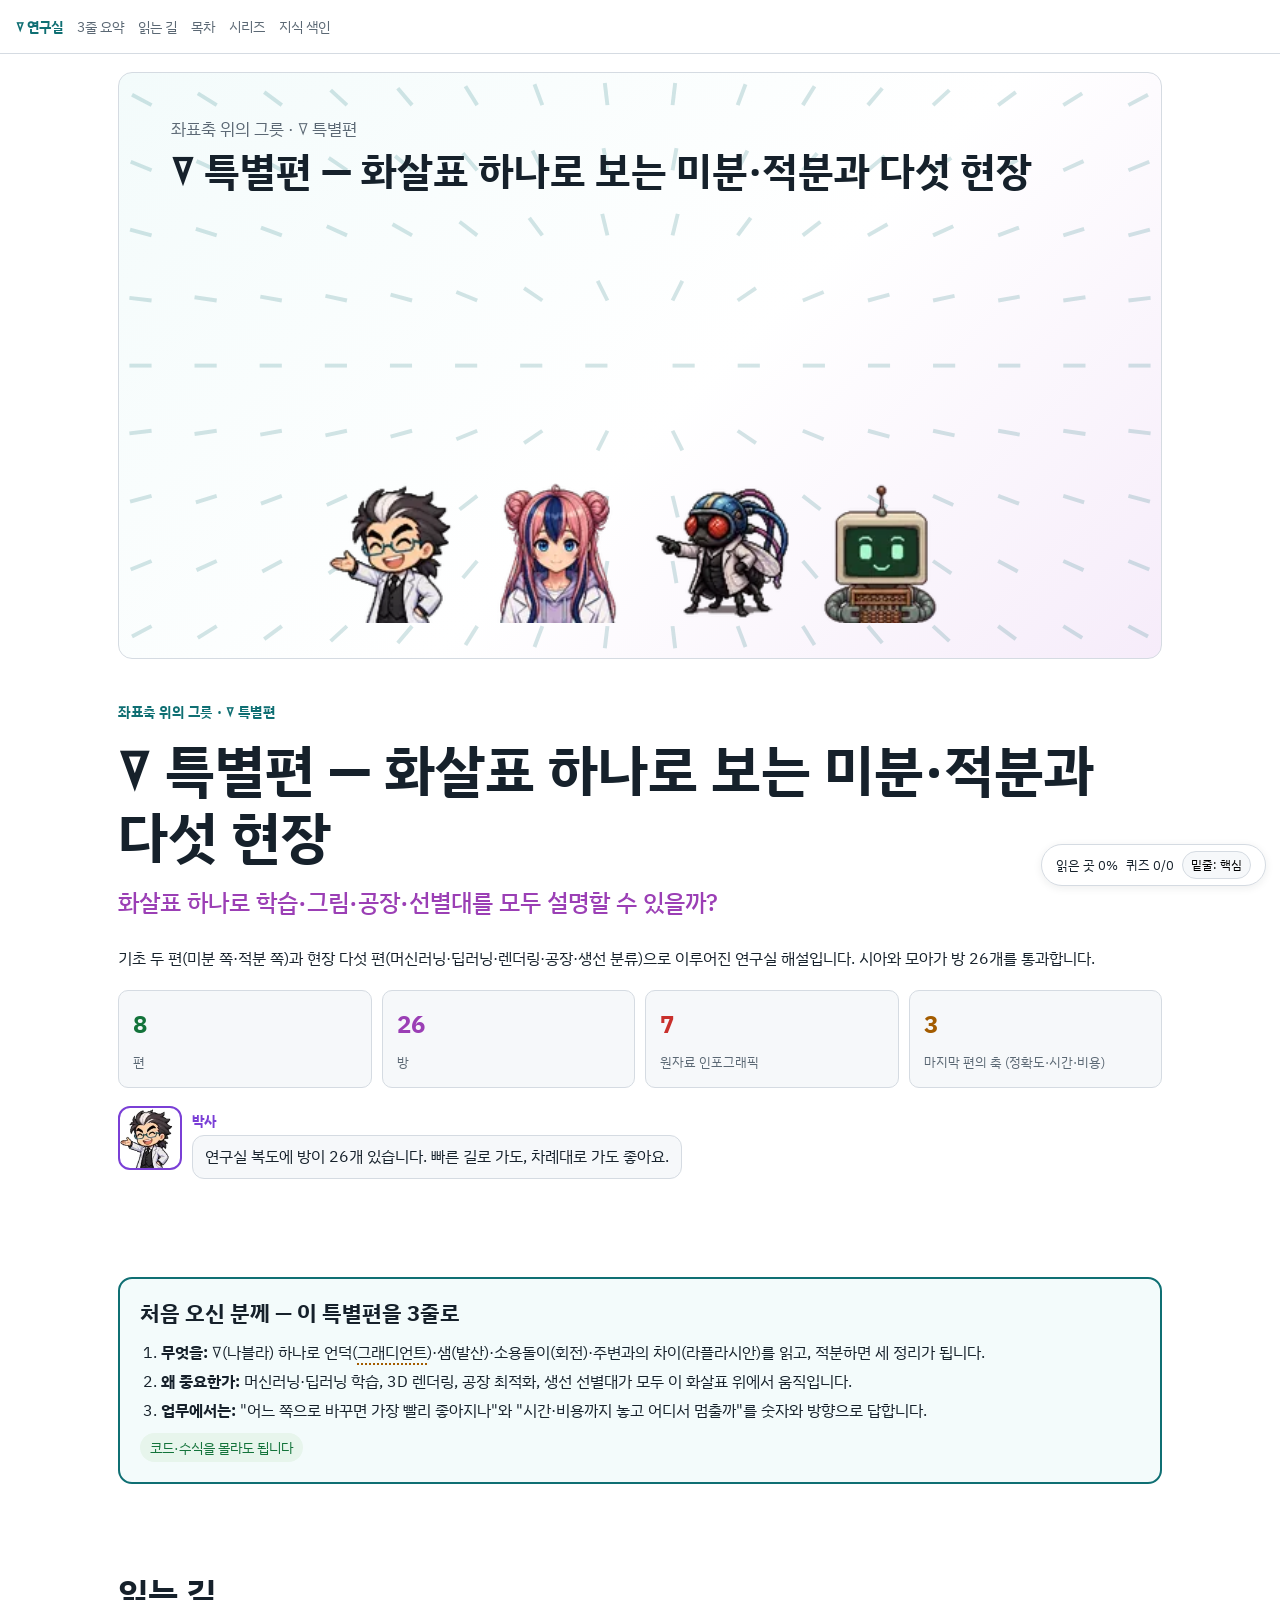
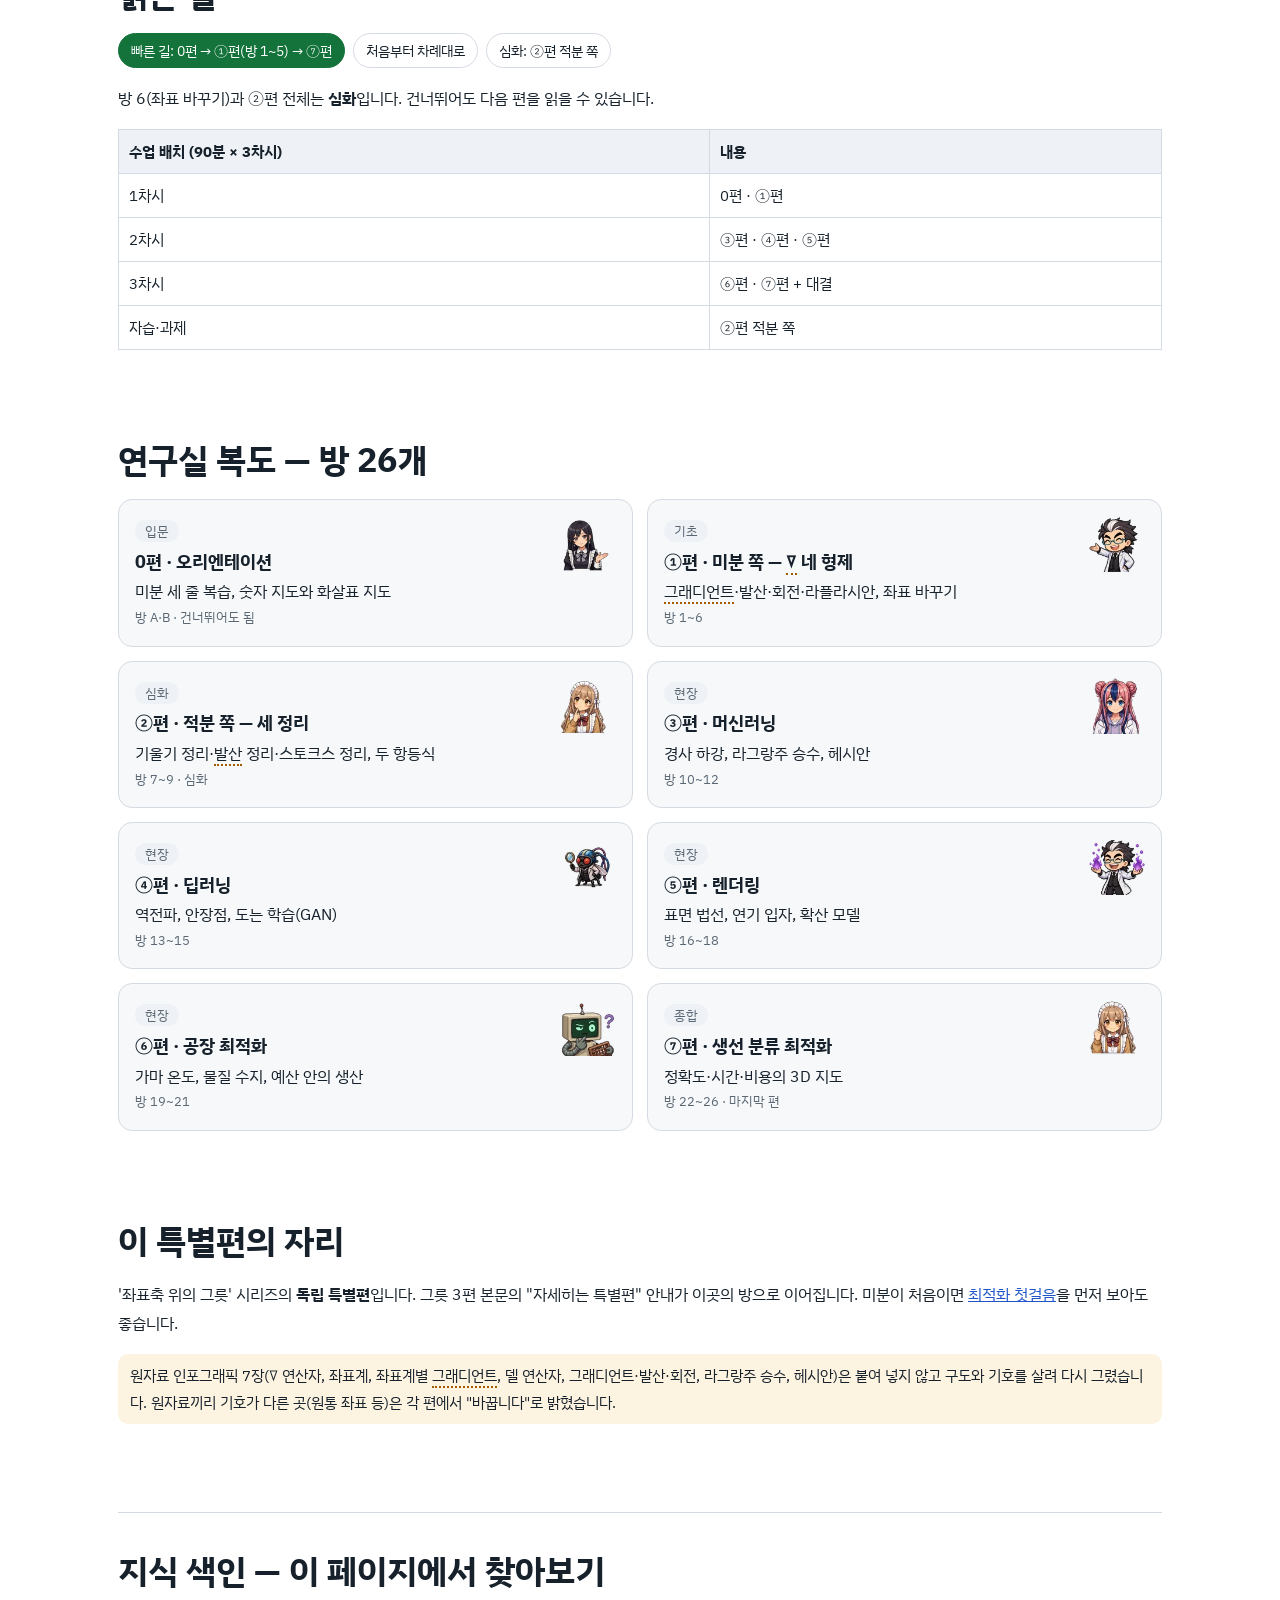
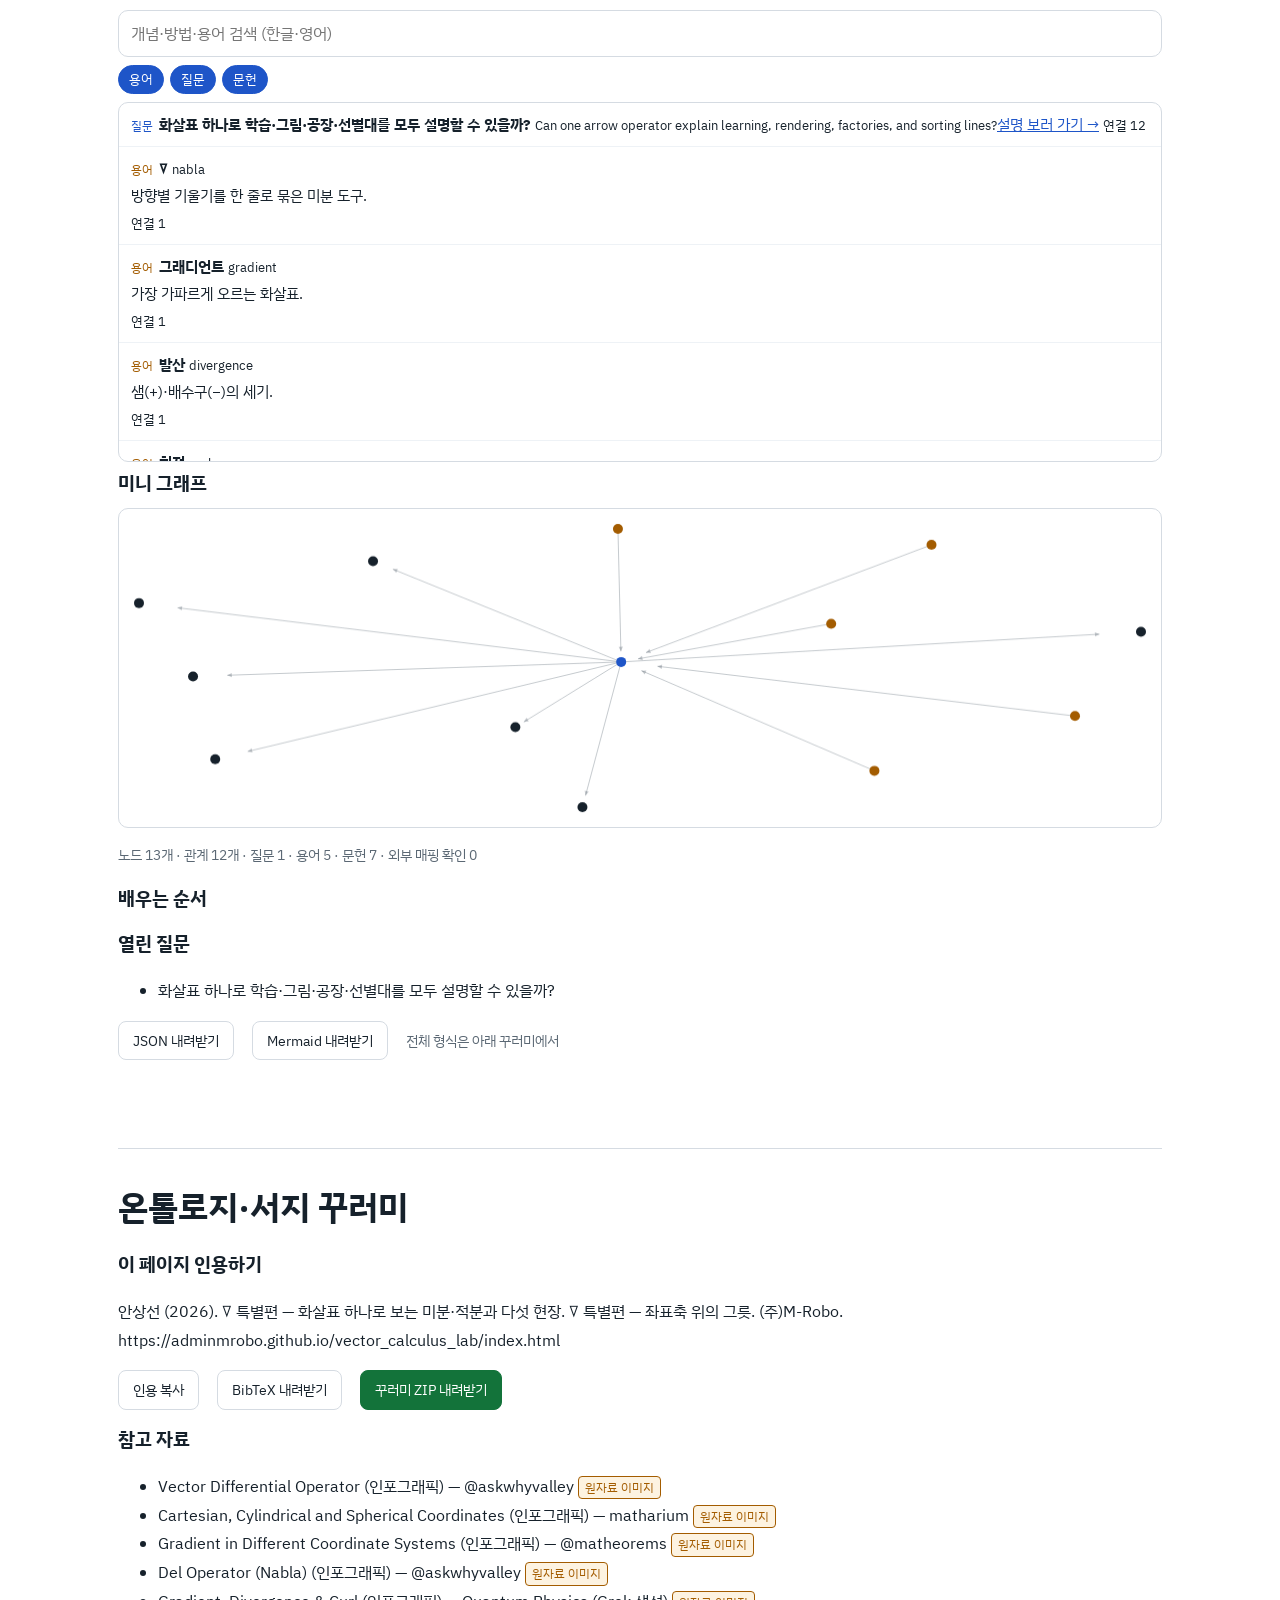
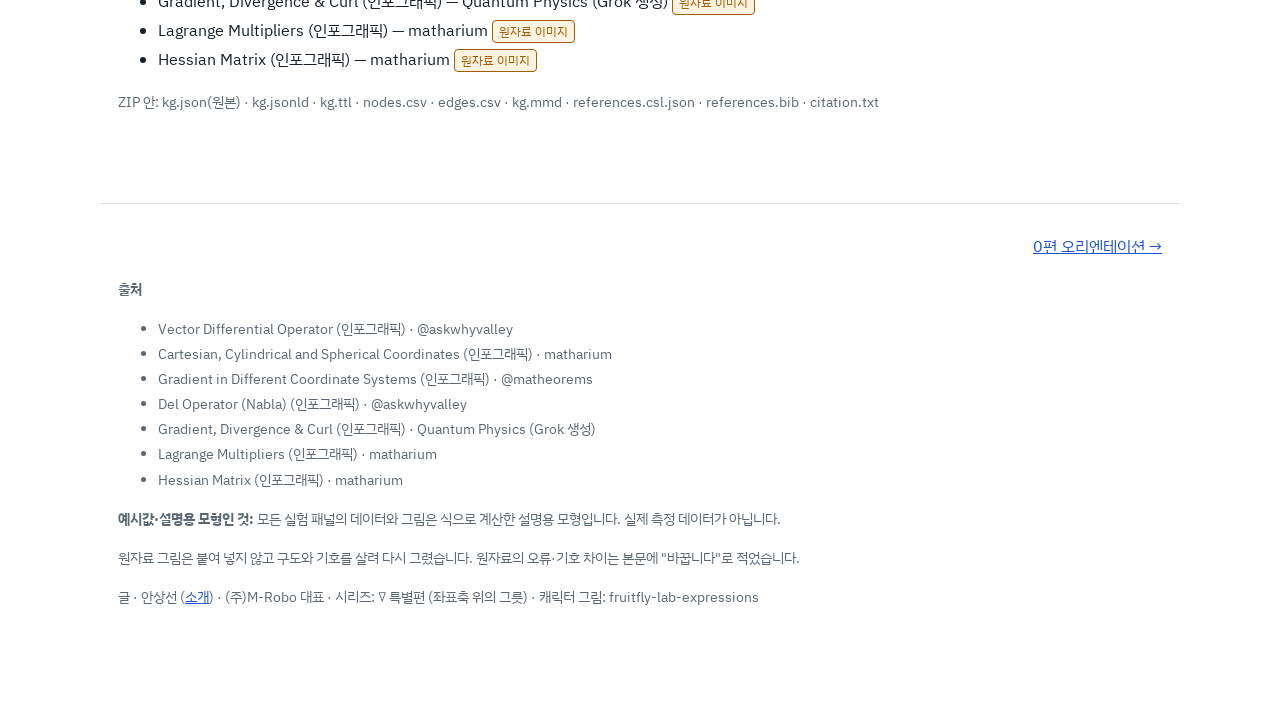
==== index.html @ 214721c7 "∇ 특별편 첫 공개: 목차·0~7편, 실험 패널 26종, 기획안 v2.1, 표지 지시문" ====
<!DOCTYPE html><html lang="ko"><head><meta charset="utf-8"><meta name="viewport" content="width=device-width, initial-scale=1, viewport-fit=cover">
<title>∇ 특별편 — 화살표 하나로 보는 미분·적분과 다섯 현장 · ∇ 특별편</title><meta name="description" content="기초 두 편(미분 쪽·적분 쪽)과 현장 다섯 편(머신러닝·딥러닝·렌더링·공장·생선 분류)으로 이루어진 연구실 해설입니다. 시아와 모아가 방 26개를 통과합니다.">
<meta property="og:title" content="∇ 특별편 — 화살표 하나로 보는 미분·적분과 다섯 현장 · ∇ 특별편"><meta property="og:description" content="화살표 하나로 학습·그림·공장·선별대를 모두 설명할 수 있을까?"><meta property="og:image" content="https://adminmrobo.github.io/vector_calculus_lab/assets/og/index.jpg"><meta property="og:type" content="article">
<link rel="preconnect" href="https://fonts.googleapis.com"><link rel="stylesheet" href="https://fonts.googleapis.com/css2?family=IBM+Plex+Sans+KR:wght@400;500;700&display=swap">
<style>:root{
  --bg:#ffffff; --panel:#f6f8fa; --panel2:#eef2f6; --rule:#d5dbe2;
  --text:#16212b; --muted:#5b6874;
  --stain:#9b3fb5; --gfp:#13733a; --eye:#c9302c; --amber:#a35c00; --info:#1e55c8;
  --stain-soft:#f6ecfa; --gfp-soft:#e7f5ec; --eye-soft:#fcebea; --amber-soft:#fdf3e1; --info-soft:#e6eefb;
  --c-doc:#7a3fd6; --c-asst:#c42a6e; --c-fly:#c93030; --c-robo:#0b7a86; --c-sia:#5a5a6e; --c-moa:#93651a;
  --accent:#0f6f73;
  color-scheme:light;
}
*{box-sizing:border-box}
html{scroll-behavior:smooth;scroll-padding-top:64px}
@media (prefers-reduced-motion:reduce){html{scroll-behavior:auto}}
body{margin:0;background:var(--bg);color:var(--text);font:16px/1.8 "IBM Plex Sans KR","Apple SD Gothic Neo","Malgun Gothic","Noto Sans KR",system-ui,sans-serif;overflow-x:hidden}
h1,h2,h3,p,li,td,th{word-break:keep-all;overflow-wrap:anywhere}
h1{font-size:clamp(32px,5vw,56px);line-height:1.2;margin:.2em 0}
h2{font-size:clamp(24px,3vw,34px);line-height:1.3;margin:0 0 .5em}
h3{font-size:19px;margin:.2em 0 .4em}
a{color:var(--info)}
:focus-visible{outline:3px solid #f2b705;outline-offset:2px}
#prog{position:fixed;top:0;left:0;height:3px;background:var(--gfp);width:0;z-index:60}
nav.top{position:sticky;top:0;z-index:50;height:54px;display:flex;align-items:center;gap:14px;padding:0 16px;background:rgba(255,255,255,.92);backdrop-filter:blur(8px);border-bottom:1px solid var(--rule);overflow-x:auto;white-space:nowrap}
nav.top .logo{font-weight:700;color:var(--accent);text-decoration:none}
nav.top a{font-size:14px;color:var(--muted);text-decoration:none}
nav.top a:hover{color:var(--text)}
main{max-width:1080px;margin:0 auto;padding:0 18px}
section{margin:88px 0}
@media (max-width:760px){section{margin:64px 0}}
.cover{margin:18px auto 0;max-width:1080px;padding:0 18px}
.cover .frame{position:relative;aspect-ratio:16/9;border:1px solid var(--rule);border-radius:14px;overflow:hidden;background:linear-gradient(135deg,#f3fbfb,#ffffff 55%,#f6ecfa)}
.cover .frame svg.bgfield{position:absolute;inset:0;width:100%;height:100%}
.cover .frame .cast4{position:absolute;left:0;right:0;bottom:6%;display:flex;justify-content:center;gap:2%}
.cover .frame .cast4 img{width:15%;max-width:140px;aspect-ratio:1;image-rendering:auto}
.cover .frame .ttl{position:absolute;left:5%;top:7%;right:5%}
.cover .frame .ttl b{display:block;font-size:clamp(18px,3.6vw,40px);line-height:1.25}
.cover .frame .ttl span{font-size:clamp(12px,1.6vw,17px);color:var(--muted)}
.cover .frame img.coverimg{position:absolute;inset:0;width:100%;height:100%;object-fit:cover}
header.hero{position:relative;padding:40px 0 10px}
header.hero .kicker{font-size:14px;font-weight:700;color:var(--accent);letter-spacing:.04em}
header.hero .q{font-size:clamp(18px,2.4vw,24px);color:var(--stain);font-weight:500;margin:.3em 0 .8em}
.kpis{display:grid;grid-template-columns:repeat(4,1fr);gap:10px;margin:18px 0}
.kpi{background:var(--panel);border:1px solid var(--rule);border-radius:10px;padding:12px 14px}
.kpi b{display:block;font-size:24px;font-variant-numeric:tabular-nums}
.kpi span{font-size:13px;color:var(--muted)}
.kpi.g b{color:var(--gfp)}.kpi.m b{color:var(--stain)}.kpi.r b{color:var(--eye)}.kpi.a b{color:var(--amber)}
@media (max-width:860px){.kpis{grid-template-columns:repeat(2,1fr)}}
.three{border:2px solid var(--accent);border-radius:14px;padding:20px;background:#f3fbfb}
.three h2{font-size:22px}
.three ol{margin:0;padding-left:1.3em}
.three .nocode{display:inline-block;margin-top:8px;font-size:14px;background:var(--gfp-soft);color:var(--gfp);padding:2px 10px;border-radius:99px}
details{border:1px solid var(--rule);border-radius:10px;padding:10px 14px;margin:12px 0;background:var(--bg)}
details summary{cursor:pointer;font-weight:500}
.steps{display:grid;grid-template-columns:repeat(3,1fr);gap:14px}
.steps>div,.card{background:var(--panel);border:1px solid var(--rule);border-radius:12px;padding:16px 18px}
.steps b.n{display:inline-grid;place-items:center;width:28px;height:28px;border-radius:50%;background:var(--accent);color:#fff;font-size:14px;margin-right:6px}
@media (max-width:860px){.steps{grid-template-columns:1fr}}
.cast{display:grid;grid-template-columns:repeat(3,1fr);gap:12px}
.cast .c{display:flex;gap:12px;align-items:center;background:var(--panel);border:1px solid var(--rule);border-radius:12px;padding:10px 12px}
.cast .c img{width:64px;height:64px;flex:none}
.cast .c b{display:block}
.cast .c span{font-size:14px;color:var(--muted);line-height:1.5}
@media (max-width:860px){.cast{grid-template-columns:repeat(2,1fr)}}
@media (max-width:520px){.cast{grid-template-columns:1fr}}
.big{display:grid;grid-template-columns:repeat(4,1fr);gap:10px}
.big>div{background:var(--panel);border:1px solid var(--rule);border-radius:12px;padding:12px 14px;position:relative}
.big>div b{display:block;color:var(--accent)}
.big>div:not(:last-child)::after{content:"→";position:absolute;right:-12px;top:40%;color:var(--muted)}
@media (max-width:860px){.big{grid-template-columns:repeat(2,1fr)}.big>div::after{display:none}}
.route{display:flex;flex-wrap:wrap;gap:8px;margin:10px 0}
.route a,.chip{display:inline-block;padding:4px 12px;border-radius:99px;border:1px solid var(--rule);background:var(--bg);font-size:14px;text-decoration:none;color:var(--text)}
.route a.fast{background:var(--gfp);color:#fff;border-color:var(--gfp)}
.level{border-top:1px solid var(--rule);padding-top:36px}
.lvhead{display:flex;gap:14px;align-items:center;flex-wrap:wrap}
.hex{width:52px;height:58px;flex:none;display:grid;place-items:center;background:var(--accent);color:#fff;font-weight:700;clip-path:polygon(50% 0,100% 25%,100% 75%,50% 100%,0 75%,0 25%)}
.tags{display:flex;gap:6px;flex-wrap:wrap}
.tag{font-size:13px;padding:2px 10px;border-radius:99px;background:var(--panel2);color:var(--muted)}
.tag.m{background:var(--info-soft);color:var(--info)}.tag.d{background:var(--eye-soft);color:var(--eye)}.tag.s{background:var(--amber-soft);color:var(--amber)}.tag.deep{background:var(--stain-soft);color:var(--stain)}
.duo{display:grid;grid-template-columns:1fr 1fr;gap:16px;margin:18px 0}
@media (max-width:860px){.duo{grid-template-columns:1fr}}
.whybox{background:var(--gfp-soft);border:1px solid #bfe3cb;border-radius:12px;padding:20px}
.whybox h3{color:var(--gfp)}
.whybox .easy{margin-top:10px;padding:8px 12px;border-radius:8px;background:#fff;border-left:4px solid var(--gfp)}
.mathbox{background:var(--stain-soft);border:1px solid #e5cdef;border-radius:12px;padding:20px}
.mathbox h3{color:var(--stain)}
.mathbox .asq{display:flex;gap:10px;align-items:flex-start;margin-bottom:8px}
.mathbox .asq img{width:52px;height:52px;flex:none}
.mathbox table{width:100%;border-collapse:collapse;font-size:15px;margin:8px 0;background:#fff}
.mathbox td,.mathbox th{border:1px solid #e5cdef;padding:6px 8px;text-align:left;vertical-align:top}
.mathbox .num{background:#fff;border-radius:8px;padding:10px 12px;margin:8px 0;font-variant-numeric:tabular-nums}
.mathbox .school{font-size:14px;color:var(--stain)}
.pair{display:grid;grid-template-columns:1fr 1fr;gap:12px;margin:16px 0}
.pair>div{border-radius:12px;padding:14px 16px;border:1px solid var(--rule)}
.pair .fly{background:var(--eye-soft)}.pair .nn{background:var(--info-soft)}
.pair b{display:block;margin-bottom:4px}
.pair .fly b{color:var(--eye)}.pair .nn b{color:var(--info)}
@media (max-width:760px){.pair{grid-template-columns:1fr}}
.talk{display:grid;gap:8px;margin:16px 0}
.say{display:flex;gap:10px;align-items:flex-start}
.say img.who{width:64px;height:64px;flex:none;border:2px solid var(--rule);border-radius:12px;background:#fff}
.say .name{font-size:14px}
.say p{margin:0;background:var(--panel);border:1px solid var(--rule);border-radius:12px;padding:8px 12px;line-height:1.6}
@media (max-width:520px){.say img.who{width:52px;height:52px}}
.say[data-who=doc] img{border-color:var(--c-doc)}.say[data-who=doc] .name{color:var(--c-doc)}
.say[data-who=asst] img{border-color:var(--c-asst)}.say[data-who=asst] .name{color:var(--c-asst)}
.say[data-who=fly] img{border-color:var(--c-fly)}.say[data-who=fly] .name{color:var(--c-fly)}
.say[data-who=robo] img{border-color:var(--c-robo)}.say[data-who=robo] .name{color:var(--c-robo)}
.say[data-who=sia] img{border-color:var(--c-sia)}.say[data-who=sia] .name{color:var(--c-sia)}
.say[data-who=moa] img{border-color:var(--c-moa)}.say[data-who=moa] .name{color:var(--c-moa)}
.panel{background:var(--panel);border:1px solid var(--rule);border-radius:14px;padding:16px;margin:16px 0}
.panel .ptitle{font-weight:700;color:var(--info);margin-bottom:8px}
.panel canvas{display:block;width:100%;background:#fff;border:1px solid var(--rule);border-radius:10px;touch-action:pan-y}
.panel svg{display:block;width:100%;height:auto;background:#fff;border:1px solid var(--rule);border-radius:10px}
.ctrl{display:flex;flex-wrap:wrap;gap:10px 18px;align-items:center;margin:12px 0}
.ctrl .group{display:flex;gap:8px;align-items:center;flex-wrap:wrap}
.glabel{font-size:14px;color:var(--muted)}
.bt{font:inherit;font-size:14px;padding:6px 14px;border-radius:8px;border:1px solid var(--rule);background:#fff;color:var(--text);cursor:pointer}
.bt.primary,.bt[aria-pressed=true]{background:var(--gfp);border-color:var(--gfp);color:#fff}
.val{font-variant-numeric:tabular-nums;font-weight:700;min-width:3em;display:inline-block}
input[type=range]{width:160px;accent-color:var(--gfp)}
.readout{background:#fff;border:1px solid var(--rule);border-radius:10px;padding:10px 12px;font-variant-numeric:tabular-nums;margin-top:10px}
.eq{font-variant-numeric:tabular-nums;background:#fff;border:1px dashed var(--rule);border-radius:8px;padding:8px 12px;margin:8px 0;overflow-x:auto}
.eq b{color:var(--gfp)}.eq em{color:var(--stain);font-style:normal}.eq i{color:var(--amber);font-style:normal}
.explain{background:var(--amber-soft);border-left:4px solid var(--amber);border-radius:10px;padding:14px 18px;margin:16px 0}
.explain h3{color:var(--amber);font-size:17px}
.explain p{margin:.3em 0}
.lim{margin-top:10px;padding-top:10px;border-top:1px dashed #e8cf9f}
.bridge{border-radius:12px;padding:14px 16px;margin:12px 0}
.bridge.gen{background:var(--info-soft)}.bridge.gen b{color:var(--info)}
.bridge.field{background:var(--eye-soft)}.bridge.field b{color:var(--eye)}
.codefold summary{color:var(--muted)}
.codefold code{display:block;background:var(--panel);padding:8px 10px;border-radius:6px;white-space:pre-wrap;font-size:14px}
.quiz{background:var(--info-soft);border-radius:12px;padding:14px 16px;margin:16px 0}
.quiz .qq{font-weight:700;color:var(--info)}
.quiz .opts{display:flex;flex-wrap:wrap;gap:8px;margin:8px 0}
.quiz .opts .bt.ok{background:var(--gfp);color:#fff;border-color:var(--gfp)}
.quiz .opts .bt.no{background:var(--eye-soft);border-color:var(--eye);color:var(--eye)}
.quiz .fb{min-height:1.4em}
.tw{overflow-x:auto}
table.tb{border-collapse:collapse;width:100%;min-width:0;font-size:15px}
table.tb th,table.tb td{border:1px solid var(--rule);padding:8px 10px;text-align:left;vertical-align:top}
table.tb th{background:var(--panel2)}
.duel{background:var(--panel);border:1px solid var(--rule);border-radius:14px;padding:18px}
.duel .vs{display:grid;grid-template-columns:1fr auto 1fr;gap:12px;align-items:center}
.duel .side{background:#fff;border:1px solid var(--rule);border-radius:12px;padding:12px;text-align:center}
.duel .side img{width:96px;height:96px}
.duel .vsmark{font-weight:700;font-size:28px;color:var(--eye)}
.duel .bars{display:grid;gap:8px;margin:12px 0}
.duel .bar{display:grid;grid-template-columns:7em 1fr 6em;gap:8px;align-items:center}
.duel .bar .track{height:18px;background:#fff;border:1px solid var(--rule);border-radius:9px;overflow:hidden}
.duel .bar .fill{height:100%}
.duel .result{display:none}
.duel.open .result{display:block}
@media (max-width:520px){.duel .vs{grid-template-columns:1fr}.duel .vsmark{text-align:center}}
.stamp{display:inline-block;font-size:12px;color:var(--amber);border:1px solid var(--amber);border-radius:4px;padding:0 6px;background:var(--amber-soft)}
.jt{border-bottom:2px dotted var(--amber);cursor:help}
#tip{position:absolute;z-index:70;max-width:300px;background:#fff;border:1px solid var(--rule);border-radius:10px;padding:10px 12px;box-shadow:0 4px 16px rgba(22,33,43,.12);font-size:14px;line-height:1.6;display:none}
#tip b{color:var(--amber)}
#study{position:fixed;right:14px;bottom:14px;z-index:55;background:#fff;border:1px solid var(--rule);border-radius:99px;padding:6px 14px;font-size:13px;box-shadow:0 2px 8px rgba(22,33,43,.08);display:flex;gap:8px;align-items:center}
#study button{font:inherit;font-size:12px;border:1px solid var(--rule);background:var(--panel);border-radius:99px;padding:2px 8px;cursor:pointer}
@media (max-width:520px){#study{left:8px;right:8px;justify-content:center}}
.kg .chips{display:flex;flex-wrap:wrap;gap:6px;margin:8px 0}
.kg .chips button{font:inherit;font-size:13px;border:1px solid var(--rule);border-radius:99px;padding:2px 10px;background:#fff;cursor:pointer}
.kg .chips button[aria-pressed=true]{background:var(--info);color:#fff;border-color:var(--info)}
.kg input[type=search]{font:inherit;width:100%;padding:8px 12px;border:1px solid var(--rule);border-radius:10px}
.kg .list{max-height:360px;overflow:auto;border:1px solid var(--rule);border-radius:10px;margin-top:8px}
.kg .item{padding:8px 12px;border-bottom:1px solid var(--panel2);font-size:15px}
.kg .item .k{font-size:12px;color:var(--info);margin-right:6px}
.kg .item.hl{background:var(--amber-soft)}
.kg canvas{display:block;width:100%;height:320px;border:1px solid var(--rule);border-radius:10px}
.flowchips{display:flex;flex-wrap:wrap;gap:6px;align-items:center}
.flowchips span{background:var(--gfp-soft);color:var(--gfp);border-radius:99px;padding:2px 10px;font-size:13px}
footer{border-top:1px solid var(--rule);margin-top:80px;padding:28px 18px 90px;max-width:1080px;margin-left:auto;margin-right:auto;font-size:14px;color:var(--muted)}
footer .nextprev{display:flex;justify-content:space-between;gap:10px;flex-wrap:wrap;margin-bottom:16px}
footer .nextprev a{font-size:16px}
.toc{display:grid;grid-template-columns:repeat(2,1fr);gap:14px}
.toc a.room{display:block;text-decoration:none;color:var(--text);background:var(--panel);border:1px solid var(--rule);border-radius:14px;padding:16px}
.toc a.room b{display:block;font-size:18px}
.toc a.room .meta{font-size:13px;color:var(--muted)}
.toc a.room img{width:56px;height:56px;float:right}
@media (max-width:760px){.toc{grid-template-columns:1fr}}
.skip{display:inline-block;margin:6px 0;padding:6px 14px;border-radius:99px;background:var(--info);color:#fff;text-decoration:none}
.deepnote{background:var(--stain-soft);color:var(--stain);border-radius:10px;padding:8px 12px;font-size:15px}
.fix{background:var(--amber-soft);border-radius:10px;padding:8px 12px;font-size:15px;margin:8px 0}
</style>
<script type="application/json" id="kg-raw">{"version": "1.0", "page": "index", "nodes": [{"id": "lab:question/index-core", "type": "Question", "label": {"ko": "화살표 하나로 학습·그림·공장·선별대를 모두 설명할 수 있을까?", "en": "Can one arrow operator explain learning, rendering, factories, and sorting lines?"}, "page": "index", "domain": ["ai"], "status": "known", "confidence": "high", "anchor": "#first", "family": "optimization"}, {"id": "lab:term/nabla", "type": "Term", "label": {"ko": "∇", "en": "nabla"}, "page": "index", "domain": ["ai"], "status": "known", "confidence": "high", "definition": {"ko": "방향별 기울기를 한 줄로 묶은 미분 도구."}, "family": "optimization"}, {"id": "lab:term/gradient", "type": "Term", "label": {"ko": "그래디언트", "en": "gradient"}, "page": "index", "domain": ["ai"], "status": "known", "confidence": "high", "definition": {"ko": "가장 가파르게 오르는 화살표."}, "family": "optimization"}, {"id": "lab:term/divergence", "type": "Term", "label": {"ko": "발산", "en": "divergence"}, "page": "index", "domain": ["ai"], "status": "known", "confidence": "high", "definition": {"ko": "샘(+)·배수구(−)의 세기."}, "family": "optimization"}, {"id": "lab:term/curl", "type": "Term", "label": {"ko": "회전", "en": "curl"}, "page": "index", "domain": ["ai"], "status": "known", "confidence": "high", "definition": {"ko": "그 자리에서 도는 빠르기."}, "family": "optimization"}, {"id": "lab:term/laplacian", "type": "Term", "label": {"ko": "라플라시안", "en": "laplacian"}, "page": "index", "domain": ["ai"], "status": "known", "confidence": "high", "definition": {"ko": "주변 평균과의 차이."}, "family": "optimization"}, {"id": "lab:work/src1", "type": "Work", "label": {"ko": "Vector Differential Operator (인포그래픽)", "en": "Vector Differential Operator (인포그래픽)"}, "page": "index", "domain": ["ai"], "status": "known", "confidence": "high", "family": "optimization"}, {"id": "lab:work/src2", "type": "Work", "label": {"ko": "Cartesian, Cylindrical and Spherical Coordinates (인포그래픽)", "en": "Cartesian, Cylindrical and Spherical Coordinates (인포그래픽)"}, "page": "index", "domain": ["ai"], "status": "known", "confidence": "high", "family": "optimization"}, {"id": "lab:work/src3", "type": "Work", "label": {"ko": "Gradient in Different Coordinate Systems (인포그래픽)", "en": "Gradient in Different Coordinate Systems (인포그래픽)"}, "page": "index", "domain": ["ai"], "status": "known", "confidence": "high", "family": "optimization"}, {"id": "lab:work/src4", "type": "Work", "label": {"ko": "Del Operator (Nabla) (인포그래픽)", "en": "Del Operator (Nabla) (인포그래픽)"}, "page": "index", "domain": ["ai"], "status": "known", "confidence": "high", "family": "optimization"}, {"id": "lab:work/src5", "type": "Work", "label": {"ko": "Gradient, Divergence & Curl (인포그래픽)", "en": "Gradient, Divergence & Curl (인포그래픽)"}, "page": "index", "domain": ["ai"], "status": "known", "confidence": "high", "family": "optimization"}, {"id": "lab:work/src6", "type": "Work", "label": {"ko": "Lagrange Multipliers (인포그래픽)", "en": "Lagrange Multipliers (인포그래픽)"}, "page": "index", "domain": ["ai"], "status": "known", "confidence": "high", "family": "optimization"}, {"id": "lab:work/src7", "type": "Work", "label": {"ko": "Hessian Matrix (인포그래픽)", "en": "Hessian Matrix (인포그래픽)"}, "page": "index", "domain": ["ai"], "status": "known", "confidence": "high", "family": "optimization"}], "edges": [{"s": "lab:term/nabla", "p": "lab:relatedTo", "o": "lab:question/index-core", "anchor": "#first", "confidence": "high"}, {"s": "lab:term/gradient", "p": "lab:relatedTo", "o": "lab:question/index-core", "anchor": "#first", "confidence": "high"}, {"s": "lab:term/divergence", "p": "lab:relatedTo", "o": "lab:question/index-core", "anchor": "#first", "confidence": "high"}, {"s": "lab:term/curl", "p": "lab:relatedTo", "o": "lab:question/index-core", "anchor": "#first", "confidence": "high"}, {"s": "lab:term/laplacian", "p": "lab:relatedTo", "o": "lab:question/index-core", "anchor": "#first", "confidence": "high"}, {"s": "lab:question/index-core", "p": "lab:relatedTo", "o": "lab:work/src1", "anchor": "#export", "confidence": "high"}, {"s": "lab:question/index-core", "p": "lab:relatedTo", "o": "lab:work/src2", "anchor": "#export", "confidence": "high"}, {"s": "lab:question/index-core", "p": "lab:relatedTo", "o": "lab:work/src3", "anchor": "#export", "confidence": "high"}, {"s": "lab:question/index-core", "p": "lab:relatedTo", "o": "lab:work/src4", "anchor": "#export", "confidence": "high"}, {"s": "lab:question/index-core", "p": "lab:relatedTo", "o": "lab:work/src5", "anchor": "#export", "confidence": "high"}, {"s": "lab:question/index-core", "p": "lab:relatedTo", "o": "lab:work/src6", "anchor": "#export", "confidence": "high"}, {"s": "lab:question/index-core", "p": "lab:relatedTo", "o": "lab:work/src7", "anchor": "#export", "confidence": "high"}]}</script>
<script type="application/ld+json" id="kg-ld">{"@context": {"skos": "http://www.w3.org/2004/02/skos/core#", "schema": "https://schema.org/", "dct": "http://purl.org/dc/terms/", "prov": "http://www.w3.org/ns/prov#", "lab": "urn:lab:"}, "@graph": [{"@id": "urn:lab:question/index-core", "@type": "skos:Concept", "lab:type": "Question", "skos:prefLabel": [{"@value": "화살표 하나로 학습·그림·공장·선별대를 모두 설명할 수 있을까?", "@language": "ko"}, {"@value": "Can one arrow operator explain learning, rendering, factories, and sorting lines?", "@language": "en"}]}, {"@id": "urn:lab:term/nabla", "@type": "skos:Concept", "lab:type": "Term", "skos:prefLabel": [{"@value": "∇", "@language": "ko"}, {"@value": "nabla", "@language": "en"}]}, {"@id": "urn:lab:term/gradient", "@type": "skos:Concept", "lab:type": "Term", "skos:prefLabel": [{"@value": "그래디언트", "@language": "ko"}, {"@value": "gradient", "@language": "en"}]}, {"@id": "urn:lab:term/divergence", "@type": "skos:Concept", "lab:type": "Term", "skos:prefLabel": [{"@value": "발산", "@language": "ko"}, {"@value": "divergence", "@language": "en"}]}, {"@id": "urn:lab:term/curl", "@type": "skos:Concept", "lab:type": "Term", "skos:prefLabel": [{"@value": "회전", "@language": "ko"}, {"@value": "curl", "@language": "en"}]}, {"@id": "urn:lab:term/laplacian", "@type": "skos:Concept", "lab:type": "Term", "skos:prefLabel": [{"@value": "라플라시안", "@language": "ko"}, {"@value": "laplacian", "@language": "en"}]}, {"@id": "urn:lab:work/src1", "@type": "schema:CreativeWork", "lab:type": "Work", "skos:prefLabel": [{"@value": "Vector Differential Operator (인포그래픽)", "@language": "ko"}, {"@value": "Vector Differential Operator (인포그래픽)", "@language": "en"}]}, {"@id": "urn:lab:work/src2", "@type": "schema:CreativeWork", "lab:type": "Work", "skos:prefLabel": [{"@value": "Cartesian, Cylindrical and Spherical Coordinates (인포그래픽)", "@language": "ko"}, {"@value": "Cartesian, Cylindrical and Spherical Coordinates (인포그래픽)", "@language": "en"}]}, {"@id": "urn:lab:work/src3", "@type": "schema:CreativeWork", "lab:type": "Work", "skos:prefLabel": [{"@value": "Gradient in Different Coordinate Systems (인포그래픽)", "@language": "ko"}, {"@value": "Gradient in Different Coordinate Systems (인포그래픽)", "@language": "en"}]}, {"@id": "urn:lab:work/src4", "@type": "schema:CreativeWork", "lab:type": "Work", "skos:prefLabel": [{"@value": "Del Operator (Nabla) (인포그래픽)", "@language": "ko"}, {"@value": "Del Operator (Nabla) (인포그래픽)", "@language": "en"}]}, {"@id": "urn:lab:work/src5", "@type": "schema:CreativeWork", "lab:type": "Work", "skos:prefLabel": [{"@value": "Gradient, Divergence & Curl (인포그래픽)", "@language": "ko"}, {"@value": "Gradient, Divergence & Curl (인포그래픽)", "@language": "en"}]}, {"@id": "urn:lab:work/src6", "@type": "schema:CreativeWork", "lab:type": "Work", "skos:prefLabel": [{"@value": "Lagrange Multipliers (인포그래픽)", "@language": "ko"}, {"@value": "Lagrange Multipliers (인포그래픽)", "@language": "en"}]}, {"@id": "urn:lab:work/src7", "@type": "schema:CreativeWork", "lab:type": "Work", "skos:prefLabel": [{"@value": "Hessian Matrix (인포그래픽)", "@language": "ko"}, {"@value": "Hessian Matrix (인포그래픽)", "@language": "en"}]}]}</script>
<script type="application/json" id="refs-csl">[{"id": "src1", "type": "graphic", "title": "Vector Differential Operator (인포그래픽)", "publisher": "@askwhyvalley", "author": [{"literal": "@askwhyvalley"}], "URL": "", "issued": {"date-parts": [[2026]]}, "note": ""}, {"id": "src2", "type": "graphic", "title": "Cartesian, Cylindrical and Spherical Coordinates (인포그래픽)", "publisher": "matharium", "author": [{"literal": "matharium"}], "URL": "", "issued": {"date-parts": [[2026]]}, "note": ""}, {"id": "src3", "type": "graphic", "title": "Gradient in Different Coordinate Systems (인포그래픽)", "publisher": "@matheorems", "author": [{"literal": "@matheorems"}], "URL": "", "issued": {"date-parts": [[2026]]}, "note": ""}, {"id": "src4", "type": "graphic", "title": "Del Operator (Nabla) (인포그래픽)", "publisher": "@askwhyvalley", "author": [{"literal": "@askwhyvalley"}], "URL": "", "issued": {"date-parts": [[2026]]}, "note": ""}, {"id": "src5", "type": "graphic", "title": "Gradient, Divergence & Curl (인포그래픽)", "publisher": "Quantum Physics (Grok 생성)", "author": [{"literal": "Quantum Physics (Grok 생성)"}], "URL": "", "issued": {"date-parts": [[2026]]}, "note": ""}, {"id": "src6", "type": "graphic", "title": "Lagrange Multipliers (인포그래픽)", "publisher": "matharium", "author": [{"literal": "matharium"}], "URL": "", "issued": {"date-parts": [[2026]]}, "note": ""}, {"id": "src7", "type": "graphic", "title": "Hessian Matrix (인포그래픽)", "publisher": "matharium", "author": [{"literal": "matharium"}], "URL": "", "issued": {"date-parts": [[2026]]}, "note": ""}]</script>
</head><body>
<nav class="top" aria-label="이 페이지 차례"><a class="logo" href="index.html">∇ 연구실</a><a href="#first">3줄 요약</a><a href="#route">읽는 길</a><a href="#toc">목차</a><a href="#series">시리즈</a><a href="#kg">지식 색인</a></nav><div class="cover" id="cover"><div class="frame" data-img="cover_index">
<svg class="bgfield" viewBox="0 0 160 90" preserveAspectRatio="xMidYMid slice" aria-hidden="true"><line x1="5" y1="5" x2="2.0" y2="3.4" stroke="rgba(15,111,115,.18)" stroke-width=".6"/><line x1="5" y1="15" x2="1.8" y2="13.7" stroke="rgba(15,111,115,.18)" stroke-width=".6"/><line x1="5" y1="25" x2="1.7" y2="24.1" stroke="rgba(15,111,115,.18)" stroke-width=".6"/><line x1="5" y1="35" x2="1.6" y2="34.6" stroke="rgba(15,111,115,.18)" stroke-width=".6"/><line x1="5" y1="45" x2="1.6" y2="45.0" stroke="rgba(15,111,115,.18)" stroke-width=".6"/><line x1="5" y1="55" x2="1.6" y2="55.4" stroke="rgba(15,111,115,.18)" stroke-width=".6"/><line x1="5" y1="65" x2="1.7" y2="65.9" stroke="rgba(15,111,115,.18)" stroke-width=".6"/><line x1="5" y1="75" x2="1.8" y2="76.3" stroke="rgba(15,111,115,.18)" stroke-width=".6"/><line x1="5" y1="85" x2="2.0" y2="86.6" stroke="rgba(15,111,115,.18)" stroke-width=".6"/><line x1="15" y1="5" x2="12.1" y2="3.2" stroke="rgba(15,111,115,.18)" stroke-width=".6"/><line x1="15" y1="15" x2="11.9" y2="13.6" stroke="rgba(15,111,115,.18)" stroke-width=".6"/><line x1="15" y1="25" x2="11.8" y2="24.0" stroke="rgba(15,111,115,.18)" stroke-width=".6"/><line x1="15" y1="35" x2="11.6" y2="34.5" stroke="rgba(15,111,115,.18)" stroke-width=".6"/><line x1="15" y1="45" x2="11.6" y2="45.0" stroke="rgba(15,111,115,.18)" stroke-width=".6"/><line x1="15" y1="55" x2="11.6" y2="55.5" stroke="rgba(15,111,115,.18)" stroke-width=".6"/><line x1="15" y1="65" x2="11.8" y2="66.0" stroke="rgba(15,111,115,.18)" stroke-width=".6"/><line x1="15" y1="75" x2="11.9" y2="76.4" stroke="rgba(15,111,115,.18)" stroke-width=".6"/><line x1="15" y1="85" x2="12.1" y2="86.8" stroke="rgba(15,111,115,.18)" stroke-width=".6"/><line x1="25" y1="5" x2="22.3" y2="3.0" stroke="rgba(15,111,115,.18)" stroke-width=".6"/><line x1="25" y1="15" x2="22.0" y2="13.4" stroke="rgba(15,111,115,.18)" stroke-width=".6"/><line x1="25" y1="25" x2="21.8" y2="23.8" stroke="rgba(15,111,115,.18)" stroke-width=".6"/><line x1="25" y1="35" x2="21.7" y2="34.4" stroke="rgba(15,111,115,.18)" stroke-width=".6"/><line x1="25" y1="45" x2="21.6" y2="45.0" stroke="rgba(15,111,115,.18)" stroke-width=".6"/><line x1="25" y1="55" x2="21.7" y2="55.6" stroke="rgba(15,111,115,.18)" stroke-width=".6"/><line x1="25" y1="65" x2="21.8" y2="66.2" stroke="rgba(15,111,115,.18)" stroke-width=".6"/><line x1="25" y1="75" x2="22.0" y2="76.6" stroke="rgba(15,111,115,.18)" stroke-width=".6"/><line x1="25" y1="85" x2="22.3" y2="87.0" stroke="rgba(15,111,115,.18)" stroke-width=".6"/><line x1="35" y1="5" x2="32.5" y2="2.7" stroke="rgba(15,111,115,.18)" stroke-width=".6"/><line x1="35" y1="15" x2="32.2" y2="13.1" stroke="rgba(15,111,115,.18)" stroke-width=".6"/><line x1="35" y1="25" x2="31.9" y2="23.6" stroke="rgba(15,111,115,.18)" stroke-width=".6"/><line x1="35" y1="35" x2="31.7" y2="34.3" stroke="rgba(15,111,115,.18)" stroke-width=".6"/><line x1="35" y1="45" x2="31.6" y2="45.0" stroke="rgba(15,111,115,.18)" stroke-width=".6"/><line x1="35" y1="55" x2="31.7" y2="55.7" stroke="rgba(15,111,115,.18)" stroke-width=".6"/><line x1="35" y1="65" x2="31.9" y2="66.4" stroke="rgba(15,111,115,.18)" stroke-width=".6"/><line x1="35" y1="75" x2="32.2" y2="76.9" stroke="rgba(15,111,115,.18)" stroke-width=".6"/><line x1="35" y1="85" x2="32.5" y2="87.3" stroke="rgba(15,111,115,.18)" stroke-width=".6"/><line x1="45" y1="5" x2="42.8" y2="2.4" stroke="rgba(15,111,115,.18)" stroke-width=".6"/><line x1="45" y1="15" x2="42.4" y2="12.8" stroke="rgba(15,111,115,.18)" stroke-width=".6"/><line x1="45" y1="25" x2="42.0" y2="23.3" stroke="rgba(15,111,115,.18)" stroke-width=".6"/><line x1="45" y1="35" x2="41.7" y2="34.1" stroke="rgba(15,111,115,.18)" stroke-width=".6"/><line x1="45" y1="45" x2="41.6" y2="45.0" stroke="rgba(15,111,115,.18)" stroke-width=".6"/><line x1="45" y1="55" x2="41.7" y2="55.9" stroke="rgba(15,111,115,.18)" stroke-width=".6"/><line x1="45" y1="65" x2="42.0" y2="66.7" stroke="rgba(15,111,115,.18)" stroke-width=".6"/><line x1="45" y1="75" x2="42.4" y2="77.2" stroke="rgba(15,111,115,.18)" stroke-width=".6"/><line x1="45" y1="85" x2="42.8" y2="87.6" stroke="rgba(15,111,115,.18)" stroke-width=".6"/><line x1="55" y1="5" x2="53.2" y2="2.1" stroke="rgba(15,111,115,.18)" stroke-width=".6"/><line x1="55" y1="15" x2="52.8" y2="12.4" stroke="rgba(15,111,115,.18)" stroke-width=".6"/><line x1="55" y1="25" x2="52.3" y2="22.9" stroke="rgba(15,111,115,.18)" stroke-width=".6"/><line x1="55" y1="35" x2="51.8" y2="33.7" stroke="rgba(15,111,115,.18)" stroke-width=".6"/><line x1="55" y1="45" x2="51.6" y2="45.0" stroke="rgba(15,111,115,.18)" stroke-width=".6"/><line x1="55" y1="55" x2="51.8" y2="56.3" stroke="rgba(15,111,115,.18)" stroke-width=".6"/><line x1="55" y1="65" x2="52.3" y2="67.1" stroke="rgba(15,111,115,.18)" stroke-width=".6"/><line x1="55" y1="75" x2="52.8" y2="77.6" stroke="rgba(15,111,115,.18)" stroke-width=".6"/><line x1="55" y1="85" x2="53.2" y2="87.9" stroke="rgba(15,111,115,.18)" stroke-width=".6"/><line x1="65" y1="5" x2="63.8" y2="1.8" stroke="rgba(15,111,115,.18)" stroke-width=".6"/><line x1="65" y1="15" x2="63.5" y2="12.0" stroke="rgba(15,111,115,.18)" stroke-width=".6"/><line x1="65" y1="25" x2="63.0" y2="22.3" stroke="rgba(15,111,115,.18)" stroke-width=".6"/><line x1="65" y1="35" x2="62.2" y2="33.1" stroke="rgba(15,111,115,.18)" stroke-width=".6"/><line x1="65" y1="45" x2="61.6" y2="45.0" stroke="rgba(15,111,115,.18)" stroke-width=".6"/><line x1="65" y1="55" x2="62.2" y2="56.9" stroke="rgba(15,111,115,.18)" stroke-width=".6"/><line x1="65" y1="65" x2="63.0" y2="67.7" stroke="rgba(15,111,115,.18)" stroke-width=".6"/><line x1="65" y1="75" x2="63.5" y2="78.0" stroke="rgba(15,111,115,.18)" stroke-width=".6"/><line x1="65" y1="85" x2="63.8" y2="88.2" stroke="rgba(15,111,115,.18)" stroke-width=".6"/><line x1="75" y1="5" x2="74.6" y2="1.6" stroke="rgba(15,111,115,.18)" stroke-width=".6"/><line x1="75" y1="15" x2="74.4" y2="11.6" stroke="rgba(15,111,115,.18)" stroke-width=".6"/><line x1="75" y1="25" x2="74.2" y2="21.7" stroke="rgba(15,111,115,.18)" stroke-width=".6"/><line x1="75" y1="35" x2="73.5" y2="32.0" stroke="rgba(15,111,115,.18)" stroke-width=".6"/><line x1="75" y1="45" x2="71.6" y2="45.0" stroke="rgba(15,111,115,.18)" stroke-width=".6"/><line x1="75" y1="55" x2="73.5" y2="58.0" stroke="rgba(15,111,115,.18)" stroke-width=".6"/><line x1="75" y1="65" x2="74.2" y2="68.3" stroke="rgba(15,111,115,.18)" stroke-width=".6"/><line x1="75" y1="75" x2="74.4" y2="78.4" stroke="rgba(15,111,115,.18)" stroke-width=".6"/><line x1="75" y1="85" x2="74.6" y2="88.4" stroke="rgba(15,111,115,.18)" stroke-width=".6"/><line x1="85" y1="5" x2="85.4" y2="1.6" stroke="rgba(15,111,115,.18)" stroke-width=".6"/><line x1="85" y1="15" x2="85.6" y2="11.6" stroke="rgba(15,111,115,.18)" stroke-width=".6"/><line x1="85" y1="25" x2="85.8" y2="21.7" stroke="rgba(15,111,115,.18)" stroke-width=".6"/><line x1="85" y1="35" x2="86.5" y2="32.0" stroke="rgba(15,111,115,.18)" stroke-width=".6"/><line x1="85" y1="45" x2="88.4" y2="45.0" stroke="rgba(15,111,115,.18)" stroke-width=".6"/><line x1="85" y1="55" x2="86.5" y2="58.0" stroke="rgba(15,111,115,.18)" stroke-width=".6"/><line x1="85" y1="65" x2="85.8" y2="68.3" stroke="rgba(15,111,115,.18)" stroke-width=".6"/><line x1="85" y1="75" x2="85.6" y2="78.4" stroke="rgba(15,111,115,.18)" stroke-width=".6"/><line x1="85" y1="85" x2="85.4" y2="88.4" stroke="rgba(15,111,115,.18)" stroke-width=".6"/><line x1="95" y1="5" x2="96.2" y2="1.8" stroke="rgba(15,111,115,.18)" stroke-width=".6"/><line x1="95" y1="15" x2="96.5" y2="12.0" stroke="rgba(15,111,115,.18)" stroke-width=".6"/><line x1="95" y1="25" x2="97.0" y2="22.3" stroke="rgba(15,111,115,.18)" stroke-width=".6"/><line x1="95" y1="35" x2="97.8" y2="33.1" stroke="rgba(15,111,115,.18)" stroke-width=".6"/><line x1="95" y1="45" x2="98.4" y2="45.0" stroke="rgba(15,111,115,.18)" stroke-width=".6"/><line x1="95" y1="55" x2="97.8" y2="56.9" stroke="rgba(15,111,115,.18)" stroke-width=".6"/><line x1="95" y1="65" x2="97.0" y2="67.7" stroke="rgba(15,111,115,.18)" stroke-width=".6"/><line x1="95" y1="75" x2="96.5" y2="78.0" stroke="rgba(15,111,115,.18)" stroke-width=".6"/><line x1="95" y1="85" x2="96.2" y2="88.2" stroke="rgba(15,111,115,.18)" stroke-width=".6"/><line x1="105" y1="5" x2="106.8" y2="2.1" stroke="rgba(15,111,115,.18)" stroke-width=".6"/><line x1="105" y1="15" x2="107.2" y2="12.4" stroke="rgba(15,111,115,.18)" stroke-width=".6"/><line x1="105" y1="25" x2="107.7" y2="22.9" stroke="rgba(15,111,115,.18)" stroke-width=".6"/><line x1="105" y1="35" x2="108.2" y2="33.7" stroke="rgba(15,111,115,.18)" stroke-width=".6"/><line x1="105" y1="45" x2="108.4" y2="45.0" stroke="rgba(15,111,115,.18)" stroke-width=".6"/><line x1="105" y1="55" x2="108.2" y2="56.3" stroke="rgba(15,111,115,.18)" stroke-width=".6"/><line x1="105" y1="65" x2="107.7" y2="67.1" stroke="rgba(15,111,115,.18)" stroke-width=".6"/><line x1="105" y1="75" x2="107.2" y2="77.6" stroke="rgba(15,111,115,.18)" stroke-width=".6"/><line x1="105" y1="85" x2="106.8" y2="87.9" stroke="rgba(15,111,115,.18)" stroke-width=".6"/><line x1="115" y1="5" x2="117.2" y2="2.4" stroke="rgba(15,111,115,.18)" stroke-width=".6"/><line x1="115" y1="15" x2="117.6" y2="12.8" stroke="rgba(15,111,115,.18)" stroke-width=".6"/><line x1="115" y1="25" x2="118.0" y2="23.3" stroke="rgba(15,111,115,.18)" stroke-width=".6"/><line x1="115" y1="35" x2="118.3" y2="34.1" stroke="rgba(15,111,115,.18)" stroke-width=".6"/><line x1="115" y1="45" x2="118.4" y2="45.0" stroke="rgba(15,111,115,.18)" stroke-width=".6"/><line x1="115" y1="55" x2="118.3" y2="55.9" stroke="rgba(15,111,115,.18)" stroke-width=".6"/><line x1="115" y1="65" x2="118.0" y2="66.7" stroke="rgba(15,111,115,.18)" stroke-width=".6"/><line x1="115" y1="75" x2="117.6" y2="77.2" stroke="rgba(15,111,115,.18)" stroke-width=".6"/><line x1="115" y1="85" x2="117.2" y2="87.6" stroke="rgba(15,111,115,.18)" stroke-width=".6"/><line x1="125" y1="5" x2="127.5" y2="2.7" stroke="rgba(15,111,115,.18)" stroke-width=".6"/><line x1="125" y1="15" x2="127.8" y2="13.1" stroke="rgba(15,111,115,.18)" stroke-width=".6"/><line x1="125" y1="25" x2="128.1" y2="23.6" stroke="rgba(15,111,115,.18)" stroke-width=".6"/><line x1="125" y1="35" x2="128.3" y2="34.3" stroke="rgba(15,111,115,.18)" stroke-width=".6"/><line x1="125" y1="45" x2="128.4" y2="45.0" stroke="rgba(15,111,115,.18)" stroke-width=".6"/><line x1="125" y1="55" x2="128.3" y2="55.7" stroke="rgba(15,111,115,.18)" stroke-width=".6"/><line x1="125" y1="65" x2="128.1" y2="66.4" stroke="rgba(15,111,115,.18)" stroke-width=".6"/><line x1="125" y1="75" x2="127.8" y2="76.9" stroke="rgba(15,111,115,.18)" stroke-width=".6"/><line x1="125" y1="85" x2="127.5" y2="87.3" stroke="rgba(15,111,115,.18)" stroke-width=".6"/><line x1="135" y1="5" x2="137.7" y2="3.0" stroke="rgba(15,111,115,.18)" stroke-width=".6"/><line x1="135" y1="15" x2="138.0" y2="13.4" stroke="rgba(15,111,115,.18)" stroke-width=".6"/><line x1="135" y1="25" x2="138.2" y2="23.8" stroke="rgba(15,111,115,.18)" stroke-width=".6"/><line x1="135" y1="35" x2="138.3" y2="34.4" stroke="rgba(15,111,115,.18)" stroke-width=".6"/><line x1="135" y1="45" x2="138.4" y2="45.0" stroke="rgba(15,111,115,.18)" stroke-width=".6"/><line x1="135" y1="55" x2="138.3" y2="55.6" stroke="rgba(15,111,115,.18)" stroke-width=".6"/><line x1="135" y1="65" x2="138.2" y2="66.2" stroke="rgba(15,111,115,.18)" stroke-width=".6"/><line x1="135" y1="75" x2="138.0" y2="76.6" stroke="rgba(15,111,115,.18)" stroke-width=".6"/><line x1="135" y1="85" x2="137.7" y2="87.0" stroke="rgba(15,111,115,.18)" stroke-width=".6"/><line x1="145" y1="5" x2="147.9" y2="3.2" stroke="rgba(15,111,115,.18)" stroke-width=".6"/><line x1="145" y1="15" x2="148.1" y2="13.6" stroke="rgba(15,111,115,.18)" stroke-width=".6"/><line x1="145" y1="25" x2="148.2" y2="24.0" stroke="rgba(15,111,115,.18)" stroke-width=".6"/><line x1="145" y1="35" x2="148.4" y2="34.5" stroke="rgba(15,111,115,.18)" stroke-width=".6"/><line x1="145" y1="45" x2="148.4" y2="45.0" stroke="rgba(15,111,115,.18)" stroke-width=".6"/><line x1="145" y1="55" x2="148.4" y2="55.5" stroke="rgba(15,111,115,.18)" stroke-width=".6"/><line x1="145" y1="65" x2="148.2" y2="66.0" stroke="rgba(15,111,115,.18)" stroke-width=".6"/><line x1="145" y1="75" x2="148.1" y2="76.4" stroke="rgba(15,111,115,.18)" stroke-width=".6"/><line x1="145" y1="85" x2="147.9" y2="86.8" stroke="rgba(15,111,115,.18)" stroke-width=".6"/><line x1="155" y1="5" x2="158.0" y2="3.4" stroke="rgba(15,111,115,.18)" stroke-width=".6"/><line x1="155" y1="15" x2="158.2" y2="13.7" stroke="rgba(15,111,115,.18)" stroke-width=".6"/><line x1="155" y1="25" x2="158.3" y2="24.1" stroke="rgba(15,111,115,.18)" stroke-width=".6"/><line x1="155" y1="35" x2="158.4" y2="34.6" stroke="rgba(15,111,115,.18)" stroke-width=".6"/><line x1="155" y1="45" x2="158.4" y2="45.0" stroke="rgba(15,111,115,.18)" stroke-width=".6"/><line x1="155" y1="55" x2="158.4" y2="55.4" stroke="rgba(15,111,115,.18)" stroke-width=".6"/><line x1="155" y1="65" x2="158.3" y2="65.9" stroke="rgba(15,111,115,.18)" stroke-width=".6"/><line x1="155" y1="75" x2="158.2" y2="76.3" stroke="rgba(15,111,115,.18)" stroke-width=".6"/><line x1="155" y1="85" x2="158.0" y2="86.6" stroke="rgba(15,111,115,.18)" stroke-width=".6"/></svg>
<div class="ttl"><span>좌표축 위의 그릇 · ∇ 특별편</span><b>∇ 특별편 — 화살표 하나로 보는 미분·적분과 다섯 현장</b></div>
<div class="cast4"><img class="c" data-who="doc" data-mood="front" alt="" aria-hidden="true"><img class="c" data-who="asst" data-mood="smile" alt="" aria-hidden="true"><img class="c" data-who="fly" data-mood="point" alt="" aria-hidden="true"><img class="c" data-who="robo" data-mood="smile" alt="" aria-hidden="true"></div></div></div><main><header class="hero" id="top"><div class="kicker">좌표축 위의 그릇 · ∇ 특별편</div><h1>∇ 특별편 — 화살표 하나로 보는 미분·적분과 다섯 현장</h1><p class="q">화살표 하나로 학습·그림·공장·선별대를 모두 설명할 수 있을까?</p><p>기초 두 편(미분 쪽·적분 쪽)과 현장 다섯 편(머신러닝·딥러닝·렌더링·공장·생선 분류)으로 이루어진 연구실 해설입니다. 시아와 모아가 방 26개를 통과합니다.</p>
<div class="kpis"><div class="kpi g"><b>8</b><span>편</span></div><div class="kpi m"><b>26</b><span>방</span></div><div class="kpi r"><b>7</b><span>원자료 인포그래픽</span></div><div class="kpi a"><b>3</b><span>마지막 편의 축 (정확도·시간·비용)</span></div></div><div class="say" data-who="doc"><img class="who" data-who="doc" data-mood="front" alt="" aria-hidden="true"><div><b class="name">박사</b><p>연구실 복도에 방이 26개 있습니다. 빠른 길로 가도, 차례대로 가도 좋아요.</p></div></div></header><section id="first" class="three"><h2>처음 오신 분께 — 이 특별편을 3줄로</h2><ol>
<li><b>무엇을:</b> ∇(나블라) 하나로 언덕(그래디언트)·샘(발산)·소용돌이(회전)·주변과의 차이(라플라시안)를 읽고, 적분하면 세 정리가 됩니다.</li>
<li><b>왜 중요한가:</b> 머신러닝·딥러닝 학습, 3D 렌더링, 공장 최적화, 생선 선별대가 모두 이 화살표 위에서 움직입니다.</li>
<li><b>업무에서는:</b> "어느 쪽으로 바꾸면 가장 빨리 좋아지나"와 "시간·비용까지 놓고 어디서 멈출까"를 숫자와 방향으로 답합니다.</li></ol>
<span class="nocode">코드·수식을 몰라도 됩니다</span></section>
<section id="route"><h2>읽는 길</h2><div class="route"><a class="fast" href="00_orientation.html">빠른 길: 0편 → ①편(방 1~5) → ⑦편</a><a href="00_orientation.html">처음부터 차례대로</a><a href="02_integral.html">심화: ②편 적분 쪽</a></div>
<p>방 6(좌표 바꾸기)과 ②편 전체는 <b>심화</b>입니다. 건너뛰어도 다음 편을 읽을 수 있습니다.</p>
<div class="tw"><table class="tb"><tr><th>수업 배치 (90분 × 3차시)</th><th>내용</th></tr><tr><td>1차시</td><td>0편 · ①편</td></tr><tr><td>2차시</td><td>③편 · ④편 · ⑤편</td></tr><tr><td>3차시</td><td>⑥편 · ⑦편 + 대결</td></tr><tr><td>자습·과제</td><td>②편 적분 쪽</td></tr></table></div></section>
<section id="toc"><h2>연구실 복도 — 방 26개</h2><div class="toc"><a class="room" href="00_orientation.html"><img data-who="sia" data-mood="guide" alt="" aria-hidden="true"><span class="tag">입문</span><b>0편 · 오리엔테이션</b><span>미분 세 줄 복습, 숫자 지도와 화살표 지도</span><div class="meta">방 A·B · 건너뛰어도 됨</div></a><a class="room" href="01_differential.html"><img data-who="doc" data-mood="front" alt="" aria-hidden="true"><span class="tag">기초</span><b>①편 · 미분 쪽 — ∇ 네 형제</b><span>그래디언트·발산·회전·라플라시안, 좌표 바꾸기</span><div class="meta">방 1~6</div></a><a class="room" href="02_integral.html"><img data-who="moa" data-mood="think" alt="" aria-hidden="true"><span class="tag">심화</span><b>②편 · 적분 쪽 — 세 정리</b><span>기울기 정리·발산 정리·스토크스 정리, 두 항등식</span><div class="meta">방 7~9 · 심화</div></a><a class="room" href="03_machine_learning.html"><img data-who="asst" data-mood="smile" alt="" aria-hidden="true"><span class="tag">현장</span><b>③편 · 머신러닝</b><span>경사 하강, 라그랑주 승수, 헤시안</span><div class="meta">방 10~12</div></a><a class="room" href="04_deep_learning.html"><img data-who="fly" data-mood="magnify" alt="" aria-hidden="true"><span class="tag">현장</span><b>④편 · 딥러닝</b><span>역전파, 안장점, 도는 학습(GAN)</span><div class="meta">방 13~15</div></a><a class="room" href="05_rendering.html"><img data-who="doc" data-mood="magic" alt="" aria-hidden="true"><span class="tag">현장</span><b>⑤편 · 렌더링</b><span>표면 법선, 연기 입자, 확산 모델</span><div class="meta">방 16~18</div></a><a class="room" href="06_factory.html"><img data-who="robo" data-mood="calc" alt="" aria-hidden="true"><span class="tag">현장</span><b>⑥편 · 공장 최적화</b><span>가마 온도, 물질 수지, 예산 안의 생산</span><div class="meta">방 19~21</div></a><a class="room" href="07_fish_market.html"><img data-who="moa" data-mood="cheer" alt="" aria-hidden="true"><span class="tag">종합</span><b>⑦편 · 생선 분류 최적화</b><span>정확도·시간·비용의 3D 지도</span><div class="meta">방 22~26 · 마지막 편</div></a></div></section>
<section id="series"><h2>이 특별편의 자리</h2><p>'좌표축 위의 그릇' 시리즈의 <b>독립 특별편</b>입니다. 그릇 3편 본문의 "자세히는 특별편" 안내가 이곳의 방으로 이어집니다. 미분이 처음이면 <a href="https://adminmrobo.github.io/optimization_3d_map/">최적화 첫걸음</a>을 먼저 보아도 좋습니다.</p>
<div class="fix">원자료 인포그래픽 7장(∇ 연산자, 좌표계, 좌표계별 그래디언트, 델 연산자, 그래디언트·발산·회전, 라그랑주 승수, 헤시안)은 붙여 넣지 않고 구도와 기호를 살려 다시 그렸습니다. 원자료끼리 기호가 다른 곳(원통 좌표 등)은 각 편에서 "바꿉니다"로 밝혔습니다.</div></section>
<section class="level kg" id="kg"><h2>지식 색인 — 이 페이지에서 찾아보기</h2><input type="search" placeholder="개념·방법·용어 검색 (한글·영어)" aria-label="지식 색인 검색">
<div class="chips" role="group" aria-label="종류"></div><div class="list" aria-live="polite"></div><h3>미니 그래프</h3><canvas role="img" aria-label="이 페이지 개념 연결 그래프"></canvas>
<p class="stats glabel"></p><h3>배우는 순서</h3><div class="flowchips"></div><h3>열린 질문</h3><ul class="openq"></ul>
<div class="ctrl"><button type="button" class="bt" id="kg-json">JSON 내려받기</button><button type="button" class="bt" id="kg-mmd">Mermaid 내려받기</button><span class="glabel">전체 형식은 아래 꾸러미에서</span></div></section>
<section class="level" id="export"><h2>온톨로지·서지 꾸러미</h2><h3>이 페이지 인용하기</h3><p id="cite-text">안상선 (2026). ∇ 특별편 — 화살표 하나로 보는 미분·적분과 다섯 현장. ∇ 특별편 — 좌표축 위의 그릇. (주)M-Robo. https://adminmrobo.github.io/vector_calculus_lab/index.html</p>
<div class="ctrl"><button type="button" class="bt" id="cite-copy">인용 복사</button><button type="button" class="bt" id="bib-dl">BibTeX 내려받기</button><button type="button" class="bt primary" id="zip-all">꾸러미 ZIP 내려받기</button></div>
<h3>참고 자료</h3><ul><li>Vector Differential Operator (인포그래픽) — @askwhyvalley <span class="stamp">원자료 이미지</span></li><li>Cartesian, Cylindrical and Spherical Coordinates (인포그래픽) — matharium <span class="stamp">원자료 이미지</span></li><li>Gradient in Different Coordinate Systems (인포그래픽) — @matheorems <span class="stamp">원자료 이미지</span></li><li>Del Operator (Nabla) (인포그래픽) — @askwhyvalley <span class="stamp">원자료 이미지</span></li><li>Gradient, Divergence &amp; Curl (인포그래픽) — Quantum Physics (Grok 생성) <span class="stamp">원자료 이미지</span></li><li>Lagrange Multipliers (인포그래픽) — matharium <span class="stamp">원자료 이미지</span></li><li>Hessian Matrix (인포그래픽) — matharium <span class="stamp">원자료 이미지</span></li></ul><p class="glabel">ZIP 안: kg.json(원본) · kg.jsonld · kg.ttl · nodes.csv · edges.csv · kg.mmd · references.csl.json · references.bib · citation.txt</p></section></main><footer><div class="nextprev"><span></span><a href="00_orientation.html">0편 오리엔테이션 →</a></div><p><b>출처</b></p><ul><li>Vector Differential Operator (인포그래픽) · @askwhyvalley</li><li>Cartesian, Cylindrical and Spherical Coordinates (인포그래픽) · matharium</li><li>Gradient in Different Coordinate Systems (인포그래픽) · @matheorems</li><li>Del Operator (Nabla) (인포그래픽) · @askwhyvalley</li><li>Gradient, Divergence &amp; Curl (인포그래픽) · Quantum Physics (Grok 생성)</li><li>Lagrange Multipliers (인포그래픽) · matharium</li><li>Hessian Matrix (인포그래픽) · matharium</li></ul>
<p><b>예시값·설명용 모형인 것:</b> 모든 실험 패널의 데이터와 그림은 식으로 계산한 설명용 모형입니다. 실제 측정 데이터가 아닙니다.</p>
<p>원자료 그림은 붙여 넣지 않고 구도와 기호를 살려 다시 그렸습니다. 원자료의 오류·기호 차이는 본문에 "바꿉니다"로 적었습니다.</p>
<p>글 · 안상선 (<a href="https://adminmrobo.github.io/who_am_i/who_am_i.html">소개</a>) · (주)M-Robo 대표 · 시리즈: ∇ 특별편 (좌표축 위의 그릇) · 캐릭터 그림: fruitfly-lab-expressions</p></footer>
<script>var SPRITE={"fly_e07": "[data-uri]", "sia_e08": "[data-uri]", "moa_e09": "[data-uri]", "robo_e13": "[data-uri]", "robo_e09": "[data-uri]", "asst_e13": "[data-uri]", "fly_e08": "[data-uri]", "doc_e08": "[data-uri]", "doc_e16": "[data-uri]", "moa_e12": "[data-uri]"};var LAB_ALIAS={"fly_magnify": "fly_e07", "sia_guide": "sia_e08", "moa_think": "moa_e09", "robo_smile": "robo_e13", "robo_calc": "robo_e09", "asst_smile": "asst_e13", "fly_point": "fly_e08", "doc_front": "doc_e08", "doc_magic": "doc_e16", "moa_cheer": "moa_e12"};</script>
<script>/* 연구실 공용 모듈 (vector_calculus_lab) — 외부 라이브러리 없음, 브라우저 저장소 없음 */
var REDUCE=window.matchMedia&&window.matchMedia('(prefers-reduced-motion: reduce)').matches;
function rng(a){return function(){a|=0;a=a+0x6D2B79F5|0;var t=Math.imul(a^a>>>15,1|a);t=t+Math.imul(t^t>>>7,61|t)^t;return((t^t>>>14)>>>0)/4294967296}}
function gauss(r){var u=0;while(!u)u=r();return Math.sqrt(-2*Math.log(u))*Math.cos(2*Math.PI*r())}
function fit(c,h){var d=window.devicePixelRatio||1,w=c.clientWidth||c.parentElement.clientWidth||600;
  if(c.width!==Math.round(w*d)||c.height!==Math.round(h*d)){c.width=Math.round(w*d);c.height=Math.round(h*d);c.style.height=h+'px';}
  var x=c.getContext('2d');x.setTransform(d,0,0,d,0,0);return w;}
function fmt(v,n){if(n===undefined)n=2;var s=(Math.abs(v)<1e-9?0:v).toFixed(n);if(s.indexOf('.')>=0)s=s.replace(/0+$/,'').replace(/\.$/,'');if(/^-0$/.test(s))s='0';return s;}
function $(s,el){return (el||document).querySelector(s)}
function $$(s,el){return Array.prototype.slice.call((el||document).querySelectorAll(s))}
function stamp(ctx,W,text){ctx.save();ctx.font='12px "IBM Plex Sans KR",sans-serif';var w=ctx.measureText(text).width+12;
  ctx.fillStyle='rgba(253,243,225,.95)';ctx.strokeStyle='#a35c00';ctx.lineWidth=1;ctx.fillRect(W-w-8,8,w,20);ctx.strokeRect(W-w-8,8,w,20);
  ctx.fillStyle='#a35c00';ctx.fillText(text,W-w-2,22);ctx.restore();}
function arrow(ctx,x1,y1,x2,y2,col,lw,head){ctx.strokeStyle=col;ctx.fillStyle=col;ctx.lineWidth=lw||1.5;ctx.beginPath();ctx.moveTo(x1,y1);ctx.lineTo(x2,y2);ctx.stroke();
  var a=Math.atan2(y2-y1,x2-x1),h=head||6;if(Math.hypot(x2-x1,y2-y1)<2)return;ctx.beginPath();ctx.moveTo(x2,y2);
  ctx.lineTo(x2-h*Math.cos(a-0.45),y2-h*Math.sin(a-0.45));ctx.lineTo(x2-h*Math.cos(a+0.45),y2-h*Math.sin(a+0.45));ctx.closePath();ctx.fill();}
function grid(ctx,W,H){ctx.save();ctx.strokeStyle='rgba(22,33,43,.05)';ctx.lineWidth=1;for(var x=0;x<W;x+=24){ctx.beginPath();ctx.moveTo(x,0);ctx.lineTo(x,H);ctx.stroke();}
  for(var y=0;y<H;y+=24){ctx.beginPath();ctx.moveTo(0,y);ctx.lineTo(W,y);ctx.stroke();}ctx.restore();}
/* 보이는 캔버스만 그리는 루프 하나 */
var LOOP=(function(){var mods=[],vis=new Set(),io=('IntersectionObserver' in window)?new IntersectionObserver(function(es){es.forEach(function(e){e.isIntersecting?vis.add(e.target):vis.delete(e.target);});},{rootMargin:'100px'}):null;
  var last=0;function loop(ts){var dt=last?Math.min(0.05,(ts-last)/1000):0.016;last=ts;mods.forEach(function(m){if(!io||vis.has(m.el)){try{m.fn(dt)}catch(e){}}});requestAnimationFrame(loop);}
  function add(el,fn){mods.push({el:el,fn:fn});if(io)io.observe(el);}
  function redrawAll(){mods.forEach(function(m){try{m.fn(0)}catch(e){}});}
  window.addEventListener('resize',function(){redrawAll();});
  return {add:add,start:function(){redrawAll();requestAnimationFrame(loop);},redraw:redrawAll};})();
/* 캐릭터 */
var Cast=(function(){var DEF={doc:'front',asst:'smile',fly:'clip',robo:'smile',sia:'smile',moa:'smile'};
  function key(who,mood){var k=who+'_'+mood;var A=(window.LAB_ALIAS||{});if(A[k])k=A[k];return k;}
  function src(who,mood){var S=window.SPRITE||{};var k=key(who,mood);if(S[k])return S[k];k=key(who,DEF[who]);return S[k]||'';}
  function set(img,who,mood){img.style.transition='opacity .2s';img.style.opacity=0;setTimeout(function(){img.src=src(who,mood);img.style.opacity=1;},REDUCE?0:200);}
  function fill(){$$('img[data-who]').forEach(function(i){var s=src(i.dataset.who,i.dataset.mood||'');if(s)i.src=s;});}
  return {set:set,fill:fill};})();
/* 용어 말풍선 */
function Gloss(dict,core){var tip=document.createElement('div');tip.id='tip';tip.setAttribute('role','tooltip');document.body.appendChild(tip);
  var mode='core',keys=Object.keys(dict).sort(function(a,b){return b.length-a.length});
  function clear(){$$('span.jt').forEach(function(s){s.replaceWith(document.createTextNode(s.textContent));});document.body.normalize();}
  function apply(){clear();if(mode==='off')return;var use=keys.filter(function(k){return mode==='all'||core.indexOf(k)>=0});
    $$('main section:not(#kg):not(#export)').forEach(function(sec){var done={};
      var walker=document.createTreeWalker(sec,NodeFilter.SHOW_TEXT,{acceptNode:function(n){var p=n.parentElement;if(!p)return 2;
        if(p.closest('h1,h2,button,canvas,svg,.kpis,nav,.jt,code,.say .name,label,select,.quiz,.duel'))return 2;return 1;}});
      var nodes=[];while(walker.nextNode())nodes.push(walker.currentNode);
      nodes.forEach(function(n){for(var i=0;i<use.length;i++){var k=use[i];if(done[k])continue;var at=n.nodeValue.indexOf(k);if(at<0)continue;
        var r=n.splitText(at);r.splitText(k.length);var s=document.createElement('span');s.className='jt';s.tabIndex=0;s.dataset.k=k;s.textContent=k;r.replaceWith(s);done[k]=1;break;}});});}
  function show(el){var d=dict[el.dataset.k];if(!d)return;tip.innerHTML='<b>'+d[0]+'</b> · <small>'+d[1]+'</small><br>'+d[2];tip.style.display='block';
    var r=el.getBoundingClientRect();var x=Math.min(window.scrollX+r.left,window.scrollX+document.documentElement.clientWidth-310);tip.style.left=Math.max(8,x)+'px';tip.style.top=(window.scrollY+r.bottom+6)+'px';}
  function hide(){tip.style.display='none';}
  document.addEventListener('mouseover',function(e){var t=e.target.closest&&e.target.closest('.jt');if(t)show(t);});
  document.addEventListener('mouseout',function(e){if(e.target.closest&&e.target.closest('.jt'))hide();});
  document.addEventListener('focusin',function(e){if(e.target.classList&&e.target.classList.contains('jt'))show(e.target);});
  document.addEventListener('click',function(e){var t=e.target.closest&&e.target.closest('.jt');if(t){show(t);}else if(!e.target.closest('#tip'))hide();});
  document.addEventListener('keydown',function(e){if(e.key==='Escape')hide();});window.addEventListener('scroll',hide,{passive:true});
  apply();return {cycle:function(){mode={core:'all',all:'off',off:'core'}[mode];apply();return mode;}};}
/* 퀴즈 + 학습 도우미 */
function Study(Q,gloss){var total=0,ok=0,done={};
  $$('.quiz[data-quiz]').forEach(function(box){var items=Q[box.dataset.quiz]||[];items.forEach(function(it,qi){total++;var id=box.dataset.quiz+'_'+qi;
    var wrap=document.createElement('div');wrap.innerHTML='<div class="qq">확인 퀴즈 · '+it.q+'</div><div class="opts"></div><div class="fb" aria-live="polite"></div>';
    var opts=$('.opts',wrap),fb=$('.fb',wrap);it.o.forEach(function(o,oi){var b=document.createElement('button');b.className='bt';b.textContent=o;
      b.addEventListener('click',function(){if(oi===it.a){b.classList.add('ok');fb.textContent='정답이에요. '+it.why;if(!done[id]){done[id]=1;ok++;upd();}}
        else{b.classList.add('no');fb.textContent='힌트: '+(it.hint||it.why);}});opts.appendChild(b);});box.appendChild(wrap);});});
  var st=document.createElement('div');st.id='study';st.innerHTML='<span id="st-read">읽은 곳 0%</span><span id="st-q">퀴즈 0/'+total+'</span><button type="button" id="st-g">밑줄: 핵심</button>';document.body.appendChild(st);
  var prog=document.createElement('div');prog.id='prog';document.body.appendChild(prog);
  function upd(){$('#st-q').textContent='퀴즈 '+ok+'/'+total;}
  function scr(){var h=document.documentElement,p=h.scrollTop/(h.scrollHeight-h.clientHeight||1);prog.style.width=(p*100)+'%';$('#st-read').textContent='읽은 곳 '+Math.round(p*100)+'%';}
  window.addEventListener('scroll',scr,{passive:true});scr();
  $('#st-g').addEventListener('click',function(){var m=gloss?gloss.cycle():'core';this.textContent='밑줄: '+{core:'핵심',all:'전체',off:'끄기'}[m];});}
/* 대결: 초파리(왼쪽) vs 주판봇(오른쪽), 박사 판정 */
function Duel(o){var root=$(o.el);if(!root)return;var shown=false;var fi=$('.side.l img',root),ri=$('.side.r img',root);
  $$('.guess button',root).forEach(function(b){b.addEventListener('click',function(){$$('.guess button',root).forEach(function(x){x.setAttribute('aria-pressed','false')});b.setAttribute('aria-pressed','true');$('.guessed',root).textContent='예상을 적어 두었어요. 결과를 열어 보세요.';});});
  $('.reveal',root).addEventListener('click',function(){if(shown){reset();return;}var r=o.run(),f=r.fly,b=r.robo,res;
    if(r.cond)res='C';else if(Math.abs(f-b)<=o.drawMargin)res='D';else res=((o.higherIsBetter?f-b:b-f)>0)?'F':'R';
    var M={F:['arms','sigh'],R:['coffee','happy'],D:['coffee','meh'],C:['coffee','calc']}[res];Cast.set(fi,'fly',M[0]);Cast.set(ri,'robo',M[1]);
    var mx=Math.max(Math.abs(f),Math.abs(b))||1;function bar(n,v,c){return '<div class="bar"><span>'+n+'</span><div class="track"><div class="fill" style="width:'+(Math.abs(v)/mx*100)+'%;background:'+c+'"></div></div><b>'+fmt(v,2)+(o.unit||'')+'</b></div>';}
    $('.bars',root).innerHTML=bar('초파리 쪽',f,'#c93030')+bar('주판봇 쪽',b,'#0b7a86');
    $('.asst p',root).textContent=o.report(f,b);
    var who={F:'초파리 승.',R:'주판봇 승.',D:'이번 판은 나눠 갖는다.',C:'가정에 따라 갈린다.'}[res];
    $('.verdict p',root).textContent=o.lesson+' '+who;root.classList.add('open');shown=true;this.textContent='다시 닫기';});
  function reset(){Cast.set(fi,'fly','point');Cast.set(ri,'robo','coin');root.classList.remove('open');shown=false;$('.reveal',root).textContent='결과 보기';}}
/* 파일 내려받기 */
function download(name,text,type){var b=new Blob([text],{type:type||'text/plain;charset=utf-8'});var a=document.createElement('a');a.href=URL.createObjectURL(b);a.download=name;document.body.appendChild(a);a.click();setTimeout(function(){URL.revokeObjectURL(a.href);a.remove();},500);}
/* 압축 없는 ZIP */
var ZIP=(function(){var T=(function(){var t=[];for(var n=0;n<256;n++){var c=n;for(var k=0;k<8;k++)c=c&1?0xEDB88320^(c>>>1):c>>>1;t[n]=c>>>0;}return t})();
  function crc(u){var c=0xFFFFFFFF;for(var i=0;i<u.length;i++)c=T[(c^u[i])&255]^(c>>>8);return (c^0xFFFFFFFF)>>>0;}
  function make(files){var enc=new TextEncoder(),parts=[],cd=[],off=0;
    files.forEach(function(f){var nm=enc.encode(f.name),d=enc.encode(f.text),c=crc(d);var h=new DataView(new ArrayBuffer(30));
      h.setUint32(0,0x04034b50,true);h.setUint16(4,20,true);h.setUint16(6,0x0800,true);h.setUint16(8,0,true);h.setUint32(14,c,true);h.setUint32(18,d.length,true);h.setUint32(22,d.length,true);h.setUint16(26,nm.length,true);
      parts.push(new Uint8Array(h.buffer),nm,d);var e=new DataView(new ArrayBuffer(46));e.setUint32(0,0x02014b50,true);e.setUint16(4,20,true);e.setUint16(6,20,true);e.setUint16(8,0x0800,true);
      e.setUint32(16,c,true);e.setUint32(20,d.length,true);e.setUint32(24,d.length,true);e.setUint16(28,nm.length,true);e.setUint32(42,off,true);cd.push(new Uint8Array(e.buffer),nm);off+=30+nm.length+d.length;});
    var cdl=cd.reduce(function(s,a){return s+a.length},0);var end=new DataView(new ArrayBuffer(22));end.setUint32(0,0x06054b50,true);end.setUint16(8,files.length,true);end.setUint16(10,files.length,true);end.setUint32(12,cdl,true);end.setUint32(16,off,true);
    return new Blob(parts.concat(cd,[new Uint8Array(end.buffer)]),{type:'application/zip'});}
  return {make:make};})();
/* 지식 색인 + 꾸러미 */
function KG(){var raw;try{raw=JSON.parse($('#kg-raw').textContent);}catch(e){return;}var N=raw.nodes,E=raw.edges;
  var KIND={Concept:'개념',Method:'방법',Task:'문제',Metric:'지표',Claim:'주장',Term:'용어',Question:'질문',Analogy:'비유',Limitation:'한계',Simulation:'실험',QuizItem:'퀴즈',Work:'문헌',Identity:'항등식',Section:'섹션'};
  var COL={Concept:'#13733a',Method:'#9b3fb5',Term:'#a35c00',Question:'#1e55c8',Analogy:'#c93030',Limitation:'#5b6874',Simulation:'#0f6f73',QuizItem:'#7a3fd6',Work:'#16212b',Identity:'#c42a6e',Task:'#93651a',Metric:'#0b7a86',Claim:'#1f7a52'};
  var on={};Object.keys(KIND).forEach(function(k){on[k]=true});on.QuizItem=false;
  var chips=$('#kg .chips'),list=$('#kg .list'),q=$('#kg input[type=search]');
  Object.keys(KIND).forEach(function(k){if(!N.some(function(n){return n.type===k}))return;var b=document.createElement('button');b.type='button';b.textContent=KIND[k];b.setAttribute('aria-pressed',on[k]?'true':'false');
    b.addEventListener('click',function(){on[k]=!on[k];b.setAttribute('aria-pressed',on[k]?'true':'false');render();});chips.appendChild(b);});
  function render(){var s=(q.value||'').trim().toLowerCase();list.innerHTML='';N.filter(function(n){if(!on[n.type])return false;if(!s)return true;
      var t=[n.label.ko,n.label.en,(n.definition&&n.definition.ko)||''].join(' ').toLowerCase();return t.indexOf(s)>=0;}).forEach(function(n){
      var d=document.createElement('div');d.className='item';d.id='kgi-'+n.id.replace(/[^a-z0-9]/gi,'_');var ev=E.filter(function(e){return e.s===n.id||e.o===n.id}).length;
      d.innerHTML='<span class="k" style="color:'+(COL[n.type]||'#333')+'">'+(KIND[n.type]||n.type)+'</span><b>'+n.label.ko+'</b> <small>'+n.label.en+'</small>'+((n.definition&&n.definition.ko)?'<div>'+n.definition.ko+'</div>':'')+(n.anchor?'<a href="'+n.anchor+'">설명 보러 가기 →</a>':'')+' <small>연결 '+ev+'</small>';list.appendChild(d);});}
  q.addEventListener('input',render);render();
  var st=$('#kg .stats');if(st){var c={};N.forEach(function(n){c[n.type]=(c[n.type]||0)+1});st.textContent='노드 '+N.length+'개 · 관계 '+E.length+'개 · '+Object.keys(c).map(function(k){return (KIND[k]||k)+' '+c[k]}).join(' · ')+' · 외부 매핑 확인 0';}
  /* 미니 그래프: 시드 고정 힘 배치 200회 */
  var cv=$('#kg canvas');var r=rng(7);var G=N.filter(function(n){return n.type!=='QuizItem'&&n.type!=='Section'}).slice(0,80);var idx={};G.forEach(function(n,i){idx[n.id]=i;n._x=r()-.5;n._y=r()-.5;});
  var GE=E.filter(function(e){return idx[e.s]!==undefined&&idx[e.o]!==undefined});
  for(var it=0;it<200;it++){var fx=G.map(function(){return 0}),fy=G.map(function(){return 0});for(var i=0;i<G.length;i++)for(var j=i+1;j<G.length;j++){var dx=G[i]._x-G[j]._x,dy=G[i]._y-G[j]._y,d2=dx*dx+dy*dy+1e-4,f=0.002/d2;fx[i]+=dx*f;fy[i]+=dy*f;fx[j]-=dx*f;fy[j]-=dy*f;}
    GE.forEach(function(e){var a=idx[e.s],b=idx[e.o],dx=G[b]._x-G[a]._x,dy=G[b]._y-G[a]._y;fx[a]+=dx*.05;fy[a]+=dy*.05;fx[b]-=dx*.05;fy[b]-=dy*.05;});
    G.forEach(function(n,i){n._x+=Math.max(-.05,Math.min(.05,fx[i]-n._x*.01));n._y+=Math.max(-.05,Math.min(.05,fy[i]-n._y*.01));});}
  var mnx=Math.min.apply(null,G.map(function(n){return n._x})),mxx=Math.max.apply(null,G.map(function(n){return n._x})),mny=Math.min.apply(null,G.map(function(n){return n._y})),mxy=Math.max.apply(null,G.map(function(n){return n._y}));
  function P(n,W,H){return [20+(n._x-mnx)/((mxx-mnx)||1)*(W-40),20+(n._y-mny)/((mxy-mny)||1)*(H-40)];}
  function draw(){var W=fit(cv,320),H=320,c=cv.getContext('2d');c.clearRect(0,0,W,H);GE.forEach(function(e){var a=P(G[idx[e.s]],W,H),b=P(G[idx[e.o]],W,H);arrow(c,a[0],a[1],a[0]+(b[0]-a[0])*.92,a[1]+(b[1]-a[1])*.92,'rgba(91,104,116,.35)',1,5);});
    G.forEach(function(n){var p=P(n,W,H);c.fillStyle=COL[n.type]||'#333';c.beginPath();c.arc(p[0],p[1],5,0,7);c.fill();});}
  cv.addEventListener('pointerdown',function(ev){var rc=cv.getBoundingClientRect(),W=rc.width,H=320,mx=ev.clientX-rc.left,my=ev.clientY-rc.top,best=null,bd=144;
    G.forEach(function(n){var p=P(n,W,H),d=(p[0]-mx)*(p[0]-mx)+(p[1]-my)*(p[1]-my);if(d<bd){bd=d;best=n;}});
    if(best){q.value=best.label.ko;render();var it=list.firstChild;if(it)it.classList.add('hl');}});
  LOOP.add(cv,function(dt){if(dt===0)draw();});draw();
  var path=$('#kg .flowchips');if(path){var steps=N.filter(function(n){return n.type==='Concept'&&n.level}).sort(function(a,b){return a.level-b.level});path.innerHTML=steps.map(function(n){return '<span>'+n.label.ko+'</span>'}).join(' → ');}
  var oq=$('#kg .openq');if(oq)oq.innerHTML=N.filter(function(n){return n.type==='Question'}).map(function(n){return '<li>'+n.label.ko+'</li>'}).join('');
  function mermaid(){var L=['graph LR'];var M=G.slice(0,40),ok={};M.forEach(function(n,i){ok[n.id]='n'+i;L.push('  n'+i+'["'+n.label.ko.replace(/"/g,"'")+'"]');});
    GE.forEach(function(e){if(ok[e.s]&&ok[e.o])L.push('  '+ok[e.s]+' -- '+e.p.replace('lab:','')+' --> '+ok[e.o]);});return L.join('\n');}
  function csvq(v){v=String(v==null?'':v);return /[",\n]/.test(v)?'"'+v.replace(/"/g,'""')+'"':v;}
  function nodesCsv(){return ['id,type,label_ko,label_en,status,level,family,page,anchor'].concat(N.map(function(n){return [n.id,n.type,n.label.ko,n.label.en,n.status,n.level||'',n.family||'',n.page,n.anchor||''].map(csvq).join(',')})).join('\n');}
  function edgesCsv(){return ['source,predicate,target,anchor,confidence'].concat(E.map(function(e){return [e.s,e.p,e.o,e.anchor||'',e.confidence||''].map(csvq).join(',')})).join('\n');}
  function ttl(){var L=['@prefix lab: <urn:lab:> .','@prefix skos: <http://www.w3.org/2004/02/skos/core#> .',''];N.forEach(function(n){L.push('<'+n.id.replace('lab:','urn:lab:')+'> a lab:'+n.type+' ;\n  skos:prefLabel "'+n.label.ko.replace(/"/g,'\\"')+'"@ko , "'+n.label.en.replace(/"/g,'\\"')+'"@en .');});
    E.forEach(function(e){L.push('<'+e.s.replace('lab:','urn:lab:')+'> '+e.p+' <'+e.o.replace('lab:','urn:lab:')+'> .');});return L.join('\n');}
  var bj=$('#kg-json'),bm=$('#kg-mmd');if(bj)bj.addEventListener('click',function(){download(raw.page+'_kg.json',JSON.stringify(raw,null,2),'application/json')});
  if(bm)bm.addEventListener('click',function(){download(raw.page+'_kg.mmd',mermaid())});
  /* 꾸러미 */
  var refs=[];try{refs=JSON.parse($('#refs-csl').textContent);}catch(e){}
  function bib(){return refs.map(function(r,i){return '@misc{'+(r.id||('ref'+i))+',\n  title = {'+r.title+'},\n  author = {'+((r.author||[]).map(function(a){return a.literal||((a.family||'')+', '+(a.given||''))}).join(' and '))+'},\n  year = {'+((r.issued&&r.issued['date-parts'])?r.issued['date-parts'][0][0]:'n.d.')+'},\n  howpublished = {'+(r.URL||r.publisher||'')+'}\n}';}).join('\n\n');}
  var cite=$('#cite-text');
  var zb=$('#zip-all');if(zb)zb.addEventListener('click',function(){var ld='';try{ld=$('#kg-ld').textContent;}catch(e){}
    var files=[{name:'README.txt',text:'온톨로지·서지 꾸러미 — '+raw.page+'\n파일: kg.json(원본), kg.jsonld, kg.ttl, nodes.csv, edges.csv, kg.mmd, references.csl.json, references.bib, citation.txt\n'},
      {name:'kg.json',text:JSON.stringify(raw,null,2)},{name:'kg.jsonld',text:ld},{name:'kg.ttl',text:ttl()},{name:'nodes.csv',text:'﻿'+nodesCsv()},{name:'edges.csv',text:'﻿'+edgesCsv()},
      {name:'kg.mmd',text:mermaid()},{name:'references.csl.json',text:JSON.stringify(refs,null,2)},{name:'references.bib',text:bib()},{name:'citation.txt',text:cite?cite.textContent:''}];
    var b=ZIP.make(files),a=document.createElement('a');a.href=URL.createObjectURL(b);a.download=raw.page+'_bundle.zip';document.body.appendChild(a);a.click();setTimeout(function(){a.remove()},500);});
  var cb=$('#cite-copy');if(cb)cb.addEventListener('click',function(){try{navigator.clipboard.writeText(cite.textContent);cb.textContent='복사됨';}catch(e){cb.textContent='직접 선택해 복사해 주세요';}});
  var bb=$('#bib-dl');if(bb)bb.addEventListener('click',function(){download(raw.page+'_references.bib',bib())});}

/* 실험 패널 모듈 — 모든 데이터는 시드 고정 또는 식으로 계산 */
var MODS={};
function H(el,html){el.insertAdjacentHTML('beforeend',html);}
function plane(W,H,R){var s=Math.min(W,H)/(2*R),cx=W/2,cy=H/2;return {s:s,X:function(x){return cx+x*s},Y:function(y){return cy-y*s},ix:function(px){return (px-cx)/s},iy:function(py){return (cy-py)/s}};}
function axes(c,P,W,H){c.save();c.strokeStyle='#9aa5b1';c.lineWidth=1;c.beginPath();c.moveTo(0,P.Y(0));c.lineTo(W,P.Y(0));c.moveTo(P.X(0),0);c.lineTo(P.X(0),H);c.stroke();
  c.fillStyle='#5b6874';c.font='12px sans-serif';c.fillText('x',W-14,P.Y(0)-6);c.fillText('y',P.X(0)+6,12);c.restore();}
function heat(c,P,W,H,f,lo,hi,col){var step=6;for(var px=0;px<W;px+=step)for(var py=0;py<H;py+=step){var v=f(P.ix(px+step/2),P.iy(py+step/2));var t=Math.max(0,Math.min(1,(v-lo)/(hi-lo)));
  c.fillStyle=col?col(t):'rgba(201,48,44,'+(0.03+0.22*t)+')';c.fillRect(px,py,step,step);}}
function contours(c,P,W,H,f,levels,color){c.save();c.strokeStyle=color||'rgba(22,33,43,.35)';c.lineWidth=1;var n=Math.ceil(W/4),m=Math.ceil(H/4);
  levels.forEach(function(L){c.beginPath();for(var i=0;i<n;i++)for(var j=0;j<m;j++){var x0=i*4,y0=j*4;var a=f(P.ix(x0),P.iy(y0))-L,b=f(P.ix(x0+4),P.iy(y0))-L,d=f(P.ix(x0),P.iy(y0+4))-L;
    if(a*b<0){var t=a/(a-b);c.moveTo(x0+4*t,y0);c.lineTo(x0+4*t,y0+1);}if(a*d<0){var u=a/(a-d);c.moveTo(x0,y0+4*u);c.lineTo(x0+1,y0+4*u);}}c.stroke();});c.restore();}
function field(c,P,W,H,F,R,col,scale,n){n=n||13;var sp=2*R/(n-1);for(var i=0;i<n;i++)for(var j=0;j<n;j++){var x=-R+i*sp,y=-R+j*sp,v=F(x,y),L=Math.hypot(v[0],v[1]);if(L<1e-9)continue;
  var k=Math.min(1,(scale||0.12)*L)*sp*P.s*0.85/L;arrow(c,P.X(x),P.Y(y),P.X(x)+v[0]*k,P.Y(y)-v[1]*k,col||'#1e55c8',1.3,5);}}
function onPick(cv,cb){var down=false;function at(e){var r=cv.getBoundingClientRect();cb(e.clientX-r.left,e.clientY-r.top);}
  cv.addEventListener('pointerdown',function(e){down=true;at(e);});cv.addEventListener('pointermove',function(e){if(down)at(e);});window.addEventListener('pointerup',function(){down=false;});}
function slider(id,label,min,max,step,val){return '<label class="group"><span class="glabel">'+label+'</span><input type="range" id="'+id+'" min="'+min+'" max="'+max+'" step="'+step+'" value="'+val+'"><span class="val" id="'+id+'v"></span></label>';}
function btns(name,list,cur){return '<div class="group" role="group">'+list.map(function(b){return '<button type="button" class="bt" data-'+name+'="'+b[0]+'" aria-pressed="'+(b[0]===cur)+'">'+b[1]+'</button>'}).join('')+'</div>';}
function bindBtns(el,name,cb){$$('[data-'+name+']',el).forEach(function(b){b.addEventListener('click',function(){$$('[data-'+name+']',el).forEach(function(x){x.setAttribute('aria-pressed','false')});b.setAttribute('aria-pressed','true');cb(b.dataset[name]);});});}
function canvasBlock(el,label,h){H(el,'<canvas role="img" aria-label="'+label+'"></canvas>');var cv=el.querySelector('canvas:last-of-type');cv.style.height=h+'px';return cv;}
function out(el){H(el,'<div class="readout" aria-live="polite"></div>');return el.querySelector('.readout:last-of-type');}

/* 0편: 미분 복습 — 접선의 기울기 */
MODS.slope=function(el){H(el,'<div class="ctrl">'+slider('sl-x','점의 위치 x',-2,2,0.1,1)+'</div>');var cv=canvasBlock(el,'y=x² 곡선과 접선',300),ro=out(el),x=1;
  $('#sl-x',el).addEventListener('input',function(){x=+this.value;draw();});
  function draw(){var W=fit(cv,300),Hh=300,c=cv.getContext('2d');c.clearRect(0,0,W,Hh);grid(c,W,Hh);var P={s:Math.min(W/5,60),X:function(v){return W/2+v*Math.min(W/5,60)},Y:function(v){return Hh-30-v*Math.min(W/5,60)*0.55}};
    c.strokeStyle='#9aa5b1';c.beginPath();c.moveTo(0,P.Y(0));c.lineTo(W,P.Y(0));c.moveTo(P.X(0),0);c.lineTo(P.X(0),Hh);c.stroke();
    c.strokeStyle='#13733a';c.lineWidth=2.5;c.beginPath();for(var t=-2.4;t<=2.4;t+=0.02){var px=P.X(t),py=P.Y(t*t);t===-2.4?c.moveTo(px,py):c.lineTo(px,py);}c.stroke();
    var m=2*x;c.strokeStyle='#c42a6e';c.lineWidth=2;c.beginPath();c.moveTo(P.X(x-1.2),P.Y(x*x-1.2*m));c.lineTo(P.X(x+1.2),P.Y(x*x+1.2*m));c.stroke();
    c.fillStyle='#c93030';c.beginPath();c.arc(P.X(x),P.Y(x*x),6,0,7);c.fill();stamp(c,W,'설명용 그림');
    $('#sl-xv',el).textContent=fmt(x,1);ro.innerHTML='점 ('+fmt(x,1)+', '+fmt(x*x,2)+')에서 접선의 기울기 = 2 × '+fmt(x,1)+' = <b>'+fmt(m,1)+'</b> · 오른쪽으로 한 칸 가면 높이가 '+fmt(m,1)+'만큼 '+(m>=0?'오릅니다':'내려갑니다')+'.';}
  LOOP.add(cv,function(dt){if(dt===0)draw();});};

/* 방 1: ∇ 도구상자 — 3D 축과 단위벡터 */
MODS.nabla3d=function(el){var on={x:true,y:true,z:true};H(el,'<div class="ctrl"><div class="group"><button type="button" class="bt" data-ax="x" aria-pressed="true">x̂ 켜기</button><button type="button" class="bt" data-ax="y" aria-pressed="true">ŷ 켜기</button><button type="button" class="bt" data-ax="z" aria-pressed="true">ẑ 켜기</button></div></div>');
  H(el,'<svg viewBox="0 0 520 300" role="img" aria-label="x y z 세 축과 단위 화살표"></svg>');var sv=el.querySelector('svg'),ro=out(el);
  function iso(x,y,z){return [260+(y-x)*86,190+(x+y)*40-z*100];}
  function draw(){var o=iso(0,0,0),s='';[['x',[1.6,0,0],'#1e55c8'],['y',[0,1.6,0],'#13733a'],['z',[0,0,1.3],'#c93030']].forEach(function(a){var e=iso.apply(null,a[1]);s+='<line x1="'+o[0]+'" y1="'+o[1]+'" x2="'+e[0]+'" y2="'+e[1]+'" stroke="#16212b" stroke-width="1.5"/><text x="'+(e[0]+6)+'" y="'+(e[1]+4)+'" font-size="16">'+a[0]+'</text>';});
    var col={x:'#1e55c8',y:'#13733a',z:'#c93030'},vec={x:[0.8,0,0],y:[0,0.8,0],z:[0,0,0.8]};Object.keys(vec).forEach(function(k){if(!on[k])return;var e=iso.apply(null,vec[k]);
      s+='<line x1="'+o[0]+'" y1="'+o[1]+'" x2="'+e[0]+'" y2="'+e[1]+'" stroke="'+col[k]+'" stroke-width="5" marker-end="url(#ah'+k+')"/><text x="'+(e[0]-22)+'" y="'+(e[1]-8)+'" fill="'+col[k]+'" font-size="18" font-weight="700">'+k+'̂</text>';});
    var defs='<defs>'+['x','y','z'].map(function(k){return '<marker id="ah'+k+'" markerWidth="8" markerHeight="8" refX="5" refY="4" orient="auto"><path d="M0,0 L8,4 L0,8 z" fill="'+col[k]+'"/></marker>'}).join('')+'</defs>';
    sv.innerHTML=defs+s+'<text x="12" y="22" font-size="13" fill="#5b6874">길이 1인 화살표 세 개 = 방향을 가리키는 자</text>';
    var parts=[];if(on.x)parts.push('x̂·(x쪽 기울기)');if(on.y)parts.push('ŷ·(y쪽 기울기)');if(on.z)parts.push('ẑ·(z쪽 기울기)');
    ro.innerHTML='∇ = '+(parts.join(' + ')||'(비어 있음)')+'<br>켜 둔 방향 '+parts.length+'개 → 방향별 기울기 '+parts.length+'개를 한 줄로 묶습니다. 바닥 지도(2칸)라면 ẑ를 끄면 됩니다.';}
  $$('[data-ax]',el).forEach(function(b){b.addEventListener('click',function(){var k=b.dataset.ax;on[k]=!on[k];b.setAttribute('aria-pressed',on[k]);draw();});});draw();};

/* 방 2: 그래디언트 */
MODS.grad=function(el){var R=2.5,p=[1,2],down=false;H(el,'<div class="ctrl">'+btns('gm',[['up','오르막 화살표(∇f)'],['down','내리막 화살표(−∇f)']],'up')+'<span class="glabel">캔버스를 눌러 점을 옮겨 보세요</span></div>');
  var cv=canvasBlock(el,'f=x²+y² 언덕과 기울기 화살표',360),ro=out(el);bindBtns(el,'gm',function(v){down=v==='down';draw();});
  onPick(cv,function(x,y){var W=cv.clientWidth,P=plane(W,360,R);p=[Math.round(P.ix(x)*10)/10,Math.round(P.iy(y)*10)/10];draw();});
  function draw(){var W=fit(cv,360),Hh=360,c=cv.getContext('2d'),P=plane(W,Hh,R),f=function(x,y){return x*x+y*y};c.clearRect(0,0,W,Hh);heat(c,P,W,Hh,f,0,12);contours(c,P,W,Hh,f,[1,2,4,6,8,10]);axes(c,P,W,Hh);
    var sg=down?-1:1;field(c,P,W,Hh,function(x,y){return [sg*2*x,sg*2*y]},R,'rgba(30,85,200,.55)',0.15,11);
    var g=[2*p[0],2*p[1]];arrow(c,P.X(p[0]),P.Y(p[1]),P.X(p[0])+sg*g[0]*P.s*0.25,P.Y(p[1])-sg*g[1]*P.s*0.25,down?'#13733a':'#c93030',3.5,10);
    c.fillStyle='#16212b';c.beginPath();c.arc(P.X(p[0]),P.Y(p[1]),5,0,7);c.fill();stamp(c,W,'설명용 그림');
    ro.innerHTML='점 ('+fmt(p[0],1)+', '+fmt(p[1],1)+') · 높이 f = '+fmt(f(p[0],p[1]),2)+'<br>∇f = (2x, 2y) = <b>('+fmt(g[0],1)+', '+fmt(g[1],1)+')</b> · 길이 '+fmt(Math.hypot(g[0],g[1]),2)+' — '+(down?'초록 화살표는 반대로 뒤집은 내리막 방향입니다.':'빨간 화살표가 가장 가파르게 오르는 방향입니다.');}
  LOOP.add(cv,function(dt){if(dt===0)draw();});};

/* 방 3: 발산 */
MODS.div=function(el){var R=2.5,b=[0.8,0.6],hs=0.6,mode='src';var FS={src:function(x,y){return [x,y]},sink:function(x,y){return [-x,-y]},rot:function(x,y){return [-y,x]}},DV={src:2,sink:-2,rot:0};
  H(el,'<div class="ctrl">'+btns('dm',[['src','샘 (x, y)'],['sink','배수구 (−x, −y)'],['rot','소용돌이 (−y, x)']],'src')+slider('dv-s','상자 크기',0.2,1.2,0.1,0.6)+'</div>');var cv=canvasBlock(el,'화살표 밭과 상자',360),ro=out(el);
  bindBtns(el,'dm',function(v){mode=v;draw();});$('#dv-s',el).addEventListener('input',function(){hs=+this.value;draw();});
  onPick(cv,function(x,y){var P=plane(cv.clientWidth,360,R);b=[Math.round(P.ix(x)*10)/10,Math.round(P.iy(y)*10)/10];draw();});
  function flux(F){var n=200,sum=0,s=2*hs/n;for(var i=0;i<n;i++){var t=-hs+(i+.5)*s;sum+=F(b[0]+hs,b[1]+t)[0]*s-F(b[0]-hs,b[1]+t)[0]*s+F(b[0]+t,b[1]+hs)[1]*s-F(b[0]+t,b[1]-hs)[1]*s;}return sum;}
  function draw(){var W=fit(cv,360),Hh=360,c=cv.getContext('2d'),P=plane(W,Hh,R),F=FS[mode];c.clearRect(0,0,W,Hh);grid(c,W,Hh);axes(c,P,W,Hh);field(c,P,W,Hh,F,R,'rgba(30,85,200,.5)',0.18,13);
    c.strokeStyle='#13733a';c.lineWidth=2.5;c.strokeRect(P.X(b[0]-hs),P.Y(b[1]+hs),2*hs*P.s,2*hs*P.s);
    var nOut=0,nIn=0;[[1,0],[-1,0],[0,1],[0,-1]].forEach(function(nv){for(var k=-1;k<=1;k++){var x=b[0]+nv[0]*hs+(nv[1]?k*hs*0.6:0),y=b[1]+nv[1]*hs+(nv[0]?k*hs*0.6:0),v=F(x,y),d=v[0]*nv[0]+v[1]*nv[1];
      if(d>1e-6)nOut++;else if(d<-1e-6)nIn++;arrow(c,P.X(x),P.Y(y),P.X(x)+nv[0]*d*P.s*0.25,P.Y(y)-nv[1]*d*P.s*0.25,d>0?'#c93030':'#13733a',2.5,7);}});stamp(c,W,'설명용 그림');
    var fl=flux(F),area=4*hs*hs;ro.innerHTML='상자 겉면에서 밖으로 나가는 화살표 '+nOut+'개 · 안으로 들어오는 화살표 '+nIn+'개 (빨강 = 나감, 초록 = 들어옴)<br>나가는 양 − 들어오는 양 = <b>'+fmt(fl,2)+'</b> · 상자 넓이 '+fmt(area,2)+'로 나누면 <b>'+fmt(fl/area,2)+'</b> = 발산 '+DV[mode]+' (바닥 2칸 그림이라 2. 공간 3칸이면 (x, y, z)의 발산은 3)';}
  LOOP.add(cv,function(dt){if(dt===0)draw();});};

/* 방 4: 회전 */
MODS.curl=function(el){var R=2.5,p=[1,0.5],mode='rot',ang=0;var FS={rot:function(x,y){return [-y,x]},src:function(x,y){return [x,y]},shear:function(x,y){return [y,0]}},CU={rot:2,src:0,shear:-1};
  H(el,'<div class="ctrl">'+btns('cm',[['rot','소용돌이 (−y, x)'],['src','샘 (x, y)'],['shear','미끄럼 (y, 0)']],'rot')+'<span class="glabel">눌러서 바람개비를 옮겨 보세요</span></div>');var cv=canvasBlock(el,'바람개비가 도는 화살표 밭',360),ro=out(el);
  bindBtns(el,'cm',function(v){mode=v;ang=0;draw(0);});onPick(cv,function(x,y){var P=plane(cv.clientWidth,360,R);p=[P.ix(x),P.iy(y)];draw(0);});
  function draw(dt){var W=fit(cv,360),Hh=360,c=cv.getContext('2d'),P=plane(W,Hh,R),F=FS[mode];ang+=(REDUCE?0:dt)*CU[mode]/2;c.clearRect(0,0,W,Hh);grid(c,W,Hh);axes(c,P,W,Hh);field(c,P,W,Hh,F,R,'rgba(30,85,200,.5)',0.18,13);
    c.save();c.translate(P.X(p[0]),P.Y(p[1]));c.rotate(-ang);for(var i=0;i<4;i++){c.rotate(Math.PI/2);c.fillStyle=i%2?'#c93030':'#a35c00';c.beginPath();c.moveTo(0,0);c.lineTo(22,-6);c.lineTo(22,6);c.closePath();c.fill();}c.restore();
    c.fillStyle='#16212b';c.beginPath();c.arc(P.X(p[0]),P.Y(p[1]),3,0,7);c.fill();stamp(c,W,'설명용 그림');
    if(dt===0||!REDUCE)ro.innerHTML='바람개비 위치 ('+fmt(p[0],1)+', '+fmt(p[1],1)+') · 회전 = (y쪽 바람의 x 방향 변화) − (x쪽 바람의 y 방향 변화) = <b>'+CU[mode]+'</b><br>'+(CU[mode]>0?'시계 반대 방향으로 돕니다. 어디에 두어도 같은 빠르기입니다.':CU[mode]<0?'시계 방향으로 돕니다. 화살표가 곧게 흘러도 위아래 빠르기가 다르면 돕니다.':'화살표가 많아도 바람개비는 돌지 않습니다.');}
  LOOP.add(cv,draw);};

/* 방 5: 라플라시안 */
MODS.lap=function(el){var R=2.5,p=[1,1],h=0.5,mode='bowl';var FS={bowl:function(x,y){return x*x+y*y},flat:function(x,y){return 0.8*x+0.5*y},bump:function(x,y){return 4*Math.exp(-(x*x+y*y))}};
  H(el,'<div class="ctrl">'+btns('lm',[['bowl','그릇 x²+y²'],['flat','비탈면'],['bump','봉우리']],'bowl')+slider('lp-h','이웃까지 거리',0.1,1,0.1,0.5)+'</div>');var cv=canvasBlock(el,'점과 둘레 네 이웃',340),ro=out(el);
  bindBtns(el,'lm',function(v){mode=v;draw();});$('#lp-h',el).addEventListener('input',function(){h=+this.value;draw();});onPick(cv,function(x,y){var P=plane(cv.clientWidth,340,R);p=[Math.round(P.ix(x)*10)/10,Math.round(P.iy(y)*10)/10];draw();});
  function draw(){var W=fit(cv,340),Hh=340,c=cv.getContext('2d'),P=plane(W,Hh,R),f=FS[mode];c.clearRect(0,0,W,Hh);heat(c,P,W,Hh,f,mode==='flat'?-3:0,mode==='flat'?3:(mode==='bump'?4:12));axes(c,P,W,Hh);
    var nb=[[h,0],[-h,0],[0,h],[0,-h]],avg=0;nb.forEach(function(d){avg+=f(p[0]+d[0],p[1]+d[1])/4;c.fillStyle='#1e55c8';c.beginPath();c.arc(P.X(p[0]+d[0]),P.Y(p[1]+d[1]),5,0,7);c.fill();});
    c.fillStyle='#c93030';c.beginPath();c.arc(P.X(p[0]),P.Y(p[1]),6,0,7);c.fill();stamp(c,W,'설명용 그림');var me=f(p[0],p[1]),diff=avg-me,lap=4*diff/(h*h);
    ro.innerHTML='나(빨강) '+fmt(me,3)+' · 이웃 네 점(파랑) 평균 '+fmt(avg,3)+' · 차이 '+fmt(diff,3)+'<br>차이 × 4 ÷ 거리² = <b>'+fmt(lap,2)+'</b> ≈ 라플라시안 '+(mode==='bowl'?'(그릇은 어디서나 4)':mode==='flat'?'(비탈면은 0 — 평균과 같다)':'(봉우리 꼭대기 근처는 음수 — 나만 높다)');}
  LOOP.add(cv,function(dt){if(dt===0)draw();});};

/* 방 6: 좌표 바꾸기 */
MODS.coords=function(el){var v={x:1,y:1,z:Math.SQRT2};H(el,'<div class="ctrl">'+slider('co-x','x',-2,2,0.1,1)+slider('co-y','y',-2,2,0.1,1)+slider('co-z','z',-2,2,0.01,1.41)+'</div>');
  H(el,'<svg viewBox="0 0 520 320" role="img" aria-label="점 하나를 세 가지 좌표로 읽기"></svg>');var sv=el.querySelector('svg'),ro=out(el);
  ['x','y','z'].forEach(function(k){$('#co-'+k,el).addEventListener('input',function(){v[k]=+this.value;draw();});});
  function iso(x,y,z){return [250+y*95-x*60,215+x*38+y*22-z*72];}
  function draw(){var o=iso(0,0,0),p=iso(v.x,v.y,v.z),f=iso(v.x,v.y,0),s='';[['x',[2.2,0,0]],['y',[0,2.2,0]],['z',[0,0,1.9]]].forEach(function(a){var e=iso.apply(null,a[1]);s+='<line x1="'+o[0]+'" y1="'+o[1]+'" x2="'+e[0]+'" y2="'+e[1]+'" stroke="#9aa5b1"/><text x="'+(e[0]+4)+'" y="'+e[1]+'" font-size="14">'+a[0]+'</text>';});
    s+='<line x1="'+o[0]+'" y1="'+o[1]+'" x2="'+f[0]+'" y2="'+f[1]+'" stroke="#c93030" stroke-width="3"/><text x="'+((o[0]+f[0])/2)+'" y="'+((o[1]+f[1])/2+16)+'" fill="#c93030" font-size="14">ρ</text>';
    s+='<line x1="'+f[0]+'" y1="'+f[1]+'" x2="'+p[0]+'" y2="'+p[1]+'" stroke="#a35c00" stroke-dasharray="4 3" stroke-width="2"/>';
    s+='<line x1="'+o[0]+'" y1="'+o[1]+'" x2="'+p[0]+'" y2="'+p[1]+'" stroke="#13733a" stroke-width="3"/><text x="'+((o[0]+p[0])/2-14)+'" y="'+((o[1]+p[1])/2-6)+'" fill="#13733a" font-size="14">r</text>';
    s+='<circle cx="'+p[0]+'" cy="'+p[1]+'" r="6" fill="#16212b"/>';sv.innerHTML=s;
    var rho=Math.hypot(v.x,v.y),r=Math.hypot(rho,v.z),phi=Math.atan2(v.y,v.x)*180/Math.PI,th=r?Math.acos(v.z/r)*180/Math.PI:0;['x','y','z'].forEach(function(k){$('#co-'+k+'v',el).textContent=fmt(v[k],2);});
    ro.innerHTML='직교 (x, y, z) = ('+fmt(v.x,2)+', '+fmt(v.y,2)+', '+fmt(v.z,2)+')<br>원통 (ρ, φ, z) = (<b>'+fmt(rho,2)+'</b>, <b>'+fmt(phi,1)+'°</b>, '+fmt(v.z,2)+') — 바닥 그림자 길이, 바닥에서 돈 각도, 높이<br>구 (r, θ, φ) = (<b>'+fmt(r,2)+'</b>, <b>'+fmt(th,1)+'°</b>, '+fmt(phi,1)+'°) — 원점까지 길이, 꼭대기에서 내려온 각도, 바닥에서 돈 각도';}
  draw();};

/* 방 7: 기울기 정리 */
MODS.gradthm=function(el){var R=2.6,t=1,run=false;H(el,'<div class="ctrl"><button type="button" class="bt primary" id="gt-go">두 길을 동시에 걷기</button></div>');var cv=canvasBlock(el,'두 길로 오르는 언덕',340),ro=out(el);
  var f=function(x,y){return x*x+y*y};var A=function(s){return [s,2*s]},B=function(s){return [s*s*1.0,2*Math.sin(s*Math.PI/2)]};
  function walk(path,T){var sum=0,n=200;for(var i=0;i<n;i++){var a=path(T*i/n),b=path(T*(i+1)/n),mx=(a[0]+b[0])/2,my=(a[1]+b[1])/2;sum+=2*mx*(b[0]-a[0])+2*my*(b[1]-a[1]);}return sum;}
  $('#gt-go',el).addEventListener('click',function(){t=REDUCE?1:0;run=!REDUCE;draw(0);});
  function draw(dt){if(run){t+=dt*0.4;if(t>=1){t=1;run=false;}}var W=fit(cv,340),Hh=340,c=cv.getContext('2d'),P=plane(W,Hh,R);c.clearRect(0,0,W,Hh);heat(c,P,W,Hh,f,0,10);contours(c,P,W,Hh,f,[1,2,3,4,5,6,8]);axes(c,P,W,Hh);
    [[A,'#1e55c8'],[B,'#c42a6e']].forEach(function(q){c.strokeStyle=q[1];c.lineWidth=3;c.beginPath();for(var i=0;i<=60;i++){var p=q[0](t*i/60);i?c.lineTo(P.X(p[0]),P.Y(p[1])):c.moveTo(P.X(p[0]),P.Y(p[1]));}c.stroke();var e=q[0](t);c.fillStyle=q[1];c.beginPath();c.arc(P.X(e[0]),P.Y(e[1]),6,0,7);c.fill();});
    c.fillStyle='#16212b';c.font='13px sans-serif';c.fillText('출발 (0,0)',P.X(0)+6,P.Y(0)+16);c.fillText('도착 (1,2)',P.X(1)+8,P.Y(2));stamp(c,W,'설명용 그림');
    ro.innerHTML='파란 곧은 길에서 화살표 성분을 한 걸음씩 더한 값 <b>'+fmt(walk(A,t),2)+'</b> · 분홍 굽은 길 <b>'+fmt(walk(B,t),2)+'</b>'+(t>=1?'<br>도착하면 둘 다 5 = 도착 높이 5 − 출발 높이 0. 길은 달라도 높이 차는 같습니다.':'');}
  LOOP.add(cv,draw);};

/* 방 8: 발산 정리 */
MODS.divthm=function(el){var R=2.5,hs=1,k=0,run=false;H(el,'<div class="ctrl">'+slider('dt-s','상자 반쪽 길이',0.3,1.5,0.1,1)+'<button type="button" class="bt primary" id="dt-go">겉면 화살표 세기</button></div>');var cv=canvasBlock(el,'상자 안쪽 샘과 겉면 화살표',340),ro=out(el);
  var F=function(x,y){return [x,y]};$('#dt-s',el).addEventListener('input',function(){hs=+this.value;k=0;run=false;draw(0);});$('#dt-go',el).addEventListener('click',function(){k=REDUCE?40:0;run=!REDUCE;draw(0);});
  function pts(){var a=[],n=10;for(var i=0;i<n;i++){var t=-hs+(i+.5)*2*hs/n;a.push([hs,t,1,0],[-hs,t,-1,0],[t,hs,0,1],[t,-hs,0,-1]);}return a;}
  function draw(dt){if(run){k+=dt*20;if(k>=40){k=40;run=false;}}var W=fit(cv,340),Hh=340,c=cv.getContext('2d'),P=plane(W,Hh,R);c.clearRect(0,0,W,Hh);grid(c,W,Hh);axes(c,P,W,Hh);
    c.fillStyle='rgba(19,115,58,.08)';c.fillRect(P.X(-hs),P.Y(hs),2*hs*P.s,2*hs*P.s);c.strokeStyle='#13733a';c.lineWidth=2;c.strokeRect(P.X(-hs),P.Y(hs),2*hs*P.s,2*hs*P.s);
    var A=pts(),sum=0,seg=2*hs/10;A.forEach(function(q,i){if(i>=k)return;var v=F(q[0],q[1]),d=v[0]*q[2]+v[1]*q[3];sum+=d*seg;arrow(c,P.X(q[0]),P.Y(q[1]),P.X(q[0])+q[2]*d*P.s*0.3,P.Y(q[1])-q[3]*d*P.s*0.3,'#c93030',2,6);});
    stamp(c,W,'설명용 그림');var inside=2*(2*hs)*(2*hs);ro.innerHTML='안쪽 샘의 합 = 발산 2 × 넓이 '+fmt(4*hs*hs,2)+' = <b>'+fmt(inside,2)+'</b><br>겉면 화살표 '+Math.floor(k)+'/40개 센 합 = <b>'+fmt(sum,2)+'</b>'+(k>=40?' → 같습니다. 안에서 솟은 만큼 겉으로 나갑니다.':'');}
  LOOP.add(cv,draw);};

/* 방 9: 스토크스 */
MODS.stokes=function(el){var R=2.5,r=1,k=0,run=false;H(el,'<div class="ctrl">'+slider('sk-r','원 반지름',0.3,2,0.1,1)+'<button type="button" class="bt primary" id="sk-go">테두리 한 칸씩 더하기</button></div>');var cv=canvasBlock(el,'원 테두리와 안쪽 바람개비',340),ro=out(el);
  var F=function(x,y){return [-y,x]},N=72;$('#sk-r',el).addEventListener('input',function(){r=+this.value;k=0;run=false;draw(0);});$('#sk-go',el).addEventListener('click',function(){k=REDUCE?N:0;run=!REDUCE;draw(0);});
  function draw(dt){if(run){k+=dt*36;if(k>=N){k=N;run=false;}}var W=fit(cv,340),Hh=340,c=cv.getContext('2d'),P=plane(W,Hh,R);c.clearRect(0,0,W,Hh);grid(c,W,Hh);axes(c,P,W,Hh);field(c,P,W,Hh,F,R,'rgba(30,85,200,.35)',0.18,11);
    c.fillStyle='rgba(163,92,0,.08)';c.beginPath();c.arc(P.X(0),P.Y(0),r*P.s,0,7);c.fill();var sum=0;for(var i=0;i<N;i++){var a0=2*Math.PI*i/N,a1=2*Math.PI*(i+1)/N,x0=r*Math.cos(a0),y0=r*Math.sin(a0),x1=r*Math.cos(a1),y1=r*Math.sin(a1),mx=(x0+x1)/2,my=(y0+y1)/2,v=F(mx,my),d=v[0]*(x1-x0)+v[1]*(y1-y0);
      c.strokeStyle=i<k?'#c93030':'#d5dbe2';c.lineWidth=4;c.beginPath();c.moveTo(P.X(x0),P.Y(y0));c.lineTo(P.X(x1),P.Y(y1));c.stroke();if(i<k)sum+=d;}
    stamp(c,W,'설명용 그림');ro.innerHTML='안쪽 바람개비의 합 = 회전 2 × 원 넓이 '+fmt(Math.PI*r*r,2)+' = <b>'+fmt(2*Math.PI*r*r,2)+'</b><br>테두리를 따라 더한 값('+Math.floor(k)+'/'+N+'칸) = <b>'+fmt(sum,2)+'</b>'+(k>=N?' → 같습니다. 반지름 1이면 둘 다 2π ≈ 6.28':'');}
  LOOP.add(cv,draw);};

/* 두 항등식 */
MODS.ident=function(el){var R=2.5,mode='g',p=[0.7,0.4];var psi=function(x,y){return Math.sin(1.3*x)*Math.cos(1.1*y)+0.5*Math.sin(0.7*x+1.7*y)};var d=1e-3;
  function gx(x,y){return (psi(x+d,y)-psi(x-d,y))/(2*d)}function gy(x,y){return (psi(x,y+d)-psi(x,y-d))/(2*d)}
  var FS={g:function(x,y){return [gx(x,y),gy(x,y)]},c:function(x,y){return [gy(x,y),-gx(x,y)]}};
  H(el,'<div class="ctrl">'+btns('im',[['g','언덕에서 만든 화살표 (∇f)'],['c','소용돌이에서 만든 화살표 (회전)']],'g')+'<span class="glabel">눌러서 재는 점을 옮겨 보세요</span></div>');var cv=canvasBlock(el,'두 가지 화살표 밭',340),ro=out(el);
  bindBtns(el,'im',function(v){mode=v;draw();});onPick(cv,function(x,y){var P=plane(cv.clientWidth,340,R);p=[P.ix(x),P.iy(y)];draw();});
  function draw(){var W=fit(cv,340),Hh=340,c=cv.getContext('2d'),P=plane(W,Hh,R),F=FS[mode];c.clearRect(0,0,W,Hh);heat(c,P,W,Hh,psi,-1.5,1.5,function(t){return 'rgba(155,63,181,'+(0.05+0.25*t)+')'});field(c,P,W,Hh,F,R,'rgba(30,85,200,.6)',0.4,15);
    var h=1e-2,x=p[0],y=p[1];var dv=(F(x+h,y)[0]-F(x-h,y)[0]+F(x,y+h)[1]-F(x,y-h)[1])/(2*h),cu=(F(x+h,y)[1]-F(x-h,y)[1]-F(x,y+h)[0]+F(x,y-h)[0])/(2*h);
    c.fillStyle='#16212b';c.beginPath();c.arc(P.X(x),P.Y(y),5,0,7);c.fill();stamp(c,W,'설명용 그림');
    ro.innerHTML='재는 점 ('+fmt(x,2)+', '+fmt(y,2)+') · 회전 = <b>'+fmt(cu,3)+'</b> · 발산 = <b>'+fmt(dv,3)+'</b><br>'+(mode==='g'?'언덕에서 만든 화살표는 어디를 재도 회전 0 — 돌지 않습니다.':'소용돌이에서 만든 화살표는 어디를 재도 발산 0 — 샘이 없습니다.');}
  LOOP.add(cv,function(dt){if(dt===0)draw();});};

/* 방 10: 경사 하강 */
MODS.gd=function(el){var R=2.6,lr=0.1,start=[1,2],path=[[1,2]],shape='round';var FS={round:[1,1],long:[0.3,3]};
  H(el,'<div class="ctrl">'+slider('gd-lr','학습률(보폭)',0.02,0.9,0.02,0.1)+btns('gs',[['round','둥근 그릇'],['long','길쭉한 그릇']],'round')+'<button type="button" class="bt primary" id="gd-step">한 걸음</button><button type="button" class="bt" id="gd-10">열 걸음</button><button type="button" class="bt" id="gd-rs">처음으로</button></div>');
  var cv=canvasBlock(el,'손실 그릇 위 경사 하강',340),ro=out(el);function L(x,y){var a=FS[shape];return a[0]*x*x+a[1]*y*y}function G(x,y){var a=FS[shape];return [2*a[0]*x,2*a[1]*y]}
  function step(){var p=path[path.length-1],g=G(p[0],p[1]);path.push([p[0]-lr*g[0],p[1]-lr*g[1]]);}
  $('#gd-lr',el).addEventListener('input',function(){lr=+this.value;path=[start.slice()];draw();});bindBtns(el,'gs',function(v){shape=v;path=[start.slice()];draw();});
  $('#gd-step',el).addEventListener('click',function(){step();draw();});$('#gd-10',el).addEventListener('click',function(){for(var i=0;i<10;i++)step();draw();});$('#gd-rs',el).addEventListener('click',function(){path=[start.slice()];draw();});
  onPick(cv,function(x,y){var P=plane(cv.clientWidth,340,R);start=[Math.round(P.ix(x)*10)/10,Math.round(P.iy(y)*10)/10];path=[start.slice()];draw();});
  function draw(){var W=fit(cv,340),Hh=340,c=cv.getContext('2d'),P=plane(W,Hh,R);c.clearRect(0,0,W,Hh);heat(c,P,W,Hh,L,0,12);contours(c,P,W,Hh,L,[.5,1,2,3,5,7,9]);axes(c,P,W,Hh);
    c.strokeStyle='#13733a';c.lineWidth=2;c.beginPath();path.forEach(function(p,i){var x=Math.max(-50,Math.min(50,p[0])),y=Math.max(-50,Math.min(50,p[1]));i?c.lineTo(P.X(x),P.Y(y)):c.moveTo(P.X(x),P.Y(y));});c.stroke();
    path.forEach(function(p){c.fillStyle='#13733a';c.beginPath();c.arc(P.X(p[0]),P.Y(p[1]),3.5,0,7);c.fill();});stamp(c,W,'설명용 모형 · 실제 데이터 아님');$('#gd-lrv',el).textContent=fmt(lr,2);
    var p=path[path.length-1],last=L(p[0],p[1]);ro.innerHTML='걸음 '+(path.length-1)+' · 위치 ('+fmt(p[0],3)+', '+fmt(p[1],3)+') · 손실 <b>'+fmt(last,4)+'</b>'+(path.length>1?'<br>첫 걸음: ('+fmt(path[0][0],2)+', '+fmt(path[0][1],2)+') → ('+fmt(path[1][0],3)+', '+fmt(path[1][1],3)+')':'')+(last>1e3||!isFinite(last)?'<br>보폭이 너무 커서 그릇 밖으로 튕겨 나갔습니다.':'');}
  LOOP.add(cv,function(dt){if(dt===0)draw();});};

/* 방 11: 라그랑주 (원 위 x+y) */
MODS.lagrange=function(el){var R=1.8,deg=20;H(el,'<div class="ctrl">'+slider('lg-a','원 위의 위치(각도)',0,360,1,20)+'</div>');var cv=canvasBlock(el,'원 울타리와 높이선',340),ro=out(el);
  $('#lg-a',el).addEventListener('input',function(){deg=+this.value;draw();});
  function draw(){var W=fit(cv,340),Hh=340,c=cv.getContext('2d'),P=plane(W,Hh,R),f=function(x,y){return x+y};c.clearRect(0,0,W,Hh);heat(c,P,W,Hh,f,-2.5,2.5,function(t){return 'rgba(19,115,58,'+(0.04+0.3*t)+')'});
    contours(c,P,W,Hh,f,[-2,-1.5,-1,-0.5,0,0.5,1,1.5,2]);axes(c,P,W,Hh);c.strokeStyle='#c93030';c.lineWidth=3;c.beginPath();c.arc(P.X(0),P.Y(0),P.s,0,7);c.stroke();
    var a=deg*Math.PI/180,x=Math.cos(a),y=Math.sin(a),k=P.s*0.45;arrow(c,P.X(x),P.Y(y),P.X(x)+1*k,P.Y(y)-1*k,'#13733a',3,9);arrow(c,P.X(x),P.Y(y),P.X(x)+2*x*k*0.5,P.Y(y)-2*y*k*0.5,'#c93030',3,9);
    c.fillStyle='#16212b';c.beginPath();c.arc(P.X(x),P.Y(y),6,0,7);c.fill();stamp(c,W,'설명용 그림');$('#lg-av',el).textContent=deg+'°';
    var cos=(x+y)/Math.SQRT2;var ang=Math.acos(Math.max(-1,Math.min(1,cos)))*180/Math.PI;
    ro.innerHTML='위치 ('+fmt(x,3)+', '+fmt(y,3)+') · 점수 x+y = <b>'+fmt(x+y,3)+'</b><br>초록 ∇f=(1,1)과 빨강 ∇g=(2x,2y) 사이 각도 '+fmt(ang,1)+'°'+(Math.abs(deg-45)<=1?' → 나란해졌습니다. 여기가 최고점 (1/√2, 1/√2), 점수 √2 ≈ 1.414, λ = 1/(2x) ≈ 0.707':' — 나란해지는 곳을 찾아보세요.');}
  LOOP.add(cv,function(dt){if(dt===0)draw();});};

/* 방 12·14: 헤시안 */
MODS.hessian=function(el){var R=2.5,shape='bowl',p=[1.5,1.2],trail=[];var S={bowl:[2,2],saddle:[2,-2],dome:[-2,-2]},NM={bowl:'그릇',saddle:'안장',dome:'봉우리'};
  H(el,'<div class="ctrl">'+btns('hs',[['bowl','그릇 x²+y²'],['saddle','안장 x²−y²'],['dome','봉우리 −(x²+y²)']],'bowl')+'<button type="button" class="bt" id="hs-gd">경사 하강 한 걸음</button><button type="button" class="bt primary" id="hs-nt">뉴턴 한 걸음</button><button type="button" class="bt" id="hs-rs">처음으로</button></div>');
  var cv=canvasBlock(el,'곡면 모양과 두 가지 걸음',340),ro=out(el),msg='';function f(x,y){var a=S[shape];return a[0]/2*x*x+a[1]/2*y*y}
  bindBtns(el,'hs',function(v){shape=v;p=[1.5,1.2];trail=[];msg='';draw();});$('#hs-rs',el).addEventListener('click',function(){p=[1.5,1.2];trail=[];msg='';draw();});
  $('#hs-gd',el).addEventListener('click',function(){var a=S[shape];trail.push(p.slice());p=[p[0]-0.2*a[0]*p[0],p[1]-0.2*a[1]*p[1]];msg='경사 하강: 기울기만 보고 0.2배 보폭으로 내려갑니다.';draw();});
  $('#hs-nt',el).addEventListener('click',function(){trail.push(p.slice());p=[0,0];msg=shape==='bowl'?'뉴턴: 굽은 정도까지 알면 그릇 바닥으로 한 번에 갑니다.':'뉴턴: 기울기 0인 점으로 갔지만, 여기는 바닥이 아닙니다('+NM[shape]+'). 굽은 정도의 부호를 꼭 봐야 합니다.';draw();});
  function draw(){var W=fit(cv,340),Hh=340,c=cv.getContext('2d'),P=plane(W,Hh,R),a=S[shape];c.clearRect(0,0,W,Hh);heat(c,P,W,Hh,f,-6,6,function(t){return 'rgba('+(t>.5?'201,48,44':'30,85,200')+','+(0.05+0.4*Math.abs(t-.5))+')'});
    contours(c,P,W,Hh,f,[-5,-4,-3,-2,-1,-.5,.5,1,2,3,4,5]);axes(c,P,W,Hh);c.strokeStyle='#13733a';c.lineWidth=2;c.beginPath();trail.concat([p]).forEach(function(q,i){i?c.lineTo(P.X(q[0]),P.Y(q[1])):c.moveTo(P.X(q[0]),P.Y(q[1]));});c.stroke();
    c.fillStyle='#16212b';c.beginPath();c.arc(P.X(p[0]),P.Y(p[1]),6,0,7);c.fill();stamp(c,W,'설명용 그림');
    var kind=a[0]>0&&a[1]>0?'두 수 모두 + → 그릇(가장 낮은 점)':a[0]<0&&a[1]<0?'두 수 모두 − → 봉우리(가장 높은 점)':'+와 − 섞임 → 안장';
    ro.innerHTML='헤시안(굽은 정도 표) = [['+a[0]+', 0], [0, '+a[1]+']] · 고윳값 <b>'+a[0]+', '+a[1]+'</b> → '+kind+'<br>위치 ('+fmt(p[0],3)+', '+fmt(p[1],3)+') · 높이 '+fmt(f(p[0],p[1]),3)+(msg?'<br>'+msg:'');}
  LOOP.add(cv,function(dt){if(dt===0)draw();});};

/* 방 13: 역전파 */
MODS.backprop=function(el){var x=1;H(el,'<div class="ctrl">'+slider('bp-x','입력 x',-2,2,0.1,1)+'</div>');H(el,'<svg viewBox="0 0 560 190" role="img" aria-label="x에서 u, u에서 y로 이어지는 계산 사슬"></svg>');var sv=el.querySelector('svg'),ro=out(el);
  $('#bp-x',el).addEventListener('input',function(){x=+this.value;draw();});
  function box(cx,lab,val,col){return '<rect x="'+(cx-60)+'" y="50" width="120" height="64" rx="12" fill="#fff" stroke="'+col+'" stroke-width="2"/><text x="'+cx+'" y="76" text-anchor="middle" font-size="15" fill="'+col+'">'+lab+'</text><text x="'+cx+'" y="100" text-anchor="middle" font-size="17" font-weight="700">'+val+'</text>';}
  function draw(){var u=2*x,y=u*u,du=2,dy=2*u;$('#bp-xv',el).textContent=fmt(x,1);
    sv.innerHTML='<defs><marker id="bpa" markerWidth="8" markerHeight="8" refX="6" refY="4" orient="auto"><path d="M0,0 L8,4 L0,8z" fill="#5b6874"/></marker><marker id="bpb" markerWidth="8" markerHeight="8" refX="6" refY="4" orient="auto"><path d="M0,0 L8,4 L0,8z" fill="#c42a6e"/></marker></defs>'+
      box(90,'입력 x',fmt(x,1),'#1e55c8')+box(280,'속 u = 2x',fmt(u,1),'#9b3fb5')+box(470,'겉 y = u²',fmt(y,2),'#13733a')+
      '<line x1="152" y1="70" x2="216" y2="70" stroke="#5b6874" stroke-width="2" marker-end="url(#bpa)"/><line x1="342" y1="70" x2="406" y2="70" stroke="#5b6874" stroke-width="2" marker-end="url(#bpa)"/>'+
      '<line x1="406" y1="98" x2="342" y2="98" stroke="#c42a6e" stroke-width="2" marker-end="url(#bpb)"/><line x1="216" y1="98" x2="152" y2="98" stroke="#c42a6e" stroke-width="2" marker-end="url(#bpb)"/>'+
      '<text x="374" y="140" text-anchor="middle" font-size="14" fill="#c42a6e">겉 미분 2u = '+fmt(dy,1)+'</text><text x="184" y="140" text-anchor="middle" font-size="14" fill="#c42a6e">속 미분 2</text>'+
      '<text x="280" y="178" text-anchor="middle" font-size="15" fill="#c42a6e" font-weight="700">뒤로 전달: '+fmt(dy,1)+' × 2 = '+fmt(dy*du,1)+'</text><text x="280" y="30" text-anchor="middle" font-size="13" fill="#5b6874">앞으로 계산 →  /  ← 뒤로 기울기 전달</text>';
    var e=0.01,y2=Math.pow(2*(x+e),2);ro.innerHTML='x에서 y까지 기울기 = 겉 미분 × 속 미분 = '+fmt(dy,1)+' × 2 = <b>'+fmt(8*x,2)+'</b><br>확인: x를 0.01 늘리면 y는 '+fmt(y,4)+' → '+fmt(y2,4)+', 변화 '+fmt(y2-y,4)+' ≈ '+fmt(8*x,2)+' × 0.01';}
  draw();};

/* 방 14: 안장에서 빠져나오기 */
MODS.saddle=function(el){var R=2,lr=0.1,p=[1.5,0.001],path=[],n=0;function f(x,y){return x*x+0.5*Math.pow(y*y-1,2)}function g(x,y){return [2*x,2*y*(y*y-1)]}
  H(el,'<div class="ctrl"><button type="button" class="bt primary" id="sd-go">스무 걸음</button><button type="button" class="bt" id="sd-kick">작은 흔들림 더하기</button><button type="button" class="bt" id="sd-rs">처음으로</button></div>');var cv=canvasBlock(el,'안장점 근처의 경사 하강',320),ro=out(el);
  function reset(){p=[1.5,0.001];path=[p.slice()];n=0;}reset();
  $('#sd-go',el).addEventListener('click',function(){for(var i=0;i<20;i++){var q=g(p[0],p[1]);p=[p[0]-lr*q[0],p[1]-lr*q[1]];path.push(p.slice());n++;}draw();});
  $('#sd-kick',el).addEventListener('click',function(){p=[p[0],p[1]+0.15];path.push(p.slice());draw();});$('#sd-rs',el).addEventListener('click',function(){reset();draw();});
  function draw(){var W=fit(cv,320),Hh=320,c=cv.getContext('2d'),P=plane(W,Hh,R);c.clearRect(0,0,W,Hh);heat(c,P,W,Hh,f,0,4);contours(c,P,W,Hh,f,[.1,.3,.5,.75,1,1.5,2,3]);axes(c,P,W,Hh);
    c.strokeStyle='#13733a';c.lineWidth=2;c.beginPath();path.forEach(function(q,i){i?c.lineTo(P.X(q[0]),P.Y(q[1])):c.moveTo(P.X(q[0]),P.Y(q[1]));});c.stroke();c.fillStyle='#16212b';c.beginPath();c.arc(P.X(p[0]),P.Y(p[1]),6,0,7);c.fill();
    c.fillStyle='#c93030';[[0,1],[0,-1]].forEach(function(m){c.beginPath();c.arc(P.X(m[0]),P.Y(m[1]),5,0,7);c.fill();});c.fillStyle='#a35c00';c.beginPath();c.arc(P.X(0),P.Y(0),5,0,7);c.fill();stamp(c,W,'설명용 모형 · 실제 데이터 아님');
    ro.innerHTML='걸음 '+n+' · 위치 ('+fmt(p[0],3)+', '+fmt(p[1],3)+') · 손실 <b>'+fmt(f(p[0],p[1]),3)+'</b><br>'+(Math.abs(p[1])>0.9?'바닥(빨간 점 y = ±1, 손실 0)에 닿았습니다.':Math.abs(p[1])>0.3?'안장에서 빠져나와 바닥으로 내려가는 중입니다.':Math.abs(p[0])<0.05?'안장(노란 점, 손실 0.5) 근처에서 거의 멈췄습니다. 기울기가 0에 가까워 빠져나오기 느립니다.':'안장 쪽으로 미끄러지는 중입니다.');}
  LOOP.add(cv,function(dt){if(dt===0)draw();});};

/* 방 15: GAN 도는 학습 */
MODS.gan=function(el){var R=3,eta=0.2,mode='sim',p=[1,0],path=[],k=0;H(el,'<div class="ctrl">'+btns('gm2',[['sim','동시에 한 걸음'],['alt','번갈아 한 걸음']],'sim')+'<button type="button" class="bt primary" id="gn-go">열 걸음</button><button type="button" class="bt" id="gn-rs">처음으로</button></div>');
  var cv=canvasBlock(el,'두 선수의 화살표 밭',340),ro=out(el);function reset(){p=[1,0];path=[p.slice()];k=0;}reset();bindBtns(el,'gm2',function(v){mode=v;reset();draw();});
  $('#gn-go',el).addEventListener('click',function(){for(var i=0;i<10;i++){var x=p[0],y=p[1];if(mode==='sim'){p=[x-eta*y,y+eta*x];}else{var nx=x-eta*y;p=[nx,y+eta*nx];}path.push(p.slice());k++;}draw();});$('#gn-rs',el).addEventListener('click',function(){reset();draw();});
  function draw(){var W=fit(cv,340),Hh=340,c=cv.getContext('2d'),P=plane(W,Hh,R);c.clearRect(0,0,W,Hh);grid(c,W,Hh);axes(c,P,W,Hh);field(c,P,W,Hh,function(x,y){return [-y,x]},R,'rgba(30,85,200,.4)',0.18,11);
    c.strokeStyle='#c42a6e';c.lineWidth=2;c.beginPath();path.forEach(function(q,i){var x=Math.max(-9,Math.min(9,q[0])),y=Math.max(-9,Math.min(9,q[1]));i?c.lineTo(P.X(x),P.Y(y)):c.moveTo(P.X(x),P.Y(y));});c.stroke();c.fillStyle='#16212b';c.beginPath();c.arc(P.X(p[0]),P.Y(p[1]),5,0,7);c.fill();
    c.fillStyle='#13733a';c.beginPath();c.arc(P.X(0),P.Y(0),5,0,7);c.fill();stamp(c,W,'단순화한 학습 규칙');var r=Math.hypot(p[0],p[1]);
    ro.innerHTML='걸음 '+k+' · 균형점(초록, 0,0)까지 거리 <b>'+fmt(r,3)+'</b> (처음 1)<br>'+(mode==='sim'?'동시에 걸으면 한 걸음마다 거리가 √(1+0.2²) ≈ 1.02배 — 빙빙 돌며 멀어집니다.':'번갈아 걸으면 거리가 크게 늘지 않고 같은 고리를 맴돕니다. 그래도 가운데로 들어오지는 않습니다.');}
  LOOP.add(cv,function(dt){if(dt===0)draw();});};

/* 방 16: 표면 법선 */
MODS.normal=function(el){var R=5.4,p=[3,4],ld=45;H(el,'<div class="ctrl">'+slider('nm-l','빛이 오는 방향',0,360,1,45)+'<span class="glabel">눌러서 점을 옮겨 보세요</span></div>');var cv=canvasBlock(el,'공의 단면, 거리, 법선, 밝기',340),ro=out(el);
  $('#nm-l',el).addEventListener('input',function(){ld=+this.value;draw();});onPick(cv,function(x,y){var P=plane(cv.clientWidth,340,R);p=[Math.round(P.ix(x)*10)/10,Math.round(P.iy(y)*10)/10];draw();});
  function draw(){var W=fit(cv,340),Hh=340,c=cv.getContext('2d'),P=plane(W,Hh,R);c.clearRect(0,0,W,Hh);grid(c,W,Hh);axes(c,P,W,Hh);var la=ld*Math.PI/180,L=[Math.cos(la),Math.sin(la)];
    for(var i=0;i<120;i++){var a0=i/120*2*Math.PI,a1=(i+1)/120*2*Math.PI,n=[Math.cos((a0+a1)/2),Math.sin((a0+a1)/2)],b=Math.max(0,n[0]*L[0]+n[1]*L[1]);c.fillStyle='rgb('+Math.round(40+200*b)+','+Math.round(40+180*b)+','+Math.round(60+120*b)+')';
      c.beginPath();c.moveTo(P.X(0),P.Y(0));c.arc(P.X(0),P.Y(0),P.s,-a1,-a0);c.closePath();c.fill();}
    arrow(c,P.X(L[0]*4.5),P.Y(L[1]*4.5),P.X(L[0]*2.2),P.Y(L[1]*2.2),'#a35c00',3,10);var r=Math.hypot(p[0],p[1])||1e-9,nn=[p[0]/r,p[1]/r],d=r-1;
    c.strokeStyle='#5b6874';c.setLineDash([4,4]);c.beginPath();c.moveTo(P.X(p[0]),P.Y(p[1]));c.lineTo(P.X(nn[0]),P.Y(nn[1]));c.stroke();c.setLineDash([]);
    arrow(c,P.X(nn[0]),P.Y(nn[1]),P.X(nn[0]*2),P.Y(nn[1]*2),'#c93030',3,9);c.fillStyle='#16212b';c.beginPath();c.arc(P.X(p[0]),P.Y(p[1]),5,0,7);c.fill();stamp(c,W,'설명용 그림');$('#nm-lv',el).textContent=ld+'°';
    var br=Math.max(0,nn[0]*L[0]+nn[1]*L[1]);ro.innerHTML='점 p = ('+fmt(p[0],1)+', '+fmt(p[1],1)+') · 공 겉면까지 거리 d = |p| − 1 = <b>'+fmt(d,2)+'</b><br>거리의 기울기 = 법선 = p ÷ |p| = <b>('+fmt(nn[0],2)+', '+fmt(nn[1],2)+')</b> · 그 자리 밝기 = 법선과 빛의 겹침 점수 '+fmt(br,2);}
  LOOP.add(cv,function(dt){if(dt===0)draw();});};

/* 방 17: 회전으로 만든 바람 (curl noise) */
MODS.curlnoise=function(el){var mode='curl',N=420,pts=[],r0=rng(17),R=3;function psi(x,y){return Math.sin(1.1*x+0.3)*Math.cos(0.9*y)+0.6*Math.sin(0.5*x-1.3*y+1)}var d=1e-3;
  function gx(x,y){return (psi(x+d,y)-psi(x-d,y))/(2*d)}function gy(x,y){return (psi(x,y+d)-psi(x,y-d))/(2*d)}
  function V(x,y){return mode==='curl'?[gy(x,y),-gx(x,y)]:[gx(x,y),gy(x,y)];}
  function reset(){r0=rng(17);pts=[];for(var i=0;i<N;i++)pts.push([-R+2*R*r0(),-R+2*R*r0()]);}reset();
  H(el,'<div class="ctrl">'+btns('cn',[['curl','회전으로 만든 바람'],['grad','기울기로 만든 바람']],'curl')+'<button type="button" class="bt" id="cn-rs">처음으로</button></div>');var cv=canvasBlock(el,'연기 입자 흐름',340),ro=out(el),t=0;
  bindBtns(el,'cn',function(v){mode=v;reset();t=0;});$('#cn-rs',el).addEventListener('click',function(){reset();t=0;draw(0);});
  function clump(){var g={},n=6;pts.forEach(function(p){var k=Math.floor((p[0]+R)/(2*R)*n)+','+Math.floor((p[1]+R)/(2*R)*n);g[k]=(g[k]||0)+1;});var m=N/(n*n),v=0;for(var i=0;i<n;i++)for(var j=0;j<n;j++){var q=g[i+','+j]||0;v+=(q-m)*(q-m);}return Math.sqrt(v/(n*n))/m;}
  function draw(dt){var W=fit(cv,340),Hh=340,c=cv.getContext('2d'),P=plane(W,Hh,R);if(!REDUCE&&dt>0){t+=dt;pts.forEach(function(p){var v=V(p[0],p[1]);p[0]+=v[0]*dt*0.8;p[1]+=v[1]*dt*0.8;if(p[0]<-R)p[0]+=2*R;if(p[0]>R)p[0]-=2*R;if(p[1]<-R)p[1]+=2*R;if(p[1]>R)p[1]-=2*R;});}
    c.clearRect(0,0,W,Hh);c.fillStyle='#fff';c.fillRect(0,0,W,Hh);c.fillStyle=mode==='curl'?'rgba(30,85,200,.7)':'rgba(201,48,44,.7)';pts.forEach(function(p){c.fillRect(P.X(p[0])-1.5,P.Y(p[1])-1.5,3,3);});stamp(c,W,'설명용 모형 · 실제 데이터 아님');
    if(dt===0||Math.floor(t*4)!==Math.floor((t-dt)*4))ro.innerHTML='흐른 시간 '+fmt(t,1)+'초 · 뭉침 지수 <b>'+fmt(clump(),2)+'</b> (0에 가까울수록 고르게 퍼짐, 처음 값은 약 0.3)<br>'+(mode==='curl'?'회전으로 만든 바람은 발산 0 — 입자가 한곳에 쌓이지 않고 소용돌이칩니다.':'기울기로 만든 바람은 샘과 배수구가 있어 입자가 골짜기로 모입니다.');}
  LOOP.add(cv,draw);};

/* 방 18: 점수 화살표로 그림 만들기 */
MODS.score=function(el){var R=3,N=300,pts=[],r0=rng(5),t=0,run=false;var C=[[-1.3,0.8],[1.4,-0.6]],s2=0.25;
  function grad(x,y){var w=C.map(function(c){return Math.exp(-((x-c[0])*(x-c[0])+(y-c[1])*(y-c[1]))/(2*s2))}),S=w[0]+w[1]+1e-12,gx=0,gy=0;C.forEach(function(c,i){gx+=w[i]*(c[0]-x)/s2;gy+=w[i]*(c[1]-y)/s2;});return [gx/S,gy/S];}
  function reset(){r0=rng(5);pts=[];for(var i=0;i<N;i++)pts.push([-R+2*R*r0(),-R+2*R*r0()]);t=0;run=false;}reset();
  H(el,'<div class="ctrl"><button type="button" class="bt primary" id="sc-go">화살표 따라 걷기</button><button type="button" class="bt" id="sc-rs">잡음으로 되돌리기</button></div>');var cv=canvasBlock(el,'잡음 점이 데이터 모양으로 모임',340),ro=out(el);
  $('#sc-go',el).addEventListener('click',function(){run=true;if(REDUCE){for(var i=0;i<200;i++)stepAll(0.02);run=false;draw(0);}});$('#sc-rs',el).addEventListener('click',function(){reset();draw(0);});
  var nz=rng(9);function stepAll(e){pts.forEach(function(p){var g=grad(p[0],p[1]);var noise=Math.sqrt(2*e)*0.35;p[0]+=e*g[0]+noise*gauss(nz);p[1]+=e*g[1]+noise*gauss(nz);});t+=e;}
  function draw(dt){if(run&&dt>0){stepAll(0.02);if(t>4)run=false;}var W=fit(cv,340),Hh=340,c=cv.getContext('2d'),P=plane(W,Hh,R);c.clearRect(0,0,W,Hh);
    heat(c,P,W,Hh,function(x,y){return C.reduce(function(s,q){return s+Math.exp(-((x-q[0])*(x-q[0])+(y-q[1])*(y-q[1]))/(2*s2))},0)},0,1,function(u){return 'rgba(19,115,58,'+(0.02+0.18*u)+')'});
    field(c,P,W,Hh,grad,R,'rgba(30,85,200,.35)',0.08,11);c.fillStyle='#16212b';pts.forEach(function(p){c.fillRect(P.X(p[0])-1.5,P.Y(p[1])-1.5,3,3);});stamp(c,W,'설명용 모형 · 실제 데이터 아님');
    var near=pts.filter(function(p){return C.some(function(q){return Math.hypot(p[0]-q[0],p[1]-q[1])<0.8})}).length;ro.innerHTML='데이터가 짙은 곳(초록 두 덩어리) 가까이 모인 점 <b>'+Math.round(near/N*100)+'%</b> · 걸은 시간 '+fmt(t,2)+'<br>파란 화살표 = 데이터가 더 짙어지는 쪽(∇log p). 잡음에서 출발해 이 화살표를 따라가면 데이터 모양이 됩니다.';}
  LOOP.add(cv,draw);};

/* 방 19: 가마 온도 퍼짐 (2D 격자) */
MODS.kiln=function(el){var nx=11,ny=7,T=[],run=false,steps=0;function reset(){T=[];for(var j=0;j<ny;j++){var row=[];for(var i=0;i<nx;i++)row.push(900);T.push(row);}T[3][5]=880;T[1][2]=960;T[5][8]=850;steps=0;}reset();
  H(el,'<div class="ctrl"><button type="button" class="bt primary" id="kl-go">시간 흘리기</button><button type="button" class="bt" id="kl-rs">처음으로</button><span class="glabel">칸을 누르면 그 칸이 30℃ 데워집니다</span></div>');var cv=canvasBlock(el,'가마 단면 온도 격자',300),ro=out(el);
  function step(){var a=0.2,N=T.map(function(r){return r.slice()});for(var j=0;j<ny;j++)for(var i=0;i<nx;i++){var s=0,c=0;[[1,0],[-1,0],[0,1],[0,-1]].forEach(function(d){var x=i+d[0],y=j+d[1];if(x>=0&&x<nx&&y>=0&&y<ny){s+=T[y][x];c++;}});N[j][i]=T[j][i]+a*(s-c*T[j][i]);}T=N;steps++;}
  $('#kl-go',el).addEventListener('click',function(){run=!run;this.textContent=run?'멈추기':'시간 흘리기';if(REDUCE){for(var i=0;i<20;i++)step();run=false;draw(0);}});$('#kl-rs',el).addEventListener('click',function(){reset();run=false;$('#kl-go',el).textContent='시간 흘리기';draw(0);});
  cv.addEventListener('pointerdown',function(e){var r=cv.getBoundingClientRect(),i=Math.floor((e.clientX-r.left)/r.width*nx),j=Math.floor((e.clientY-r.top)/300*ny);if(T[j]&&T[j][i]!==undefined){T[j][i]+=30;draw(0);}});
  var acc=0;function draw(dt){if(run&&dt>0){acc+=dt;if(acc>0.12){acc=0;step();}}var W=fit(cv,300),Hh=300,c=cv.getContext('2d'),cw=W/nx,ch=Hh/ny;c.clearRect(0,0,W,Hh);
    for(var j=0;j<ny;j++)for(var i=0;i<nx;i++){var u=Math.max(0,Math.min(1,(T[j][i]-840)/130));c.fillStyle='rgb('+Math.round(255)+','+Math.round(235-150*u)+','+Math.round(200-170*u)+')';c.fillRect(i*cw,j*ch,cw-1,ch-1);
      c.fillStyle='#16212b';c.font='11px sans-serif';c.fillText(Math.round(T[j][i]),i*cw+4,j*ch+ch/2+4);}
    c.strokeStyle='#1e55c8';c.lineWidth=3;c.strokeRect(5*cw,3*ch,cw,ch);stamp(c,W,'가상 수치');var me=T[3][5],av=(T[2][5]+T[4][5]+T[3][4]+T[3][6])/4;
    ro.innerHTML='파란 테두리 칸 '+fmt(me,1)+'℃ · 둘레 네 칸 평균 '+fmt(av,1)+'℃ · 차이(라플라시안 방향) <b>'+(av-me>=0?'+':'')+fmt(av-me,1)+'</b> → '+(av-me>0.05?'데워집니다':av-me<-0.05?'식습니다':'거의 그대로입니다')+' · 시간 '+steps+'칸';}
  LOOP.add(cv,draw);};

/* 방 20: 물질 수지 */
MODS.balance=function(el){var v={in:100,out1:64,out2:36},lvl=50;H(el,'<div class="ctrl">'+slider('mb-in','원료 투입 t/h',60,140,1,100)+slider('mb-o1','클링커 t/h',30,100,1,64)+slider('mb-o2','배출 가스 t/h',10,60,1,36)+'</div>');var cv=canvasBlock(el,'가마 상자와 들고 나는 양',260),ro=out(el);
  [['in','mb-in'],['out1','mb-o1'],['out2','mb-o2']].forEach(function(a){$('#'+a[1],el).addEventListener('input',function(){v[a[0]]=+this.value;});});
  function draw(dt){var acc=v.in-v.out1-v.out2;lvl=Math.max(0,Math.min(100,lvl+(REDUCE?0:dt)*acc*0.5));var W=fit(cv,260),Hh=260,c=cv.getContext('2d');c.clearRect(0,0,W,Hh);grid(c,W,Hh);
    var bx=W/2-90,by=50,bw=180,bh=160;c.fillStyle='rgba(163,92,0,.18)';c.fillRect(bx,by+bh*(1-lvl/100),bw,bh*lvl/100);c.strokeStyle='#16212b';c.lineWidth=2;c.strokeRect(bx,by,bw,bh);
    c.fillStyle='#16212b';c.font='14px sans-serif';c.fillText('가마(상자)',bx+50,by-10);arrow(c,bx-110,by+60,bx-6,by+60,'#13733a',4+v.in/30,12);c.fillText('원료 '+v.in,bx-110,by+48);
    arrow(c,bx+bw+6,by+110,bx+bw+110,by+110,'#c93030',3+v.out1/30,12);c.fillText('클링커 '+v.out1,bx+bw+10,by+98);arrow(c,bx+bw/2,by-4,bx+bw/2+60,by-40,'#5b6874',2+v.out2/30,10);c.fillText('가스 '+v.out2,bx+bw/2+64,by-36);stamp(c,W,'가상 수치');
    $('#mb-inv',el).textContent=v.in;$('#mb-o1v',el).textContent=v.out1;$('#mb-o2v',el).textContent=v.out2;
    if(dt===0||Math.random()<0.1)ro.innerHTML='들어옴 '+v.in+' − 나감 ('+v.out1+' + '+v.out2+') = 쌓이는 양 <b>'+(acc>0?'+':'')+acc+' t/h</b><br>'+(acc===0?'들어온 만큼 나갑니다. 상자 안에 샘도 배수구도 없는 셈입니다(겉면으로 나가는 합 = 0).':acc>0?'상자 안에 쌓입니다. 겉면으로 나가는 양이 모자라 재고가 늘어납니다.':'상자 안이 줄어듭니다. 들어오는 양보다 많이 빼고 있습니다.');}
  LOOP.add(cv,draw);};

/* 방 21: 노동·자본 */
MODS.lagLK=function(el){var B=12,L=4;H(el,'<div class="ctrl">'+slider('lk-b','예산',8,16,1,12)+slider('lk-l','노동 L',0,16,0.5,4)+'</div>');var cv=canvasBlock(el,'예산선 위의 생산량',300),ro=out(el);
  $('#lk-b',el).addEventListener('input',function(){B=+this.value;L=Math.min(L,B);draw();});$('#lk-l',el).addEventListener('input',function(){L=Math.min(+this.value,B);draw();});
  function draw(){var W=fit(cv,300),Hh=300,c=cv.getContext('2d');c.clearRect(0,0,W,Hh);grid(c,W,Hh);var mx=16,X=function(l){return 40+l/mx*(W-60)},Y=function(q){return Hh-30-q/36*(Hh-60)};
    c.strokeStyle='#9aa5b1';c.beginPath();c.moveTo(40,Hh-30);c.lineTo(W-10,Hh-30);c.moveTo(40,Hh-30);c.lineTo(40,10);c.stroke();c.fillStyle='#5b6874';c.font='12px sans-serif';c.fillText('노동 L',W-50,Hh-12);c.fillText('생산',46,18);
    c.strokeStyle='#13733a';c.lineWidth=2.5;c.beginPath();for(var l=0;l<=B;l+=0.1){var q=l*(B-l)/2;l?c.lineTo(X(l),Y(q)):c.moveTo(X(l),Y(q));}c.stroke();
    var K=(B-L)/2,q=L*K;c.fillStyle='#c93030';c.beginPath();c.arc(X(L),Y(q),6,0,7);c.fill();var Ls=B/2;c.strokeStyle='#a35c00';c.setLineDash([4,4]);c.beginPath();c.moveTo(X(Ls),Y(0));c.lineTo(X(Ls),Y(Ls*Ls/2));c.stroke();c.setLineDash([]);stamp(c,W,'예시값');
    $('#lk-bv',el).textContent=B;$('#lk-lv',el).textContent=fmt(L,1);var best=B*B/8;
    ro.innerHTML='노동 L = '+fmt(L,1)+' · 자본 K = (예산 − L) ÷ 2 = '+fmt(K,2)+' · 생산 L × K = <b>'+fmt(q,2)+'</b><br>이 예산의 최고: L = '+fmt(B/2,1)+', K = '+fmt(B/4,2)+', 생산 '+fmt(best,3)+' · 그림자 가격 λ = '+fmt(B/4,2)+' (예산 1 더 주면 최고 생산이 '+fmt((B+1)*(B+1)/8,3)+'로 '+fmt((B+1)*(B+1)/8-best,3)+' 늘어남)';}
  draw();};

/* 생선 데이터 (설명용, 시드 고정) */
function fishData(){var r=rng(2026),A=[];for(var i=0;i<30;i++){A.push({k:0,x:25+6*gauss(r),y:11+1.8*gauss(r)});}for(var j=0;j<30;j++){A.push({k:1,x:22+5*gauss(r),y:6.5+1.4*gauss(r)});}return A;}
/* 방 22: 생선 분류 경사 하강 */
MODS.fish=function(el){var D=fishData(),w=[0,0,0],steps=0,lr=0.5;var mx=24,sx=6,my=8.8,sy=2.6;function z(p){return w[0]*(p.x-mx)/sx+w[1]*(p.y-my)/sy+w[2]}function sg(v){return 1/(1+Math.exp(-v))}
  H(el,'<div class="ctrl"><button type="button" class="bt primary" id="fs-1">한 걸음</button><button type="button" class="bt" id="fs-20">스무 걸음</button><button type="button" class="bt" id="fs-rs">처음으로</button></div>');var cv=canvasBlock(el,'브림과 로치를 가르는 선',320),ro=out(el);
  function loss(){var s=0;D.forEach(function(p){var q=Math.min(1-1e-9,Math.max(1e-9,sg(z(p))));s-=p.k?Math.log(q):Math.log(1-q);});return s/D.length;}
  function acc(){var ok=0;D.forEach(function(p){if((sg(z(p))>0.5?1:0)===p.k)ok++;});return ok/D.length;}
  function step(){var g=[0,0,0];D.forEach(function(p){var e=sg(z(p))-p.k;g[0]+=e*(p.x-mx)/sx;g[1]+=e*(p.y-my)/sy;g[2]+=e;});for(var i=0;i<3;i++)w[i]-=lr*g[i]/D.length;steps++;}
  $('#fs-1',el).addEventListener('click',function(){step();draw();});$('#fs-20',el).addEventListener('click',function(){for(var i=0;i<20;i++)step();draw();});$('#fs-rs',el).addEventListener('click',function(){w=[0,0,0];steps=0;draw();});
  function draw(){var W=fit(cv,320),Hh=320,c=cv.getContext('2d');c.clearRect(0,0,W,Hh);grid(c,W,Hh);var X=function(v){return 40+(v-6)/40*(W-60)},Y=function(v){return Hh-30-(v-2)/14*(Hh-50)};
    c.strokeStyle='#9aa5b1';c.beginPath();c.moveTo(40,Hh-30);c.lineTo(W-10,Hh-30);c.moveTo(40,Hh-30);c.lineTo(40,10);c.stroke();c.fillStyle='#5b6874';c.font='12px sans-serif';c.fillText('길이(cm)',W-70,Hh-12);c.fillText('높이(cm)',46,18);
    D.forEach(function(p){var ok=(sg(z(p))>0.5?1:0)===p.k;c.fillStyle=p.k?'#9b3fb5':'#13733a';c.beginPath();if(p.k){c.arc(X(p.x),Y(p.y),5,0,7);}else{c.rect(X(p.x)-5,Y(p.y)-5,10,10);}c.fill();if(!ok&&steps){c.strokeStyle='#c93030';c.lineWidth=2;c.beginPath();c.arc(X(p.x),Y(p.y),9,0,7);c.stroke();}});
    if(Math.abs(w[1])>1e-6){c.strokeStyle='#16212b';c.lineWidth=2;c.beginPath();for(var xx=6;xx<=46;xx+=1){var yy=my-sy*(w[0]*(xx-mx)/sx+w[2])/w[1];xx===6?c.moveTo(X(xx),Y(yy)):c.lineTo(X(xx),Y(yy));}c.stroke();}stamp(c,W,'설명용 모형 · 실제 데이터 아님');
    ro.innerHTML='걸음 '+steps+' · 손실(틀린 정도) <b>'+fmt(loss(),3)+'</b> · 정확도 <b>'+Math.round(acc()*100)+'%</b><br>초록 네모 = 브림(높이가 큼) · 보라 동그라미 = 로치 · 빨간 고리 = 지금 틀린 생선';}
  LOOP.add(cv,function(dt){if(dt===0)draw();});};

/* 방 23: 시간 벌점 */
MODS.timepen=function(el){var a=2,w=2.5;H(el,'<div class="ctrl">'+slider('tp-a','시간 가중치 α',0,4,0.1,2)+slider('tp-w','모델 크기 w',0,5,0.1,2.5)+'</div>');var cv=canvasBlock(el,'정확도 손실과 시간 벌점',300),ro=out(el);
  $('#tp-a',el).addEventListener('input',function(){a=+this.value;draw();});$('#tp-w',el).addEventListener('input',function(){w=+this.value;draw();});
  function draw(){var W=fit(cv,300),Hh=300,c=cv.getContext('2d');c.clearRect(0,0,W,Hh);grid(c,W,Hh);var X=function(v){return 40+v/5*(W-60)},Y=function(v){return Hh-30-v/16*(Hh-50)};
    c.strokeStyle='#9aa5b1';c.beginPath();c.moveTo(40,Hh-30);c.lineTo(W-10,Hh-30);c.moveTo(40,Hh-30);c.lineTo(40,10);c.stroke();c.fillStyle='#5b6874';c.font='12px sans-serif';c.fillText('모델 크기 w',W-80,Hh-12);
    [[function(v){return (v-3)*(v-3)},'#13733a','틀림 (w−3)²'],[function(v){return a*v},'#1e55c8','시간 벌점 α·w'],[function(v){return (v-3)*(v-3)+a*v},'#16212b','합계']].forEach(function(q,k){c.strokeStyle=q[1];c.lineWidth=k===2?3:2;c.beginPath();for(var v=0;v<=5;v+=0.05){var y=Math.min(16,q[0](v));v?c.lineTo(X(v),Y(y)):c.moveTo(X(v),Y(y));}c.stroke();c.fillStyle=q[1];c.fillText(q[2],W-130,24+k*16);});
    var ws=Math.max(0,3-a/2);c.strokeStyle='#a35c00';c.setLineDash([4,4]);c.beginPath();c.moveTo(X(ws),Y(0));c.lineTo(X(ws),Y(16));c.stroke();c.setLineDash([]);
    var g1=2*(w-3),g2=a,gs=g1+g2,y0=Y(Math.min(16,(w-3)*(w-3)+a*w));c.fillStyle='#16212b';c.beginPath();c.arc(X(w),y0,6,0,7);c.fill();
    arrow(c,X(w),y0-14,X(w)-g1*10,y0-14,'#13733a',3,8);arrow(c,X(w),y0-28,X(w)-g2*10,y0-28,'#1e55c8',3,8);stamp(c,W,'예시값');$('#tp-av',el).textContent=fmt(a,1);$('#tp-wv',el).textContent=fmt(w,1);
    ro.innerHTML='w = '+fmt(w,1)+'에서 내려가는 화살표: 정확도 쪽 '+fmt(-g1,2)+' + 시간 쪽 '+fmt(-g2,2)+' = <b>'+fmt(-gs,2)+'</b><br>두 화살표가 맞서 0이 되는 곳 w = 3 − α/2 = <b>'+fmt(ws,2)+'</b> (α = 0이면 3, α = 2이면 2)';}
  draw();};

/* 방 24: 비싼 생선 */
MODS.cost=function(el){var cr=4,useOpt=true;var F=[],NE=[0,1,1,1,2,2,3,3,3,4],J=[-0.03,-0.01,0.01,0.03];for(var b=0;b<10;b++){for(var k=0;k<4;k++){F.push({p:0.05+0.1*b+J[k],e:k>=4-NE[b]});}}
  H(el,'<div class="ctrl">'+slider('ct-c','비싼 생선을 놓친 손해 (싼 생선 오판 = 1)',1,8,1,4)+btns('ct',[['opt','맞춘 기준 1÷(1+손해)'],['half','늘 0.5']],'opt')+'</div>');var cv=canvasBlock(el,'생선 40마리의 비싼 생선 확률',220),ro=out(el);
  $('#ct-c',el).addEventListener('input',function(){cr=+this.value;draw();});bindBtns(el,'ct',function(v){useOpt=v==='opt';draw();});
  function draw(){var W=fit(cv,220),Hh=220,c=cv.getContext('2d');c.clearRect(0,0,W,Hh);grid(c,W,Hh);var X=function(p){return 30+p*(W-60)};c.strokeStyle='#9aa5b1';c.beginPath();c.moveTo(30,150);c.lineTo(W-30,150);c.stroke();
    c.fillStyle='#5b6874';c.font='12px sans-serif';for(var t=0;t<=1;t+=0.25){c.fillText(t.toFixed(2),X(t)-10,170);}c.fillText('모델이 말한 "비싼 생선일 확률"',30,196);var th=useOpt?1/(1+cr):0.5,miss=0,fa=0;
    F.forEach(function(f,i){var y=60+(i%4)*22,say=f.p>=th;if(f.e&&!say)miss++;if(!f.e&&say)fa++;c.fillStyle=f.e?'#c93030':'#1e55c8';c.beginPath();c.arc(X(f.p),y,5,0,7);c.fill();if((f.e&&!say)||(!f.e&&say)){c.strokeStyle='#a35c00';c.lineWidth=2;c.beginPath();c.arc(X(f.p),y,8,0,7);c.stroke();}});
    c.strokeStyle='#16212b';c.lineWidth=2;c.setLineDash([5,4]);c.beginPath();c.moveTo(X(th),30);c.lineTo(X(th),150);c.stroke();c.setLineDash([]);c.fillStyle='#16212b';c.fillText('기준 '+th.toFixed(2),X(th)+4,28);stamp(c,W,'가상 가격 · 설명용 모형');$('#ct-cv',el).textContent=cr;
    var total=cr*miss+fa;ro.innerHTML='빨강 = 비싼 생선 · 파랑 = 싼 생선 · 노란 고리 = 잘못 판정<br>놓친 비싼 생선 '+miss+'마리 × '+cr+' + 싼 생선 오판 '+fa+'마리 × 1 = 손해 합계 <b>'+total+'</b> (기준 '+th.toFixed(2)+')<br>학습 때는 비싼 생선 오류 화살표를 '+cr+'배로 키워 같은 방향을 냅니다.';}
  draw();};

/* 방 25: 예산 울타리와 그림자 가격 */
MODS.budget=function(el){var B=8,x=1;H(el,'<div class="ctrl">'+slider('bg-b','예산(만 원)',4,12,1,8)+slider('bg-x','카메라 대수 x',0,6,0.25,1)+'</div>');var cv=canvasBlock(el,'예산선과 선별 점수 높이선',320),ro=out(el);
  $('#bg-b',el).addEventListener('input',function(){B=+this.value;x=Math.min(x,B/2);draw();});$('#bg-x',el).addEventListener('input',function(){x=Math.min(+this.value,B/2);draw();});
  function draw(){var W=fit(cv,320),Hh=320,c=cv.getContext('2d');c.clearRect(0,0,W,Hh);grid(c,W,Hh);var X=function(v){return 40+v/6*(W-60)},Y=function(v){return Hh-30-v/12*(Hh-50)};
    c.strokeStyle='#9aa5b1';c.beginPath();c.moveTo(40,Hh-30);c.lineTo(W-10,Hh-30);c.moveTo(40,Hh-30);c.lineTo(40,10);c.stroke();c.fillStyle='#5b6874';c.font='12px sans-serif';c.fillText('카메라 x대',W-70,Hh-12);c.fillText('검사 시간 y',46,18);
    [2,4,8,12,18].forEach(function(L){c.strokeStyle='rgba(19,115,58,.35)';c.beginPath();for(var v=0.2;v<=6;v+=0.05){var yy=L/v;if(yy>12)continue;var px=X(v),py=Y(yy);(v<=0.2||L/(v-0.05)>12)?c.moveTo(px,py):c.lineTo(px,py);}c.stroke();});
    c.strokeStyle='#c93030';c.lineWidth=3;c.beginPath();c.moveTo(X(0),Y(B));c.lineTo(X(B/2),Y(0));c.stroke();var y=B-2*x,s=x*y;c.fillStyle='#16212b';c.beginPath();c.arc(X(x),Y(y),6,0,7);c.fill();stamp(c,W,'가상 수치');
    $('#bg-bv',el).textContent=B;$('#bg-xv',el).textContent=fmt(x,2);var bx=B/4,best=B*B/8;
    ro.innerHTML='카메라 '+fmt(x,2)+'대(대당 2만 원) + 검사 '+fmt(y,2)+'시간(시간당 1만 원) = '+B+'만 원 · 선별 점수 x·y = <b>'+fmt(s,3)+'</b><br>이 예산의 최고: x = '+fmt(bx,2)+', y = '+fmt(B/2,2)+', 점수 '+fmt(best,3)+' · 그림자 가격 λ = <b>'+fmt(B/4,2)+'</b> → 예산 1만 원 더 주면 '+fmt((B+1)*(B+1)/8,3)+' ('+fmt((B+1)*(B+1)/8-best,3)+' 증가)';}
  draw();};

/* 방 26: 세 축 파레토 */
MODS.pareto=function(el){var M=[['A',95,2,3],['B',93,3,4],['C',97,4,5],['D',90,1,2],['E',92,1.5,4],['F',96,2.5,6],['G',88,0.8,1.5],['H',94,1.2,3.5],['I',91,2.2,2.2],['J',98,6,8],['K',89,2.5,3],['L',95,3.5,2.5]],wt=1,wc=1;
  H(el,'<div class="ctrl">'+slider('pr-t','시간 중요도',0,3,0.1,1)+slider('pr-c','비용 중요도',0,3,0.1,1)+'</div>');var cv=canvasBlock(el,'시간과 비용 평면 위 모델 12개',320),ro=out(el);
  $('#pr-t',el).addEventListener('input',function(){wt=+this.value;draw();});$('#pr-c',el).addEventListener('input',function(){wc=+this.value;draw();});
  function dom(a,b){return b[1]>=a[1]&&b[2]<=a[2]&&b[3]<=a[3]&&(b[1]>a[1]||b[2]<a[2]||b[3]<a[3]);}
  function draw(){var W=fit(cv,320),Hh=320,c=cv.getContext('2d');c.clearRect(0,0,W,Hh);grid(c,W,Hh);var X=function(v){return 50+v/7*(W-80)},Y=function(v){return Hh-30-v/9*(Hh-50)};
    c.strokeStyle='#9aa5b1';c.beginPath();c.moveTo(50,Hh-30);c.lineTo(W-10,Hh-30);c.moveTo(50,Hh-30);c.lineTo(50,10);c.stroke();c.fillStyle='#5b6874';c.font='12px sans-serif';c.fillText('판정 시간(초)',W-90,Hh-12);c.fillText('비용(만 원)',56,18);
    var best=null,bs=-1e9;M.forEach(function(m){var sc=m[1]-wt*m[2]*2-wc*m[3]*1.5;if(sc>bs){bs=sc;best=m;}});
    M.forEach(function(m){var d=M.some(function(o){return dom(m,o)});var r=4+(m[1]-86)*0.9;c.fillStyle=d?'rgba(91,104,116,.35)':'#13733a';c.beginPath();c.arc(X(m[2]),Y(m[3]),r,0,7);c.fill();
      if(m===best){c.strokeStyle='#c93030';c.lineWidth=3;c.beginPath();c.arc(X(m[2]),Y(m[3]),r+5,0,7);c.stroke();}c.fillStyle='#16212b';c.fillText(m[0]+' '+m[1]+'%',X(m[2])+r+3,Y(m[3])+4);});stamp(c,W,'가상 수치');
    $('#pr-tv',el).textContent=fmt(wt,1);$('#pr-cv',el).textContent=fmt(wc,1);var front=M.filter(function(m){return !M.some(function(o){return dom(m,o)})}).map(function(m){return m[0]});
    ro.innerHTML='초록 = 경계 위(더는 공짜로 나아질 수 없음): '+front.join(', ')+' · 회색 = 어느 모델보다 모두 나쁨 (예: B는 A보다 정확도·시간·비용 모두 나쁨)<br>점수 = 정확도 − 시간 중요도×시간×2 − 비용 중요도×비용×1.5 → 지금 고른 모델 <b>'+best[0]+'</b> ('+best[1]+'%, '+best[2]+'초, '+best[3]+'만 원). 중요도를 바꾸면 줄다리기의 균형점이 경계를 따라 옮겨 갑니다.';}
  draw();};

(function(){Cast.fill();$$('[data-mod]').forEach(function(el){var f=MODS[el.dataset.mod];if(f)f(el);});
var g=Gloss({"∇": ["∇ (나블라)", "도구", "방향별 기울기를 한 줄로 묶은 미분 도구."], "그래디언트": ["그래디언트", "연산", "가장 가파르게 오르는 화살표."], "발산": ["발산", "연산", "샘(+)·배수구(−)의 세기."], "회전": ["회전", "연산", "그 자리에서 도는 빠르기."], "라플라시안": ["라플라시안", "연산", "주변 평균과의 차이."]},["∇", "그래디언트", "발산", "회전", "라플라시안"]);Study({},g);KG();LOOP.start();})();</script>
</body></html>
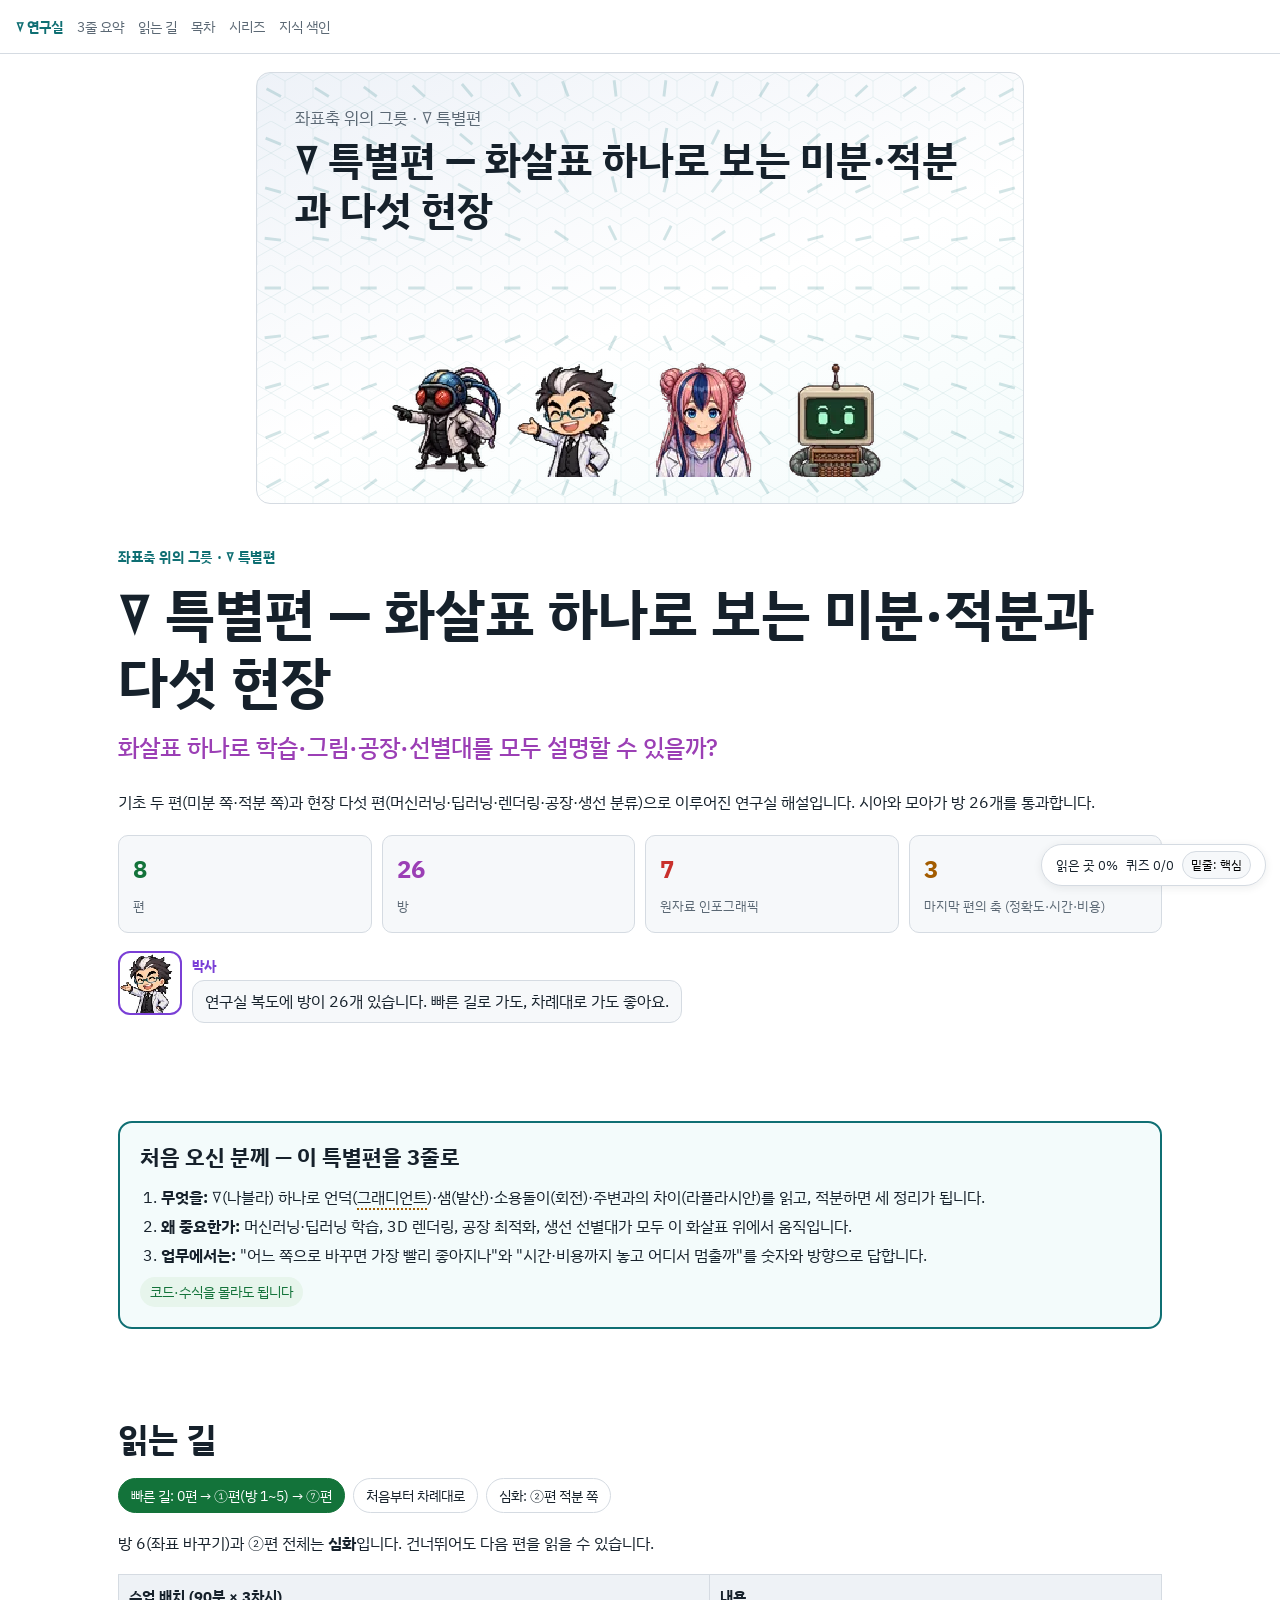
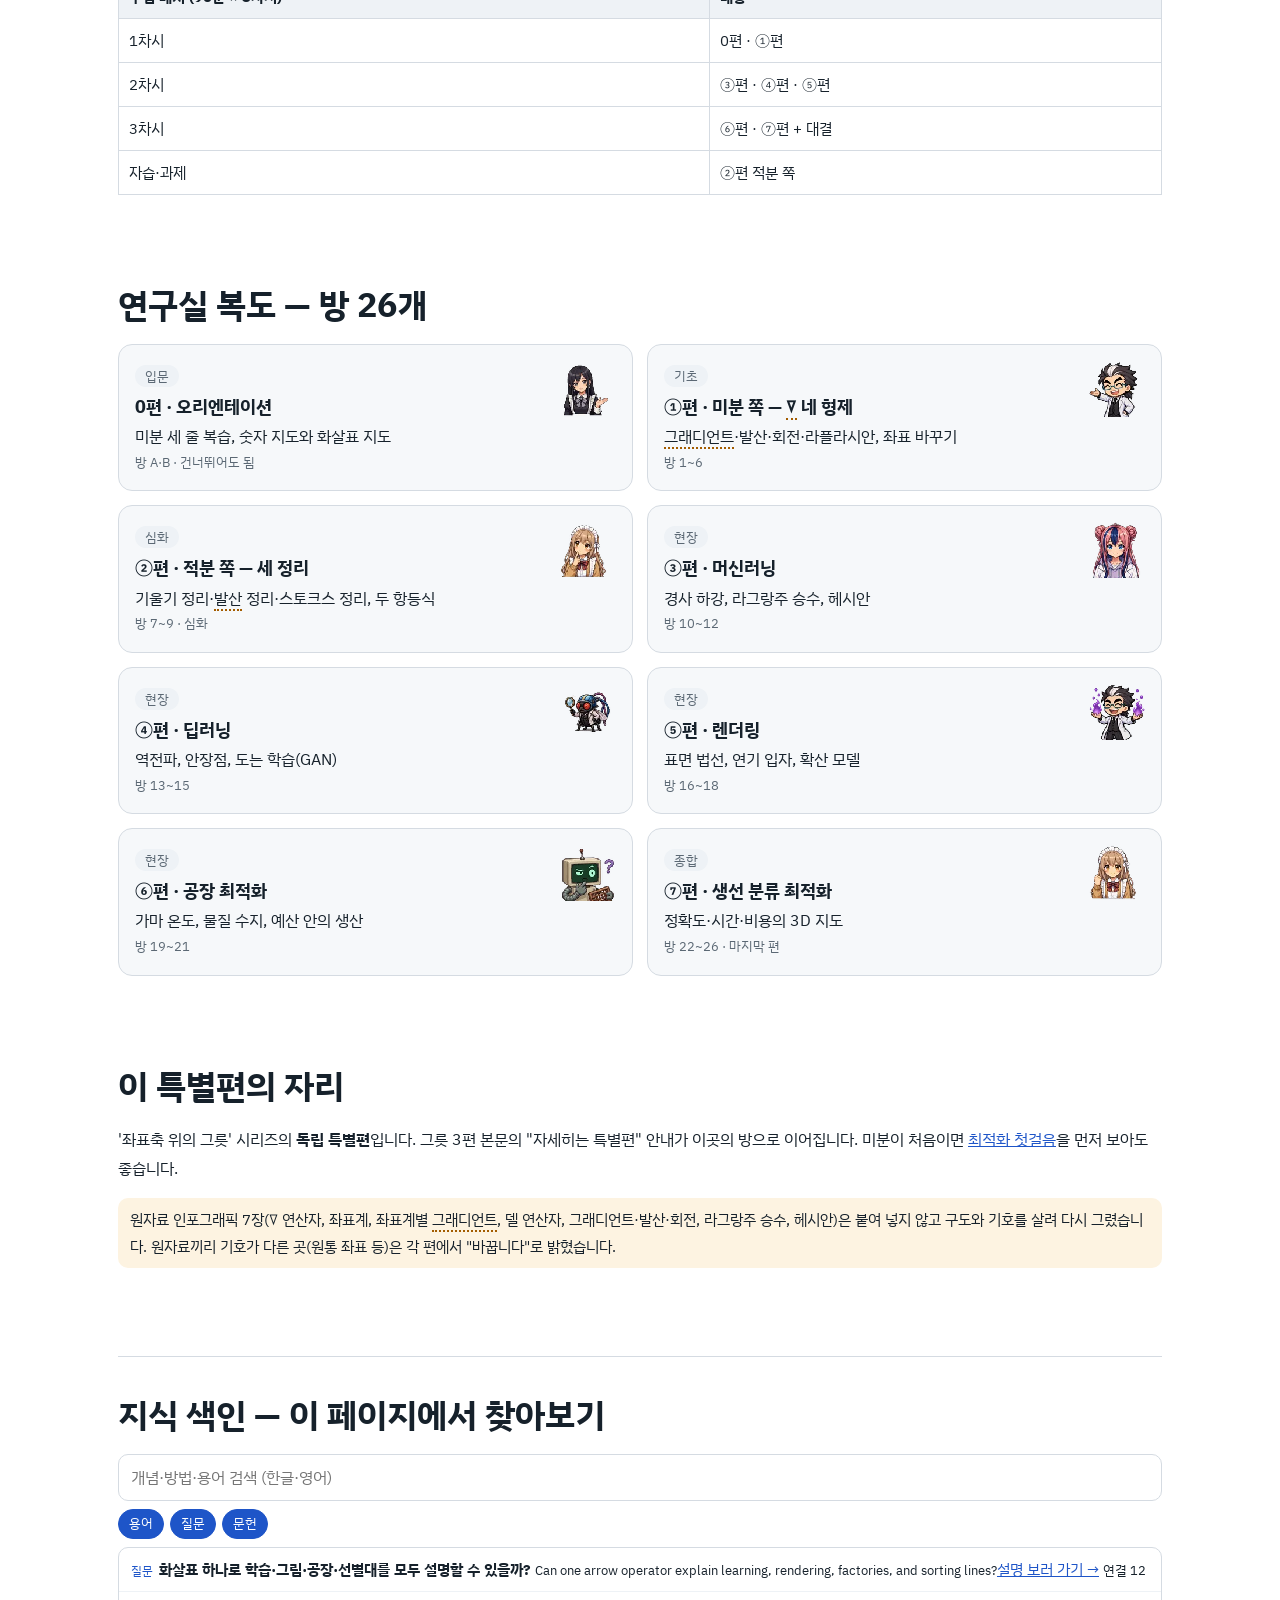
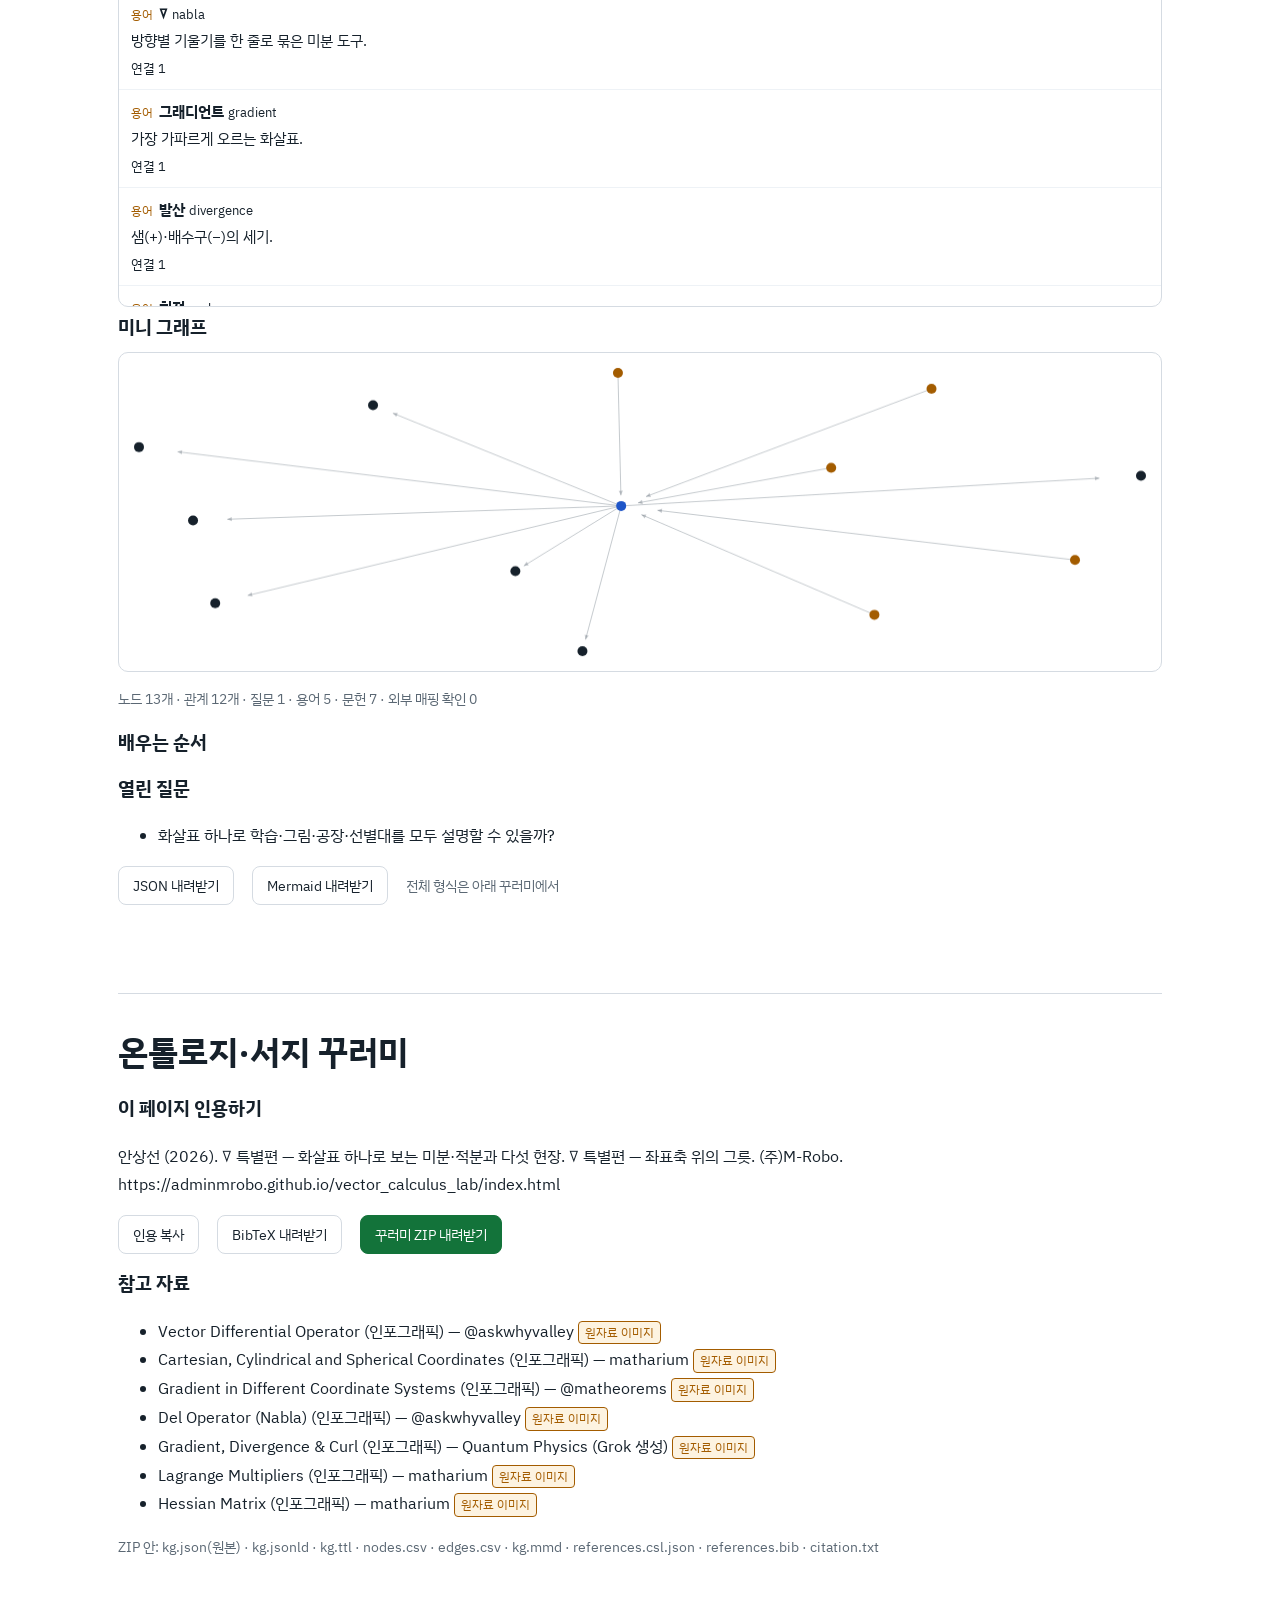
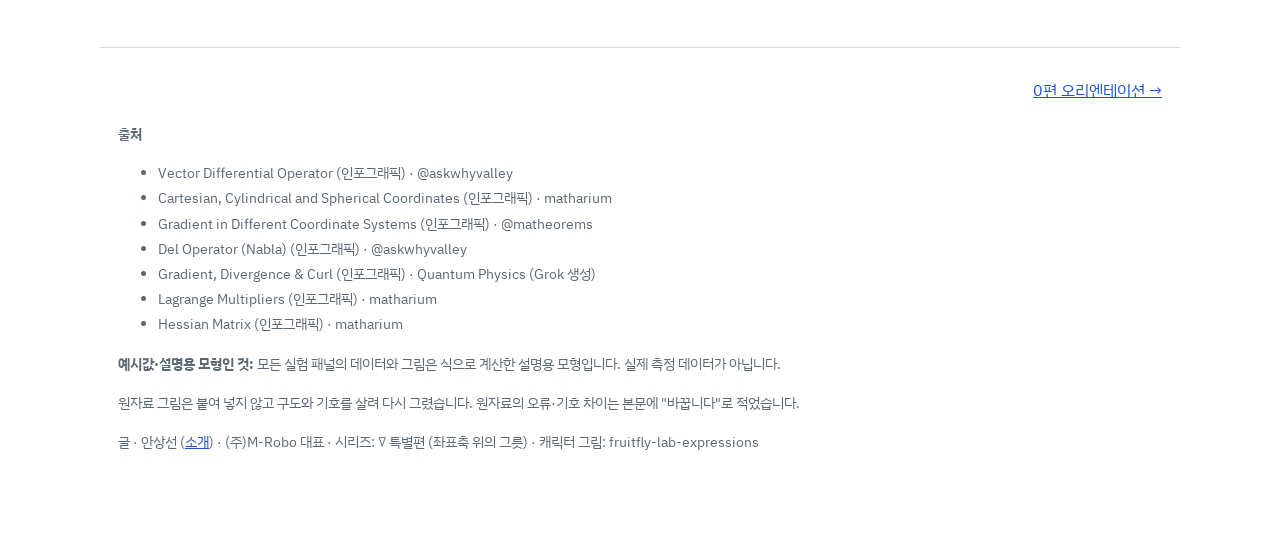
==== commit b00de68d: "표지 지시문·대체 표지를 픽셀풍(16비트 RPG 픽셀아트) 지침에 맞춤" ====
--- a/index.html
+++ b/index.html
@@ -30,10 +30,11 @@
 section{margin:88px 0}
 @media (max-width:760px){section{margin:64px 0}}
 .cover{margin:18px auto 0;max-width:1080px;padding:0 18px}
-.cover .frame{position:relative;aspect-ratio:16/9;border:1px solid var(--rule);border-radius:14px;overflow:hidden;background:linear-gradient(135deg,#f3fbfb,#ffffff 55%,#f6ecfa)}
+.cover .frame{position:relative;aspect-ratio:16/9;max-height:48vh;margin:0 auto;border:1px solid var(--rule);border-radius:14px;overflow:hidden;background:url("data:image/svg+xml,%3Csvg xmlns='http://www.w3.org/2000/svg' width='28' height='48' viewBox='0 0 28 48'%3E%3Cpath d='M14 0l14 8v16l-14 8L0 24V8z M14 32l14 8v16 M14 32L0 40v16' fill='none' stroke='%230f6f73' stroke-opacity='.08'/%3E%3C/svg%3E"),linear-gradient(160deg,#eef2f8,#ffffff 55%,#f3fbfb)}
 .cover .frame svg.bgfield{position:absolute;inset:0;width:100%;height:100%}
 .cover .frame .cast4{position:absolute;left:0;right:0;bottom:6%;display:flex;justify-content:center;gap:2%}
-.cover .frame .cast4 img{width:15%;max-width:140px;aspect-ratio:1;image-rendering:auto}
+.cover .frame .cast4 img{width:15%;max-width:140px;aspect-ratio:1;image-rendering:pixelated}
+img[data-who]{image-rendering:pixelated}
 .cover .frame .ttl{position:absolute;left:5%;top:7%;right:5%}
 .cover .frame .ttl b{display:block;font-size:clamp(18px,3.6vw,40px);line-height:1.25}
 .cover .frame .ttl span{font-size:clamp(12px,1.6vw,17px);color:var(--muted)}
@@ -192,7 +193,7 @@
 <nav class="top" aria-label="이 페이지 차례"><a class="logo" href="index.html">∇ 연구실</a><a href="#first">3줄 요약</a><a href="#route">읽는 길</a><a href="#toc">목차</a><a href="#series">시리즈</a><a href="#kg">지식 색인</a></nav><div class="cover" id="cover"><div class="frame" data-img="cover_index">
 <svg class="bgfield" viewBox="0 0 160 90" preserveAspectRatio="xMidYMid slice" aria-hidden="true"><line x1="5" y1="5" x2="2.0" y2="3.4" stroke="rgba(15,111,115,.18)" stroke-width=".6"/><line x1="5" y1="15" x2="1.8" y2="13.7" stroke="rgba(15,111,115,.18)" stroke-width=".6"/><line x1="5" y1="25" x2="1.7" y2="24.1" stroke="rgba(15,111,115,.18)" stroke-width=".6"/><line x1="5" y1="35" x2="1.6" y2="34.6" stroke="rgba(15,111,115,.18)" stroke-width=".6"/><line x1="5" y1="45" x2="1.6" y2="45.0" stroke="rgba(15,111,115,.18)" stroke-width=".6"/><line x1="5" y1="55" x2="1.6" y2="55.4" stroke="rgba(15,111,115,.18)" stroke-width=".6"/><line x1="5" y1="65" x2="1.7" y2="65.9" stroke="rgba(15,111,115,.18)" stroke-width=".6"/><line x1="5" y1="75" x2="1.8" y2="76.3" stroke="rgba(15,111,115,.18)" stroke-width=".6"/><line x1="5" y1="85" x2="2.0" y2="86.6" stroke="rgba(15,111,115,.18)" stroke-width=".6"/><line x1="15" y1="5" x2="12.1" y2="3.2" stroke="rgba(15,111,115,.18)" stroke-width=".6"/><line x1="15" y1="15" x2="11.9" y2="13.6" stroke="rgba(15,111,115,.18)" stroke-width=".6"/><line x1="15" y1="25" x2="11.8" y2="24.0" stroke="rgba(15,111,115,.18)" stroke-width=".6"/><line x1="15" y1="35" x2="11.6" y2="34.5" stroke="rgba(15,111,115,.18)" stroke-width=".6"/><line x1="15" y1="45" x2="11.6" y2="45.0" stroke="rgba(15,111,115,.18)" stroke-width=".6"/><line x1="15" y1="55" x2="11.6" y2="55.5" stroke="rgba(15,111,115,.18)" stroke-width=".6"/><line x1="15" y1="65" x2="11.8" y2="66.0" stroke="rgba(15,111,115,.18)" stroke-width=".6"/><line x1="15" y1="75" x2="11.9" y2="76.4" stroke="rgba(15,111,115,.18)" stroke-width=".6"/><line x1="15" y1="85" x2="12.1" y2="86.8" stroke="rgba(15,111,115,.18)" stroke-width=".6"/><line x1="25" y1="5" x2="22.3" y2="3.0" stroke="rgba(15,111,115,.18)" stroke-width=".6"/><line x1="25" y1="15" x2="22.0" y2="13.4" stroke="rgba(15,111,115,.18)" stroke-width=".6"/><line x1="25" y1="25" x2="21.8" y2="23.8" stroke="rgba(15,111,115,.18)" stroke-width=".6"/><line x1="25" y1="35" x2="21.7" y2="34.4" stroke="rgba(15,111,115,.18)" stroke-width=".6"/><line x1="25" y1="45" x2="21.6" y2="45.0" stroke="rgba(15,111,115,.18)" stroke-width=".6"/><line x1="25" y1="55" x2="21.7" y2="55.6" stroke="rgba(15,111,115,.18)" stroke-width=".6"/><line x1="25" y1="65" x2="21.8" y2="66.2" stroke="rgba(15,111,115,.18)" stroke-width=".6"/><line x1="25" y1="75" x2="22.0" y2="76.6" stroke="rgba(15,111,115,.18)" stroke-width=".6"/><line x1="25" y1="85" x2="22.3" y2="87.0" stroke="rgba(15,111,115,.18)" stroke-width=".6"/><line x1="35" y1="5" x2="32.5" y2="2.7" stroke="rgba(15,111,115,.18)" stroke-width=".6"/><line x1="35" y1="15" x2="32.2" y2="13.1" stroke="rgba(15,111,115,.18)" stroke-width=".6"/><line x1="35" y1="25" x2="31.9" y2="23.6" stroke="rgba(15,111,115,.18)" stroke-width=".6"/><line x1="35" y1="35" x2="31.7" y2="34.3" stroke="rgba(15,111,115,.18)" stroke-width=".6"/><line x1="35" y1="45" x2="31.6" y2="45.0" stroke="rgba(15,111,115,.18)" stroke-width=".6"/><line x1="35" y1="55" x2="31.7" y2="55.7" stroke="rgba(15,111,115,.18)" stroke-width=".6"/><line x1="35" y1="65" x2="31.9" y2="66.4" stroke="rgba(15,111,115,.18)" stroke-width=".6"/><line x1="35" y1="75" x2="32.2" y2="76.9" stroke="rgba(15,111,115,.18)" stroke-width=".6"/><line x1="35" y1="85" x2="32.5" y2="87.3" stroke="rgba(15,111,115,.18)" stroke-width=".6"/><line x1="45" y1="5" x2="42.8" y2="2.4" stroke="rgba(15,111,115,.18)" stroke-width=".6"/><line x1="45" y1="15" x2="42.4" y2="12.8" stroke="rgba(15,111,115,.18)" stroke-width=".6"/><line x1="45" y1="25" x2="42.0" y2="23.3" stroke="rgba(15,111,115,.18)" stroke-width=".6"/><line x1="45" y1="35" x2="41.7" y2="34.1" stroke="rgba(15,111,115,.18)" stroke-width=".6"/><line x1="45" y1="45" x2="41.6" y2="45.0" stroke="rgba(15,111,115,.18)" stroke-width=".6"/><line x1="45" y1="55" x2="41.7" y2="55.9" stroke="rgba(15,111,115,.18)" stroke-width=".6"/><line x1="45" y1="65" x2="42.0" y2="66.7" stroke="rgba(15,111,115,.18)" stroke-width=".6"/><line x1="45" y1="75" x2="42.4" y2="77.2" stroke="rgba(15,111,115,.18)" stroke-width=".6"/><line x1="45" y1="85" x2="42.8" y2="87.6" stroke="rgba(15,111,115,.18)" stroke-width=".6"/><line x1="55" y1="5" x2="53.2" y2="2.1" stroke="rgba(15,111,115,.18)" stroke-width=".6"/><line x1="55" y1="15" x2="52.8" y2="12.4" stroke="rgba(15,111,115,.18)" stroke-width=".6"/><line x1="55" y1="25" x2="52.3" y2="22.9" stroke="rgba(15,111,115,.18)" stroke-width=".6"/><line x1="55" y1="35" x2="51.8" y2="33.7" stroke="rgba(15,111,115,.18)" stroke-width=".6"/><line x1="55" y1="45" x2="51.6" y2="45.0" stroke="rgba(15,111,115,.18)" stroke-width=".6"/><line x1="55" y1="55" x2="51.8" y2="56.3" stroke="rgba(15,111,115,.18)" stroke-width=".6"/><line x1="55" y1="65" x2="52.3" y2="67.1" stroke="rgba(15,111,115,.18)" stroke-width=".6"/><line x1="55" y1="75" x2="52.8" y2="77.6" stroke="rgba(15,111,115,.18)" stroke-width=".6"/><line x1="55" y1="85" x2="53.2" y2="87.9" stroke="rgba(15,111,115,.18)" stroke-width=".6"/><line x1="65" y1="5" x2="63.8" y2="1.8" stroke="rgba(15,111,115,.18)" stroke-width=".6"/><line x1="65" y1="15" x2="63.5" y2="12.0" stroke="rgba(15,111,115,.18)" stroke-width=".6"/><line x1="65" y1="25" x2="63.0" y2="22.3" stroke="rgba(15,111,115,.18)" stroke-width=".6"/><line x1="65" y1="35" x2="62.2" y2="33.1" stroke="rgba(15,111,115,.18)" stroke-width=".6"/><line x1="65" y1="45" x2="61.6" y2="45.0" stroke="rgba(15,111,115,.18)" stroke-width=".6"/><line x1="65" y1="55" x2="62.2" y2="56.9" stroke="rgba(15,111,115,.18)" stroke-width=".6"/><line x1="65" y1="65" x2="63.0" y2="67.7" stroke="rgba(15,111,115,.18)" stroke-width=".6"/><line x1="65" y1="75" x2="63.5" y2="78.0" stroke="rgba(15,111,115,.18)" stroke-width=".6"/><line x1="65" y1="85" x2="63.8" y2="88.2" stroke="rgba(15,111,115,.18)" stroke-width=".6"/><line x1="75" y1="5" x2="74.6" y2="1.6" stroke="rgba(15,111,115,.18)" stroke-width=".6"/><line x1="75" y1="15" x2="74.4" y2="11.6" stroke="rgba(15,111,115,.18)" stroke-width=".6"/><line x1="75" y1="25" x2="74.2" y2="21.7" stroke="rgba(15,111,115,.18)" stroke-width=".6"/><line x1="75" y1="35" x2="73.5" y2="32.0" stroke="rgba(15,111,115,.18)" stroke-width=".6"/><line x1="75" y1="45" x2="71.6" y2="45.0" stroke="rgba(15,111,115,.18)" stroke-width=".6"/><line x1="75" y1="55" x2="73.5" y2="58.0" stroke="rgba(15,111,115,.18)" stroke-width=".6"/><line x1="75" y1="65" x2="74.2" y2="68.3" stroke="rgba(15,111,115,.18)" stroke-width=".6"/><line x1="75" y1="75" x2="74.4" y2="78.4" stroke="rgba(15,111,115,.18)" stroke-width=".6"/><line x1="75" y1="85" x2="74.6" y2="88.4" stroke="rgba(15,111,115,.18)" stroke-width=".6"/><line x1="85" y1="5" x2="85.4" y2="1.6" stroke="rgba(15,111,115,.18)" stroke-width=".6"/><line x1="85" y1="15" x2="85.6" y2="11.6" stroke="rgba(15,111,115,.18)" stroke-width=".6"/><line x1="85" y1="25" x2="85.8" y2="21.7" stroke="rgba(15,111,115,.18)" stroke-width=".6"/><line x1="85" y1="35" x2="86.5" y2="32.0" stroke="rgba(15,111,115,.18)" stroke-width=".6"/><line x1="85" y1="45" x2="88.4" y2="45.0" stroke="rgba(15,111,115,.18)" stroke-width=".6"/><line x1="85" y1="55" x2="86.5" y2="58.0" stroke="rgba(15,111,115,.18)" stroke-width=".6"/><line x1="85" y1="65" x2="85.8" y2="68.3" stroke="rgba(15,111,115,.18)" stroke-width=".6"/><line x1="85" y1="75" x2="85.6" y2="78.4" stroke="rgba(15,111,115,.18)" stroke-width=".6"/><line x1="85" y1="85" x2="85.4" y2="88.4" stroke="rgba(15,111,115,.18)" stroke-width=".6"/><line x1="95" y1="5" x2="96.2" y2="1.8" stroke="rgba(15,111,115,.18)" stroke-width=".6"/><line x1="95" y1="15" x2="96.5" y2="12.0" stroke="rgba(15,111,115,.18)" stroke-width=".6"/><line x1="95" y1="25" x2="97.0" y2="22.3" stroke="rgba(15,111,115,.18)" stroke-width=".6"/><line x1="95" y1="35" x2="97.8" y2="33.1" stroke="rgba(15,111,115,.18)" stroke-width=".6"/><line x1="95" y1="45" x2="98.4" y2="45.0" stroke="rgba(15,111,115,.18)" stroke-width=".6"/><line x1="95" y1="55" x2="97.8" y2="56.9" stroke="rgba(15,111,115,.18)" stroke-width=".6"/><line x1="95" y1="65" x2="97.0" y2="67.7" stroke="rgba(15,111,115,.18)" stroke-width=".6"/><line x1="95" y1="75" x2="96.5" y2="78.0" stroke="rgba(15,111,115,.18)" stroke-width=".6"/><line x1="95" y1="85" x2="96.2" y2="88.2" stroke="rgba(15,111,115,.18)" stroke-width=".6"/><line x1="105" y1="5" x2="106.8" y2="2.1" stroke="rgba(15,111,115,.18)" stroke-width=".6"/><line x1="105" y1="15" x2="107.2" y2="12.4" stroke="rgba(15,111,115,.18)" stroke-width=".6"/><line x1="105" y1="25" x2="107.7" y2="22.9" stroke="rgba(15,111,115,.18)" stroke-width=".6"/><line x1="105" y1="35" x2="108.2" y2="33.7" stroke="rgba(15,111,115,.18)" stroke-width=".6"/><line x1="105" y1="45" x2="108.4" y2="45.0" stroke="rgba(15,111,115,.18)" stroke-width=".6"/><line x1="105" y1="55" x2="108.2" y2="56.3" stroke="rgba(15,111,115,.18)" stroke-width=".6"/><line x1="105" y1="65" x2="107.7" y2="67.1" stroke="rgba(15,111,115,.18)" stroke-width=".6"/><line x1="105" y1="75" x2="107.2" y2="77.6" stroke="rgba(15,111,115,.18)" stroke-width=".6"/><line x1="105" y1="85" x2="106.8" y2="87.9" stroke="rgba(15,111,115,.18)" stroke-width=".6"/><line x1="115" y1="5" x2="117.2" y2="2.4" stroke="rgba(15,111,115,.18)" stroke-width=".6"/><line x1="115" y1="15" x2="117.6" y2="12.8" stroke="rgba(15,111,115,.18)" stroke-width=".6"/><line x1="115" y1="25" x2="118.0" y2="23.3" stroke="rgba(15,111,115,.18)" stroke-width=".6"/><line x1="115" y1="35" x2="118.3" y2="34.1" stroke="rgba(15,111,115,.18)" stroke-width=".6"/><line x1="115" y1="45" x2="118.4" y2="45.0" stroke="rgba(15,111,115,.18)" stroke-width=".6"/><line x1="115" y1="55" x2="118.3" y2="55.9" stroke="rgba(15,111,115,.18)" stroke-width=".6"/><line x1="115" y1="65" x2="118.0" y2="66.7" stroke="rgba(15,111,115,.18)" stroke-width=".6"/><line x1="115" y1="75" x2="117.6" y2="77.2" stroke="rgba(15,111,115,.18)" stroke-width=".6"/><line x1="115" y1="85" x2="117.2" y2="87.6" stroke="rgba(15,111,115,.18)" stroke-width=".6"/><line x1="125" y1="5" x2="127.5" y2="2.7" stroke="rgba(15,111,115,.18)" stroke-width=".6"/><line x1="125" y1="15" x2="127.8" y2="13.1" stroke="rgba(15,111,115,.18)" stroke-width=".6"/><line x1="125" y1="25" x2="128.1" y2="23.6" stroke="rgba(15,111,115,.18)" stroke-width=".6"/><line x1="125" y1="35" x2="128.3" y2="34.3" stroke="rgba(15,111,115,.18)" stroke-width=".6"/><line x1="125" y1="45" x2="128.4" y2="45.0" stroke="rgba(15,111,115,.18)" stroke-width=".6"/><line x1="125" y1="55" x2="128.3" y2="55.7" stroke="rgba(15,111,115,.18)" stroke-width=".6"/><line x1="125" y1="65" x2="128.1" y2="66.4" stroke="rgba(15,111,115,.18)" stroke-width=".6"/><line x1="125" y1="75" x2="127.8" y2="76.9" stroke="rgba(15,111,115,.18)" stroke-width=".6"/><line x1="125" y1="85" x2="127.5" y2="87.3" stroke="rgba(15,111,115,.18)" stroke-width=".6"/><line x1="135" y1="5" x2="137.7" y2="3.0" stroke="rgba(15,111,115,.18)" stroke-width=".6"/><line x1="135" y1="15" x2="138.0" y2="13.4" stroke="rgba(15,111,115,.18)" stroke-width=".6"/><line x1="135" y1="25" x2="138.2" y2="23.8" stroke="rgba(15,111,115,.18)" stroke-width=".6"/><line x1="135" y1="35" x2="138.3" y2="34.4" stroke="rgba(15,111,115,.18)" stroke-width=".6"/><line x1="135" y1="45" x2="138.4" y2="45.0" stroke="rgba(15,111,115,.18)" stroke-width=".6"/><line x1="135" y1="55" x2="138.3" y2="55.6" stroke="rgba(15,111,115,.18)" stroke-width=".6"/><line x1="135" y1="65" x2="138.2" y2="66.2" stroke="rgba(15,111,115,.18)" stroke-width=".6"/><line x1="135" y1="75" x2="138.0" y2="76.6" stroke="rgba(15,111,115,.18)" stroke-width=".6"/><line x1="135" y1="85" x2="137.7" y2="87.0" stroke="rgba(15,111,115,.18)" stroke-width=".6"/><line x1="145" y1="5" x2="147.9" y2="3.2" stroke="rgba(15,111,115,.18)" stroke-width=".6"/><line x1="145" y1="15" x2="148.1" y2="13.6" stroke="rgba(15,111,115,.18)" stroke-width=".6"/><line x1="145" y1="25" x2="148.2" y2="24.0" stroke="rgba(15,111,115,.18)" stroke-width=".6"/><line x1="145" y1="35" x2="148.4" y2="34.5" stroke="rgba(15,111,115,.18)" stroke-width=".6"/><line x1="145" y1="45" x2="148.4" y2="45.0" stroke="rgba(15,111,115,.18)" stroke-width=".6"/><line x1="145" y1="55" x2="148.4" y2="55.5" stroke="rgba(15,111,115,.18)" stroke-width=".6"/><line x1="145" y1="65" x2="148.2" y2="66.0" stroke="rgba(15,111,115,.18)" stroke-width=".6"/><line x1="145" y1="75" x2="148.1" y2="76.4" stroke="rgba(15,111,115,.18)" stroke-width=".6"/><line x1="145" y1="85" x2="147.9" y2="86.8" stroke="rgba(15,111,115,.18)" stroke-width=".6"/><line x1="155" y1="5" x2="158.0" y2="3.4" stroke="rgba(15,111,115,.18)" stroke-width=".6"/><line x1="155" y1="15" x2="158.2" y2="13.7" stroke="rgba(15,111,115,.18)" stroke-width=".6"/><line x1="155" y1="25" x2="158.3" y2="24.1" stroke="rgba(15,111,115,.18)" stroke-width=".6"/><line x1="155" y1="35" x2="158.4" y2="34.6" stroke="rgba(15,111,115,.18)" stroke-width=".6"/><line x1="155" y1="45" x2="158.4" y2="45.0" stroke="rgba(15,111,115,.18)" stroke-width=".6"/><line x1="155" y1="55" x2="158.4" y2="55.4" stroke="rgba(15,111,115,.18)" stroke-width=".6"/><line x1="155" y1="65" x2="158.3" y2="65.9" stroke="rgba(15,111,115,.18)" stroke-width=".6"/><line x1="155" y1="75" x2="158.2" y2="76.3" stroke="rgba(15,111,115,.18)" stroke-width=".6"/><line x1="155" y1="85" x2="158.0" y2="86.6" stroke="rgba(15,111,115,.18)" stroke-width=".6"/></svg>
 <div class="ttl"><span>좌표축 위의 그릇 · ∇ 특별편</span><b>∇ 특별편 — 화살표 하나로 보는 미분·적분과 다섯 현장</b></div>
-<div class="cast4"><img class="c" data-who="doc" data-mood="front" alt="" aria-hidden="true"><img class="c" data-who="asst" data-mood="smile" alt="" aria-hidden="true"><img class="c" data-who="fly" data-mood="point" alt="" aria-hidden="true"><img class="c" data-who="robo" data-mood="smile" alt="" aria-hidden="true"></div></div></div><main><header class="hero" id="top"><div class="kicker">좌표축 위의 그릇 · ∇ 특별편</div><h1>∇ 특별편 — 화살표 하나로 보는 미분·적분과 다섯 현장</h1><p class="q">화살표 하나로 학습·그림·공장·선별대를 모두 설명할 수 있을까?</p><p>기초 두 편(미분 쪽·적분 쪽)과 현장 다섯 편(머신러닝·딥러닝·렌더링·공장·생선 분류)으로 이루어진 연구실 해설입니다. 시아와 모아가 방 26개를 통과합니다.</p>
+<div class="cast4"><img class="c" data-who="fly" data-mood="point" alt="" aria-hidden="true"><img class="c" data-who="doc" data-mood="front" alt="" aria-hidden="true"><img class="c" data-who="asst" data-mood="smile" alt="" aria-hidden="true"><img class="c" data-who="robo" data-mood="smile" alt="" aria-hidden="true"></div></div></div><main><header class="hero" id="top"><div class="kicker">좌표축 위의 그릇 · ∇ 특별편</div><h1>∇ 특별편 — 화살표 하나로 보는 미분·적분과 다섯 현장</h1><p class="q">화살표 하나로 학습·그림·공장·선별대를 모두 설명할 수 있을까?</p><p>기초 두 편(미분 쪽·적분 쪽)과 현장 다섯 편(머신러닝·딥러닝·렌더링·공장·생선 분류)으로 이루어진 연구실 해설입니다. 시아와 모아가 방 26개를 통과합니다.</p>
 <div class="kpis"><div class="kpi g"><b>8</b><span>편</span></div><div class="kpi m"><b>26</b><span>방</span></div><div class="kpi r"><b>7</b><span>원자료 인포그래픽</span></div><div class="kpi a"><b>3</b><span>마지막 편의 축 (정확도·시간·비용)</span></div></div><div class="say" data-who="doc"><img class="who" data-who="doc" data-mood="front" alt="" aria-hidden="true"><div><b class="name">박사</b><p>연구실 복도에 방이 26개 있습니다. 빠른 길로 가도, 차례대로 가도 좋아요.</p></div></div></header><section id="first" class="three"><h2>처음 오신 분께 — 이 특별편을 3줄로</h2><ol>
 <li><b>무엇을:</b> ∇(나블라) 하나로 언덕(그래디언트)·샘(발산)·소용돌이(회전)·주변과의 차이(라플라시안)를 읽고, 적분하면 세 정리가 됩니다.</li>
 <li><b>왜 중요한가:</b> 머신러닝·딥러닝 학습, 3D 렌더링, 공장 최적화, 생선 선별대가 모두 이 화살표 위에서 움직입니다.</li>
@@ -214,7 +215,7 @@
 <p><b>예시값·설명용 모형인 것:</b> 모든 실험 패널의 데이터와 그림은 식으로 계산한 설명용 모형입니다. 실제 측정 데이터가 아닙니다.</p>
 <p>원자료 그림은 붙여 넣지 않고 구도와 기호를 살려 다시 그렸습니다. 원자료의 오류·기호 차이는 본문에 "바꿉니다"로 적었습니다.</p>
 <p>글 · 안상선 (<a href="https://adminmrobo.github.io/who_am_i/who_am_i.html">소개</a>) · (주)M-Robo 대표 · 시리즈: ∇ 특별편 (좌표축 위의 그릇) · 캐릭터 그림: fruitfly-lab-expressions</p></footer>
-<script>var SPRITE={"fly_e07": "[data-uri]", "sia_e08": "[data-uri]", "moa_e09": "[data-uri]", "robo_e13": "[data-uri]", "robo_e09": "[data-uri]", "asst_e13": "[data-uri]", "fly_e08": "[data-uri]", "doc_e08": "[data-uri]", "doc_e16": "[data-uri]", "moa_e12": "[data-uri]"};var LAB_ALIAS={"fly_magnify": "fly_e07", "sia_guide": "sia_e08", "moa_think": "moa_e09", "robo_smile": "robo_e13", "robo_calc": "robo_e09", "asst_smile": "asst_e13", "fly_point": "fly_e08", "doc_front": "doc_e08", "doc_magic": "doc_e16", "moa_cheer": "moa_e12"};</script>
+<script>var SPRITE={"robo_e09": "[data-uri]", "moa_e12": "[data-uri]", "robo_e13": "[data-uri]", "doc_e08": "[data-uri]", "moa_e09": "[data-uri]", "fly_e07": "[data-uri]", "sia_e08": "[data-uri]", "doc_e16": "[data-uri]", "asst_e13": "[data-uri]", "fly_e08": "[data-uri]"};var LAB_ALIAS={"robo_calc": "robo_e09", "moa_cheer": "moa_e12", "robo_smile": "robo_e13", "doc_front": "doc_e08", "moa_think": "moa_e09", "fly_magnify": "fly_e07", "sia_guide": "sia_e08", "doc_magic": "doc_e16", "asst_smile": "asst_e13", "fly_point": "fly_e08"};</script>
 <script>/* 연구실 공용 모듈 (vector_calculus_lab) — 외부 라이브러리 없음, 브라우저 저장소 없음 */
 var REDUCE=window.matchMedia&&window.matchMedia('(prefers-reduced-motion: reduce)').matches;
 function rng(a){return function(){a|=0;a=a+0x6D2B79F5|0;var t=Math.imul(a^a>>>15,1|a);t=t+Math.imul(t^t>>>7,61|t)^t;return((t^t>>>14)>>>0)/4294967296}}
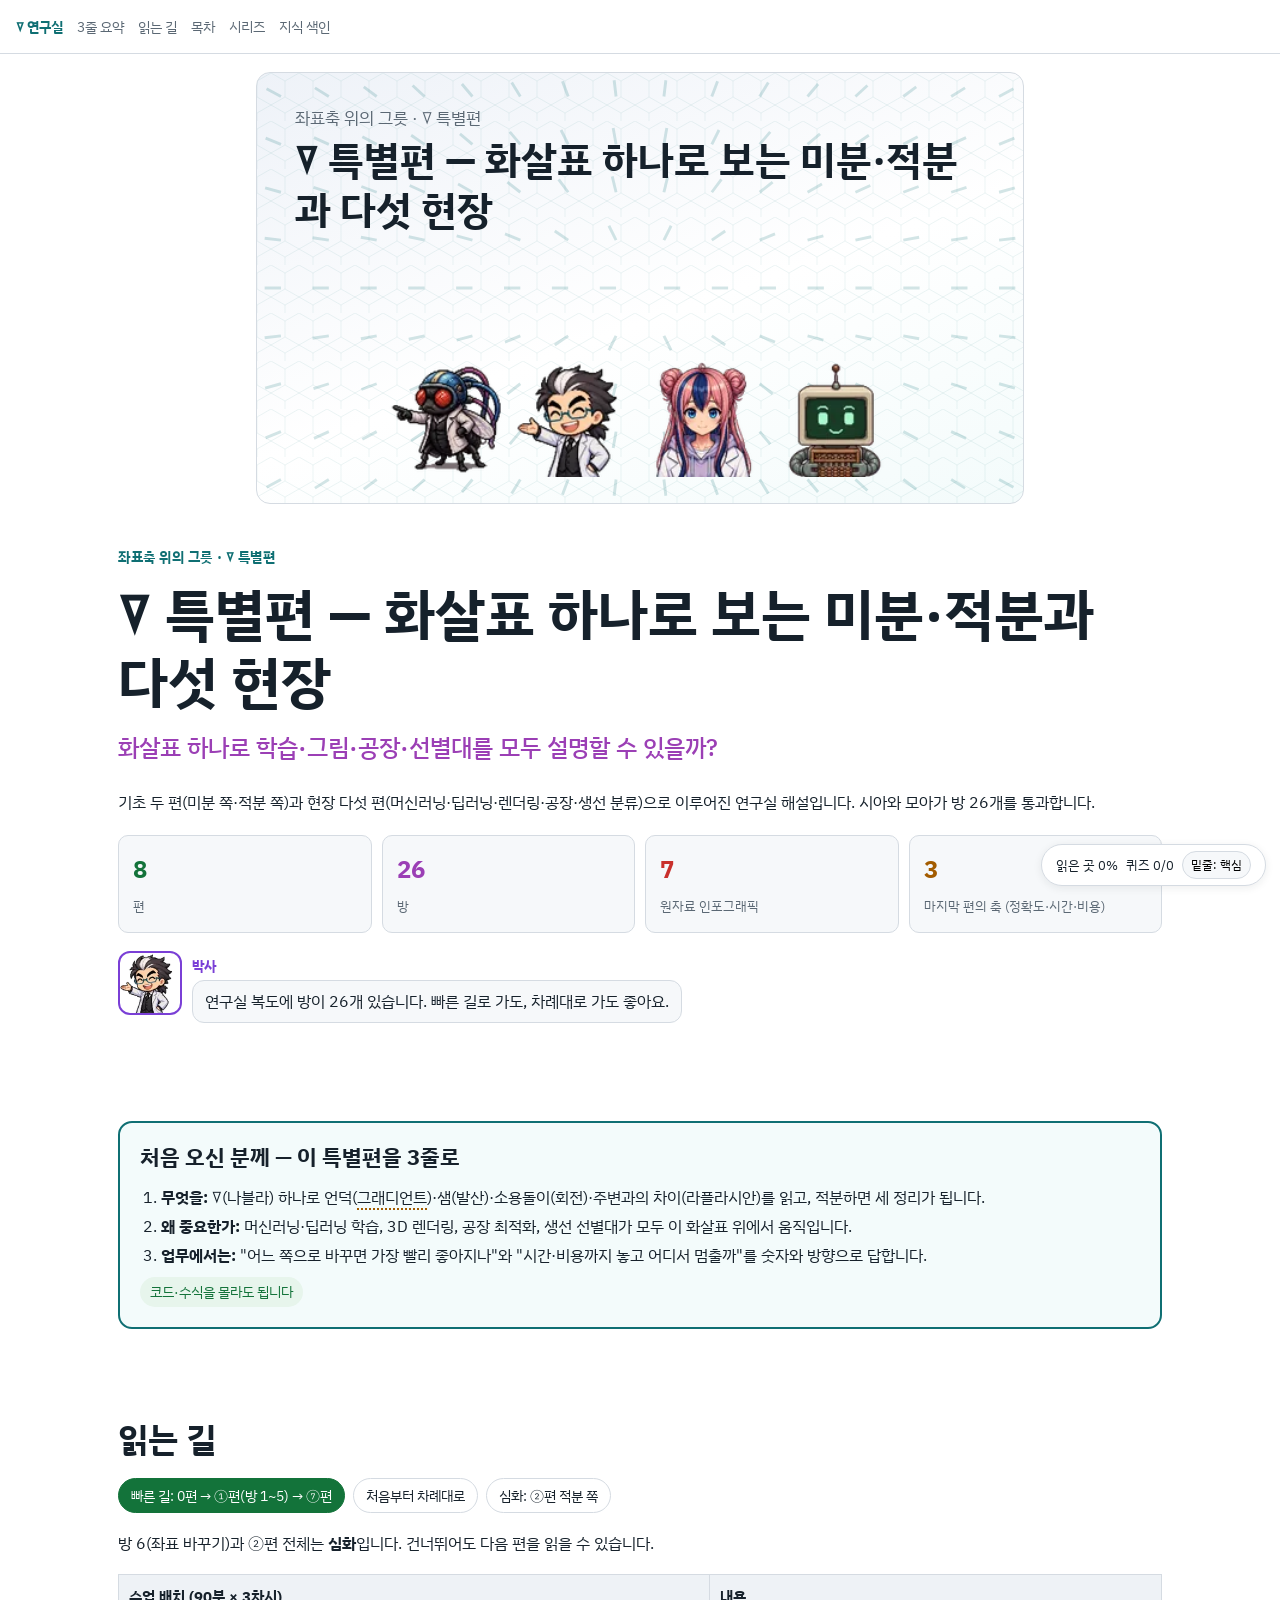
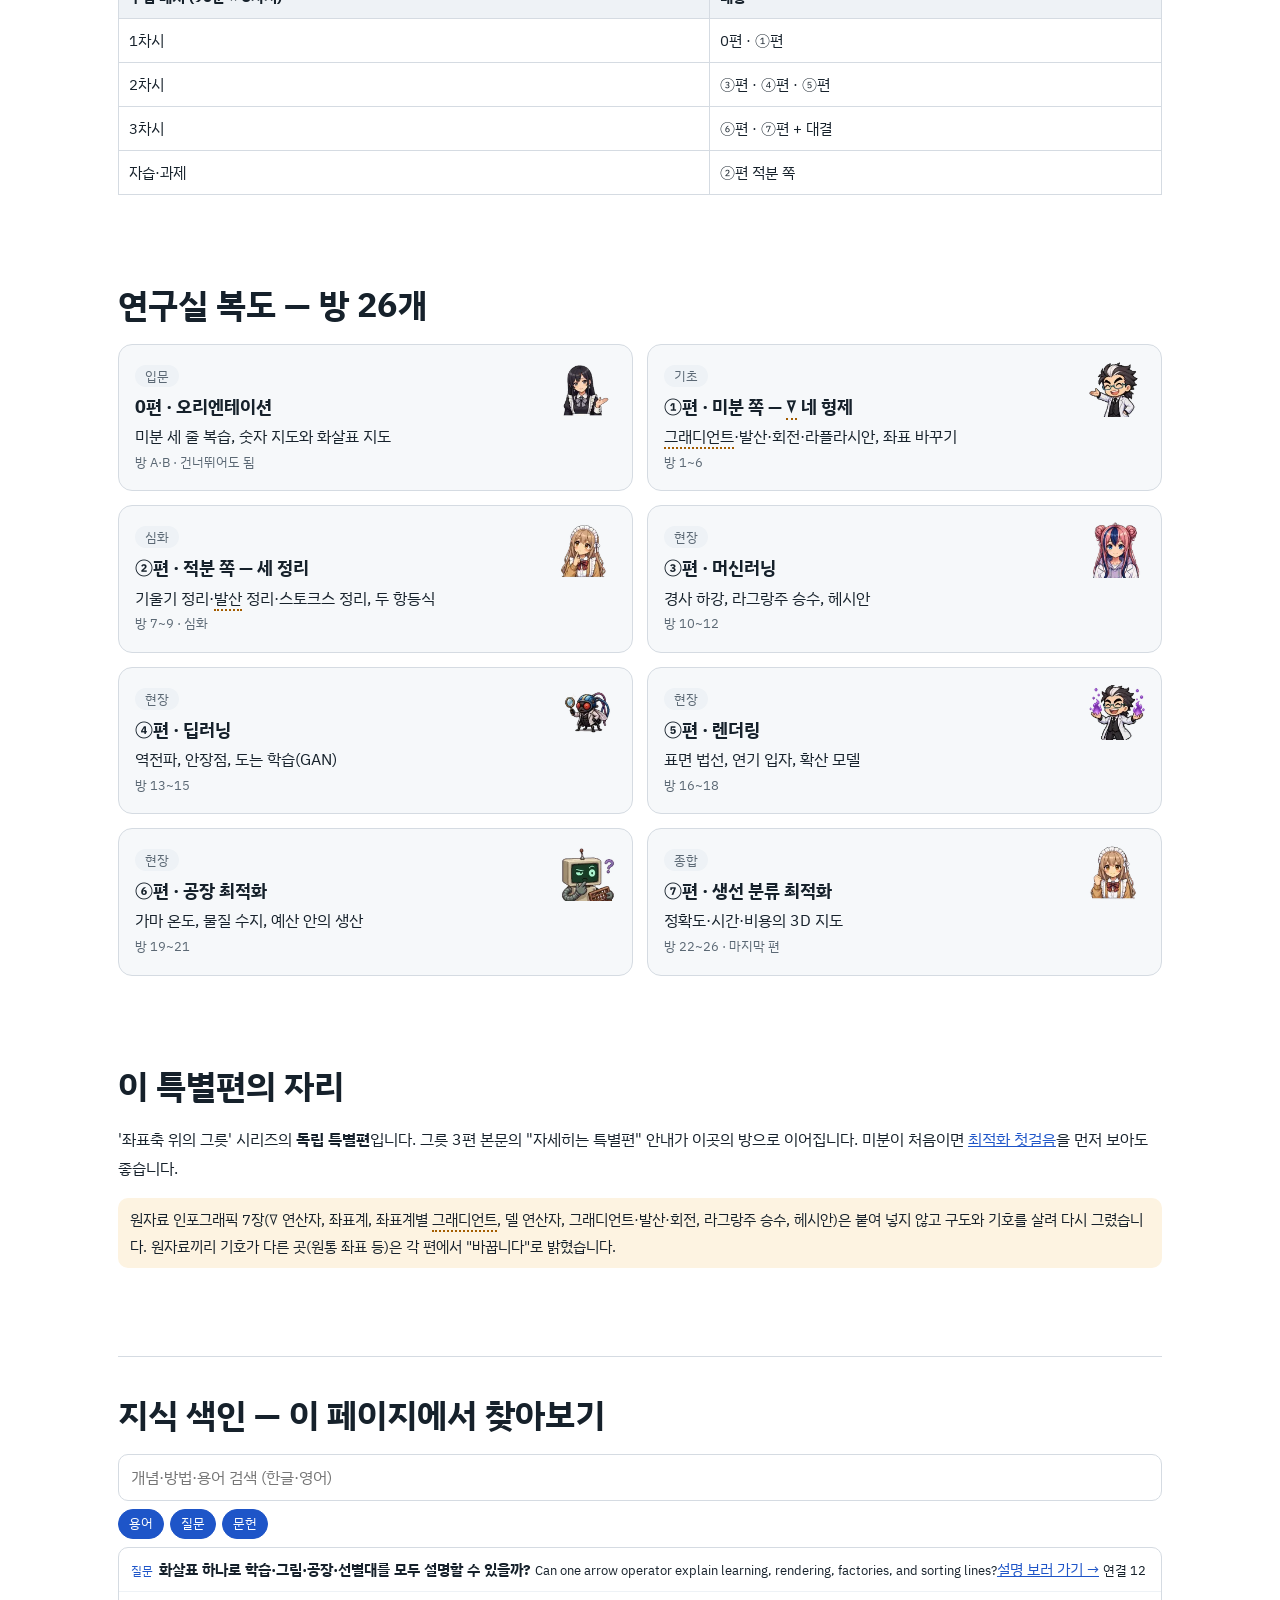
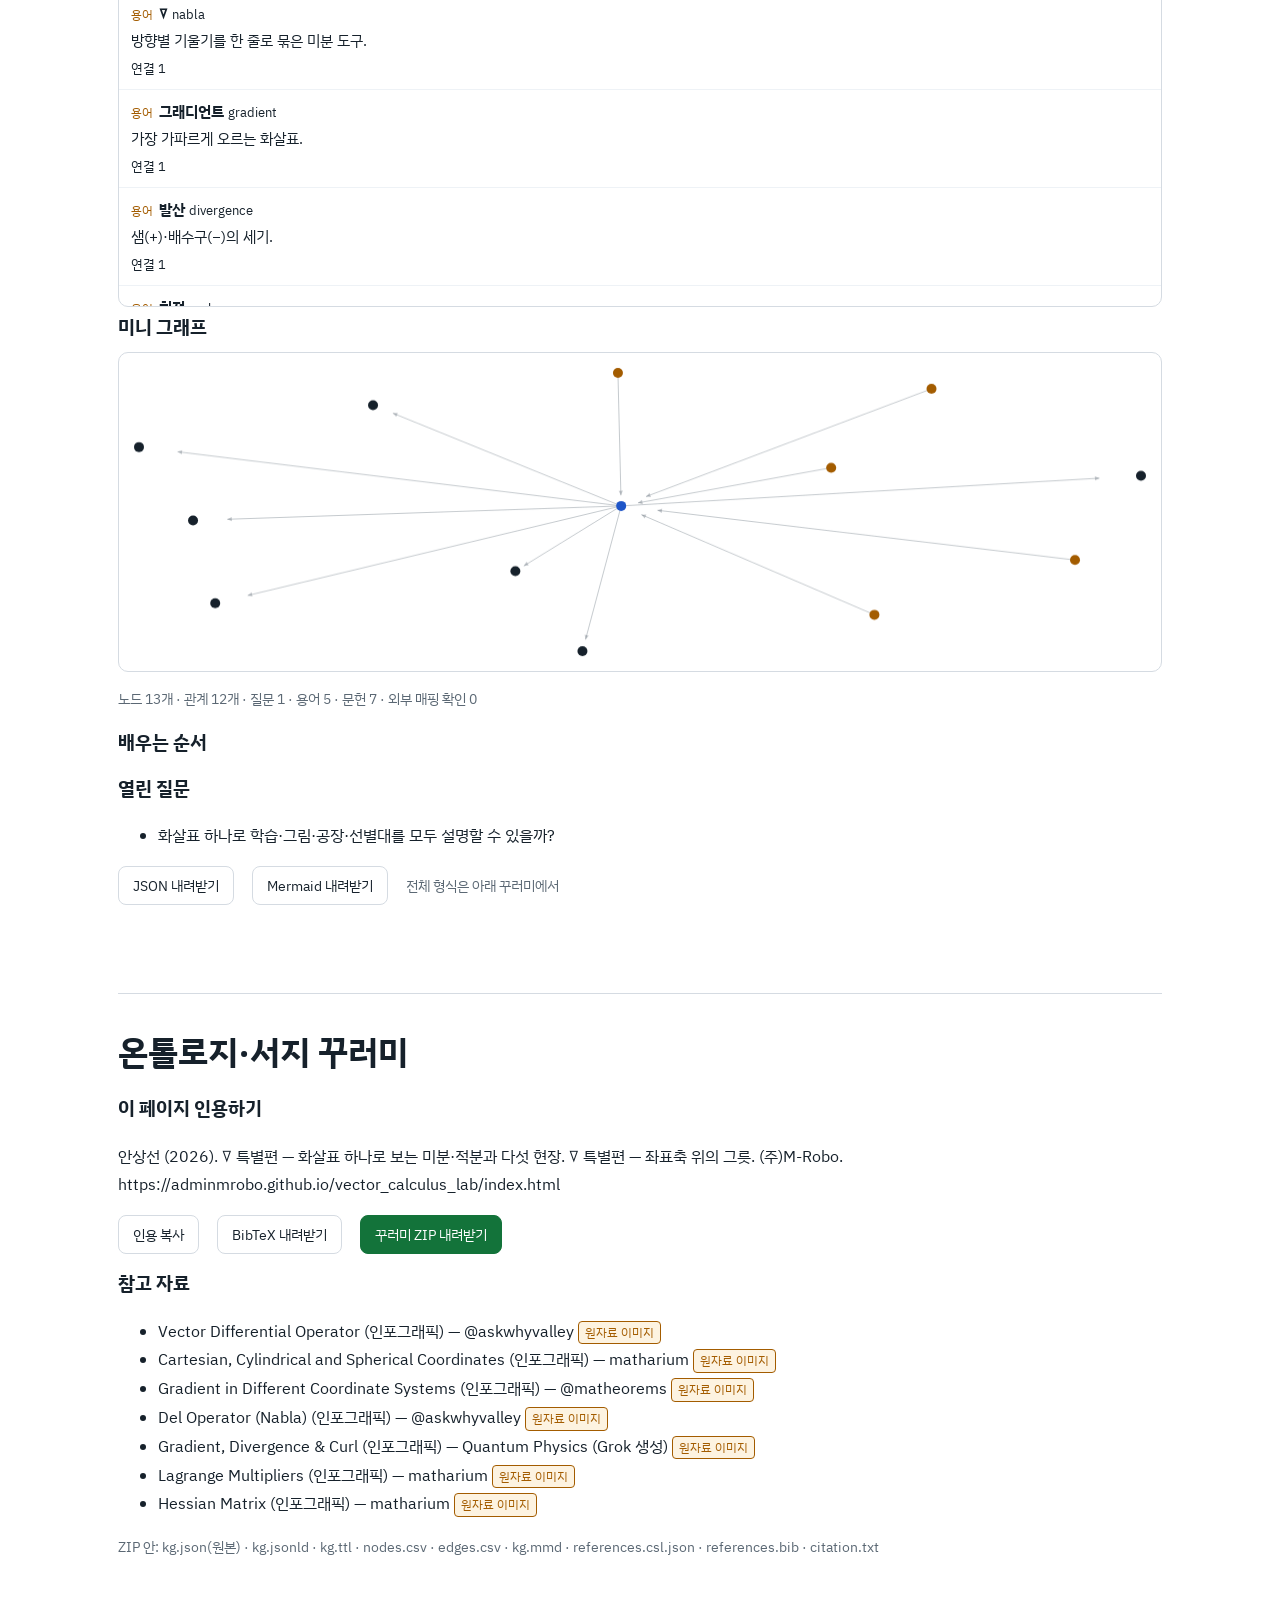
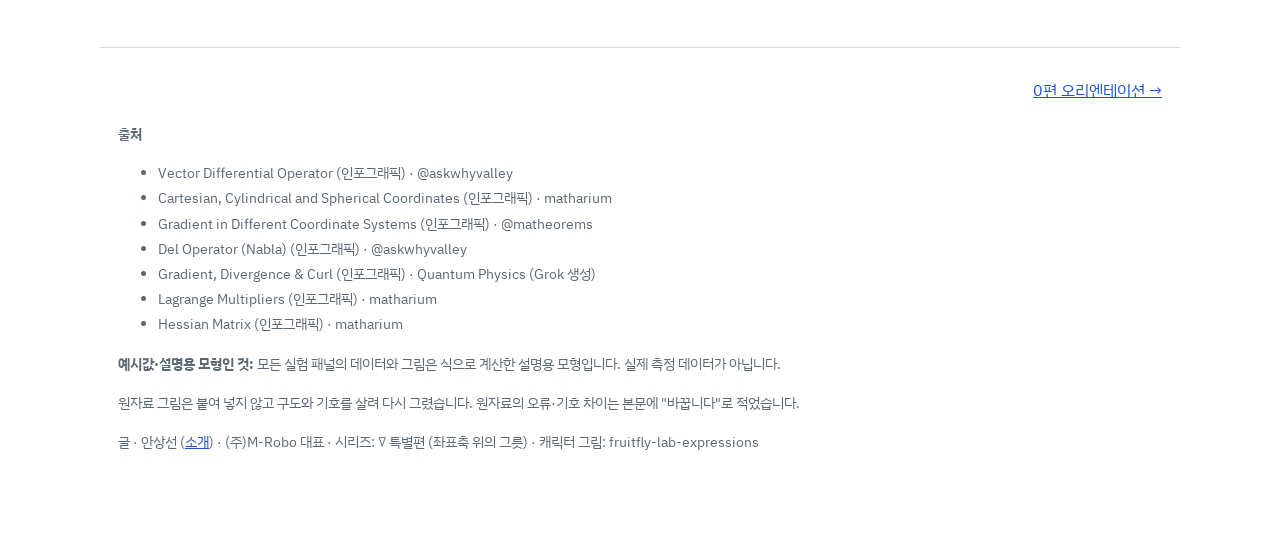
==== commit 3dd43228: "그림 픽셀 깨짐 보정 — 화면 배율 2배 미만에서는 부드럽게, 2배 이상일 때만 각진 픽셀로 그림 - 모든 HTML에 보정 코드(px-fix v1) 추가: 기본 image-rend" ====
--- a/index.html
+++ b/index.html
@@ -185,11 +185,21 @@
 .skip{display:inline-block;margin:6px 0;padding:6px 14px;border-radius:99px;background:var(--info);color:#fff;text-decoration:none}
 .deepnote{background:var(--stain-soft);color:var(--stain);border-radius:10px;padding:8px 12px;font-size:15px}
 .fix{background:var(--amber-soft);border-radius:10px;padding:8px 12px;font-size:15px;margin:8px 0}
+
+.sayfirst{background:#fff;border-left:4px solid var(--stain);border-radius:8px;padding:8px 12px;margin:8px 0}
+.sayfirst b{color:var(--stain)}
+#aicheck details{background:var(--amber-soft)}
+.eqfold{background:#fff;border-color:#e5cdef}
+.eqfold summary{color:var(--stain)}
+/* 연구실 확장 2차: 숫자는 번호 단계로, 식으로 푼 숫자는 접기 안으로 */
+body{line-height:1.8}
+.mathbox .num ol{margin:6px 0 0;padding-left:22px;display:flex;flex-direction:column;gap:6px}
+.eqfold .numx{font-size:14px;margin:6px 0 0}
 </style>
 <script type="application/json" id="kg-raw">{"version": "1.0", "page": "index", "nodes": [{"id": "lab:question/index-core", "type": "Question", "label": {"ko": "화살표 하나로 학습·그림·공장·선별대를 모두 설명할 수 있을까?", "en": "Can one arrow operator explain learning, rendering, factories, and sorting lines?"}, "page": "index", "domain": ["ai"], "status": "known", "confidence": "high", "anchor": "#first", "family": "optimization"}, {"id": "lab:term/nabla", "type": "Term", "label": {"ko": "∇", "en": "nabla"}, "page": "index", "domain": ["ai"], "status": "known", "confidence": "high", "definition": {"ko": "방향별 기울기를 한 줄로 묶은 미분 도구."}, "family": "optimization"}, {"id": "lab:term/gradient", "type": "Term", "label": {"ko": "그래디언트", "en": "gradient"}, "page": "index", "domain": ["ai"], "status": "known", "confidence": "high", "definition": {"ko": "가장 가파르게 오르는 화살표."}, "family": "optimization"}, {"id": "lab:term/divergence", "type": "Term", "label": {"ko": "발산", "en": "divergence"}, "page": "index", "domain": ["ai"], "status": "known", "confidence": "high", "definition": {"ko": "샘(+)·배수구(−)의 세기."}, "family": "optimization"}, {"id": "lab:term/curl", "type": "Term", "label": {"ko": "회전", "en": "curl"}, "page": "index", "domain": ["ai"], "status": "known", "confidence": "high", "definition": {"ko": "그 자리에서 도는 빠르기."}, "family": "optimization"}, {"id": "lab:term/laplacian", "type": "Term", "label": {"ko": "라플라시안", "en": "laplacian"}, "page": "index", "domain": ["ai"], "status": "known", "confidence": "high", "definition": {"ko": "주변 평균과의 차이."}, "family": "optimization"}, {"id": "lab:work/src1", "type": "Work", "label": {"ko": "Vector Differential Operator (인포그래픽)", "en": "Vector Differential Operator (인포그래픽)"}, "page": "index", "domain": ["ai"], "status": "known", "confidence": "high", "family": "optimization"}, {"id": "lab:work/src2", "type": "Work", "label": {"ko": "Cartesian, Cylindrical and Spherical Coordinates (인포그래픽)", "en": "Cartesian, Cylindrical and Spherical Coordinates (인포그래픽)"}, "page": "index", "domain": ["ai"], "status": "known", "confidence": "high", "family": "optimization"}, {"id": "lab:work/src3", "type": "Work", "label": {"ko": "Gradient in Different Coordinate Systems (인포그래픽)", "en": "Gradient in Different Coordinate Systems (인포그래픽)"}, "page": "index", "domain": ["ai"], "status": "known", "confidence": "high", "family": "optimization"}, {"id": "lab:work/src4", "type": "Work", "label": {"ko": "Del Operator (Nabla) (인포그래픽)", "en": "Del Operator (Nabla) (인포그래픽)"}, "page": "index", "domain": ["ai"], "status": "known", "confidence": "high", "family": "optimization"}, {"id": "lab:work/src5", "type": "Work", "label": {"ko": "Gradient, Divergence & Curl (인포그래픽)", "en": "Gradient, Divergence & Curl (인포그래픽)"}, "page": "index", "domain": ["ai"], "status": "known", "confidence": "high", "family": "optimization"}, {"id": "lab:work/src6", "type": "Work", "label": {"ko": "Lagrange Multipliers (인포그래픽)", "en": "Lagrange Multipliers (인포그래픽)"}, "page": "index", "domain": ["ai"], "status": "known", "confidence": "high", "family": "optimization"}, {"id": "lab:work/src7", "type": "Work", "label": {"ko": "Hessian Matrix (인포그래픽)", "en": "Hessian Matrix (인포그래픽)"}, "page": "index", "domain": ["ai"], "status": "known", "confidence": "high", "family": "optimization"}], "edges": [{"s": "lab:term/nabla", "p": "lab:relatedTo", "o": "lab:question/index-core", "anchor": "#first", "confidence": "high"}, {"s": "lab:term/gradient", "p": "lab:relatedTo", "o": "lab:question/index-core", "anchor": "#first", "confidence": "high"}, {"s": "lab:term/divergence", "p": "lab:relatedTo", "o": "lab:question/index-core", "anchor": "#first", "confidence": "high"}, {"s": "lab:term/curl", "p": "lab:relatedTo", "o": "lab:question/index-core", "anchor": "#first", "confidence": "high"}, {"s": "lab:term/laplacian", "p": "lab:relatedTo", "o": "lab:question/index-core", "anchor": "#first", "confidence": "high"}, {"s": "lab:question/index-core", "p": "lab:relatedTo", "o": "lab:work/src1", "anchor": "#export", "confidence": "high"}, {"s": "lab:question/index-core", "p": "lab:relatedTo", "o": "lab:work/src2", "anchor": "#export", "confidence": "high"}, {"s": "lab:question/index-core", "p": "lab:relatedTo", "o": "lab:work/src3", "anchor": "#export", "confidence": "high"}, {"s": "lab:question/index-core", "p": "lab:relatedTo", "o": "lab:work/src4", "anchor": "#export", "confidence": "high"}, {"s": "lab:question/index-core", "p": "lab:relatedTo", "o": "lab:work/src5", "anchor": "#export", "confidence": "high"}, {"s": "lab:question/index-core", "p": "lab:relatedTo", "o": "lab:work/src6", "anchor": "#export", "confidence": "high"}, {"s": "lab:question/index-core", "p": "lab:relatedTo", "o": "lab:work/src7", "anchor": "#export", "confidence": "high"}]}</script>
 <script type="application/ld+json" id="kg-ld">{"@context": {"skos": "http://www.w3.org/2004/02/skos/core#", "schema": "https://schema.org/", "dct": "http://purl.org/dc/terms/", "prov": "http://www.w3.org/ns/prov#", "lab": "urn:lab:"}, "@graph": [{"@id": "urn:lab:question/index-core", "@type": "skos:Concept", "lab:type": "Question", "skos:prefLabel": [{"@value": "화살표 하나로 학습·그림·공장·선별대를 모두 설명할 수 있을까?", "@language": "ko"}, {"@value": "Can one arrow operator explain learning, rendering, factories, and sorting lines?", "@language": "en"}]}, {"@id": "urn:lab:term/nabla", "@type": "skos:Concept", "lab:type": "Term", "skos:prefLabel": [{"@value": "∇", "@language": "ko"}, {"@value": "nabla", "@language": "en"}]}, {"@id": "urn:lab:term/gradient", "@type": "skos:Concept", "lab:type": "Term", "skos:prefLabel": [{"@value": "그래디언트", "@language": "ko"}, {"@value": "gradient", "@language": "en"}]}, {"@id": "urn:lab:term/divergence", "@type": "skos:Concept", "lab:type": "Term", "skos:prefLabel": [{"@value": "발산", "@language": "ko"}, {"@value": "divergence", "@language": "en"}]}, {"@id": "urn:lab:term/curl", "@type": "skos:Concept", "lab:type": "Term", "skos:prefLabel": [{"@value": "회전", "@language": "ko"}, {"@value": "curl", "@language": "en"}]}, {"@id": "urn:lab:term/laplacian", "@type": "skos:Concept", "lab:type": "Term", "skos:prefLabel": [{"@value": "라플라시안", "@language": "ko"}, {"@value": "laplacian", "@language": "en"}]}, {"@id": "urn:lab:work/src1", "@type": "schema:CreativeWork", "lab:type": "Work", "skos:prefLabel": [{"@value": "Vector Differential Operator (인포그래픽)", "@language": "ko"}, {"@value": "Vector Differential Operator (인포그래픽)", "@language": "en"}]}, {"@id": "urn:lab:work/src2", "@type": "schema:CreativeWork", "lab:type": "Work", "skos:prefLabel": [{"@value": "Cartesian, Cylindrical and Spherical Coordinates (인포그래픽)", "@language": "ko"}, {"@value": "Cartesian, Cylindrical and Spherical Coordinates (인포그래픽)", "@language": "en"}]}, {"@id": "urn:lab:work/src3", "@type": "schema:CreativeWork", "lab:type": "Work", "skos:prefLabel": [{"@value": "Gradient in Different Coordinate Systems (인포그래픽)", "@language": "ko"}, {"@value": "Gradient in Different Coordinate Systems (인포그래픽)", "@language": "en"}]}, {"@id": "urn:lab:work/src4", "@type": "schema:CreativeWork", "lab:type": "Work", "skos:prefLabel": [{"@value": "Del Operator (Nabla) (인포그래픽)", "@language": "ko"}, {"@value": "Del Operator (Nabla) (인포그래픽)", "@language": "en"}]}, {"@id": "urn:lab:work/src5", "@type": "schema:CreativeWork", "lab:type": "Work", "skos:prefLabel": [{"@value": "Gradient, Divergence & Curl (인포그래픽)", "@language": "ko"}, {"@value": "Gradient, Divergence & Curl (인포그래픽)", "@language": "en"}]}, {"@id": "urn:lab:work/src6", "@type": "schema:CreativeWork", "lab:type": "Work", "skos:prefLabel": [{"@value": "Lagrange Multipliers (인포그래픽)", "@language": "ko"}, {"@value": "Lagrange Multipliers (인포그래픽)", "@language": "en"}]}, {"@id": "urn:lab:work/src7", "@type": "schema:CreativeWork", "lab:type": "Work", "skos:prefLabel": [{"@value": "Hessian Matrix (인포그래픽)", "@language": "ko"}, {"@value": "Hessian Matrix (인포그래픽)", "@language": "en"}]}]}</script>
 <script type="application/json" id="refs-csl">[{"id": "src1", "type": "graphic", "title": "Vector Differential Operator (인포그래픽)", "publisher": "@askwhyvalley", "author": [{"literal": "@askwhyvalley"}], "URL": "", "issued": {"date-parts": [[2026]]}, "note": ""}, {"id": "src2", "type": "graphic", "title": "Cartesian, Cylindrical and Spherical Coordinates (인포그래픽)", "publisher": "matharium", "author": [{"literal": "matharium"}], "URL": "", "issued": {"date-parts": [[2026]]}, "note": ""}, {"id": "src3", "type": "graphic", "title": "Gradient in Different Coordinate Systems (인포그래픽)", "publisher": "@matheorems", "author": [{"literal": "@matheorems"}], "URL": "", "issued": {"date-parts": [[2026]]}, "note": ""}, {"id": "src4", "type": "graphic", "title": "Del Operator (Nabla) (인포그래픽)", "publisher": "@askwhyvalley", "author": [{"literal": "@askwhyvalley"}], "URL": "", "issued": {"date-parts": [[2026]]}, "note": ""}, {"id": "src5", "type": "graphic", "title": "Gradient, Divergence & Curl (인포그래픽)", "publisher": "Quantum Physics (Grok 생성)", "author": [{"literal": "Quantum Physics (Grok 생성)"}], "URL": "", "issued": {"date-parts": [[2026]]}, "note": ""}, {"id": "src6", "type": "graphic", "title": "Lagrange Multipliers (인포그래픽)", "publisher": "matharium", "author": [{"literal": "matharium"}], "URL": "", "issued": {"date-parts": [[2026]]}, "note": ""}, {"id": "src7", "type": "graphic", "title": "Hessian Matrix (인포그래픽)", "publisher": "matharium", "author": [{"literal": "matharium"}], "URL": "", "issued": {"date-parts": [[2026]]}, "note": ""}]</script>
-</head><body>
+<!-- px-fix v1 --><style id="px-fix">img{image-rendering:auto!important}</style><script id="px-fix-js">(function(){var R=window.ResizeObserver;function f(i){var n=i.naturalWidth,w=i.getBoundingClientRect().width;if(!n||!w)return;var s=w*(window.devicePixelRatio||1)/n;i.style.setProperty("image-rendering",s>=1.95?"pixelated":"auto","important")}var ro=R?new R(function(es){es.forEach(function(e){f(e.target)})}):null;function a(i){if(i.__px)return;i.__px=1;i.addEventListener("load",function(){f(i)});if(ro)ro.observe(i);f(i)}function all(r){(r||document).querySelectorAll&&(r||document).querySelectorAll("img").forEach(a)}function go(){all();if(window.MutationObserver)new MutationObserver(function(ms){ms.forEach(function(m){m.addedNodes.forEach(function(n){if(n.nodeType!==1)return;if(n.tagName==="IMG")a(n);else all(n)})})}).observe(document.documentElement,{childList:true,subtree:true});window.addEventListener("resize",function(){document.querySelectorAll("img").forEach(f)})}if(document.readyState==="loading")document.addEventListener("DOMContentLoaded",go);else go()})();</script><!-- /px-fix --></head><body>
 <nav class="top" aria-label="이 페이지 차례"><a class="logo" href="index.html">∇ 연구실</a><a href="#first">3줄 요약</a><a href="#route">읽는 길</a><a href="#toc">목차</a><a href="#series">시리즈</a><a href="#kg">지식 색인</a></nav><div class="cover" id="cover"><div class="frame" data-img="cover_index">
 <svg class="bgfield" viewBox="0 0 160 90" preserveAspectRatio="xMidYMid slice" aria-hidden="true"><line x1="5" y1="5" x2="2.0" y2="3.4" stroke="rgba(15,111,115,.18)" stroke-width=".6"/><line x1="5" y1="15" x2="1.8" y2="13.7" stroke="rgba(15,111,115,.18)" stroke-width=".6"/><line x1="5" y1="25" x2="1.7" y2="24.1" stroke="rgba(15,111,115,.18)" stroke-width=".6"/><line x1="5" y1="35" x2="1.6" y2="34.6" stroke="rgba(15,111,115,.18)" stroke-width=".6"/><line x1="5" y1="45" x2="1.6" y2="45.0" stroke="rgba(15,111,115,.18)" stroke-width=".6"/><line x1="5" y1="55" x2="1.6" y2="55.4" stroke="rgba(15,111,115,.18)" stroke-width=".6"/><line x1="5" y1="65" x2="1.7" y2="65.9" stroke="rgba(15,111,115,.18)" stroke-width=".6"/><line x1="5" y1="75" x2="1.8" y2="76.3" stroke="rgba(15,111,115,.18)" stroke-width=".6"/><line x1="5" y1="85" x2="2.0" y2="86.6" stroke="rgba(15,111,115,.18)" stroke-width=".6"/><line x1="15" y1="5" x2="12.1" y2="3.2" stroke="rgba(15,111,115,.18)" stroke-width=".6"/><line x1="15" y1="15" x2="11.9" y2="13.6" stroke="rgba(15,111,115,.18)" stroke-width=".6"/><line x1="15" y1="25" x2="11.8" y2="24.0" stroke="rgba(15,111,115,.18)" stroke-width=".6"/><line x1="15" y1="35" x2="11.6" y2="34.5" stroke="rgba(15,111,115,.18)" stroke-width=".6"/><line x1="15" y1="45" x2="11.6" y2="45.0" stroke="rgba(15,111,115,.18)" stroke-width=".6"/><line x1="15" y1="55" x2="11.6" y2="55.5" stroke="rgba(15,111,115,.18)" stroke-width=".6"/><line x1="15" y1="65" x2="11.8" y2="66.0" stroke="rgba(15,111,115,.18)" stroke-width=".6"/><line x1="15" y1="75" x2="11.9" y2="76.4" stroke="rgba(15,111,115,.18)" stroke-width=".6"/><line x1="15" y1="85" x2="12.1" y2="86.8" stroke="rgba(15,111,115,.18)" stroke-width=".6"/><line x1="25" y1="5" x2="22.3" y2="3.0" stroke="rgba(15,111,115,.18)" stroke-width=".6"/><line x1="25" y1="15" x2="22.0" y2="13.4" stroke="rgba(15,111,115,.18)" stroke-width=".6"/><line x1="25" y1="25" x2="21.8" y2="23.8" stroke="rgba(15,111,115,.18)" stroke-width=".6"/><line x1="25" y1="35" x2="21.7" y2="34.4" stroke="rgba(15,111,115,.18)" stroke-width=".6"/><line x1="25" y1="45" x2="21.6" y2="45.0" stroke="rgba(15,111,115,.18)" stroke-width=".6"/><line x1="25" y1="55" x2="21.7" y2="55.6" stroke="rgba(15,111,115,.18)" stroke-width=".6"/><line x1="25" y1="65" x2="21.8" y2="66.2" stroke="rgba(15,111,115,.18)" stroke-width=".6"/><line x1="25" y1="75" x2="22.0" y2="76.6" stroke="rgba(15,111,115,.18)" stroke-width=".6"/><line x1="25" y1="85" x2="22.3" y2="87.0" stroke="rgba(15,111,115,.18)" stroke-width=".6"/><line x1="35" y1="5" x2="32.5" y2="2.7" stroke="rgba(15,111,115,.18)" stroke-width=".6"/><line x1="35" y1="15" x2="32.2" y2="13.1" stroke="rgba(15,111,115,.18)" stroke-width=".6"/><line x1="35" y1="25" x2="31.9" y2="23.6" stroke="rgba(15,111,115,.18)" stroke-width=".6"/><line x1="35" y1="35" x2="31.7" y2="34.3" stroke="rgba(15,111,115,.18)" stroke-width=".6"/><line x1="35" y1="45" x2="31.6" y2="45.0" stroke="rgba(15,111,115,.18)" stroke-width=".6"/><line x1="35" y1="55" x2="31.7" y2="55.7" stroke="rgba(15,111,115,.18)" stroke-width=".6"/><line x1="35" y1="65" x2="31.9" y2="66.4" stroke="rgba(15,111,115,.18)" stroke-width=".6"/><line x1="35" y1="75" x2="32.2" y2="76.9" stroke="rgba(15,111,115,.18)" stroke-width=".6"/><line x1="35" y1="85" x2="32.5" y2="87.3" stroke="rgba(15,111,115,.18)" stroke-width=".6"/><line x1="45" y1="5" x2="42.8" y2="2.4" stroke="rgba(15,111,115,.18)" stroke-width=".6"/><line x1="45" y1="15" x2="42.4" y2="12.8" stroke="rgba(15,111,115,.18)" stroke-width=".6"/><line x1="45" y1="25" x2="42.0" y2="23.3" stroke="rgba(15,111,115,.18)" stroke-width=".6"/><line x1="45" y1="35" x2="41.7" y2="34.1" stroke="rgba(15,111,115,.18)" stroke-width=".6"/><line x1="45" y1="45" x2="41.6" y2="45.0" stroke="rgba(15,111,115,.18)" stroke-width=".6"/><line x1="45" y1="55" x2="41.7" y2="55.9" stroke="rgba(15,111,115,.18)" stroke-width=".6"/><line x1="45" y1="65" x2="42.0" y2="66.7" stroke="rgba(15,111,115,.18)" stroke-width=".6"/><line x1="45" y1="75" x2="42.4" y2="77.2" stroke="rgba(15,111,115,.18)" stroke-width=".6"/><line x1="45" y1="85" x2="42.8" y2="87.6" stroke="rgba(15,111,115,.18)" stroke-width=".6"/><line x1="55" y1="5" x2="53.2" y2="2.1" stroke="rgba(15,111,115,.18)" stroke-width=".6"/><line x1="55" y1="15" x2="52.8" y2="12.4" stroke="rgba(15,111,115,.18)" stroke-width=".6"/><line x1="55" y1="25" x2="52.3" y2="22.9" stroke="rgba(15,111,115,.18)" stroke-width=".6"/><line x1="55" y1="35" x2="51.8" y2="33.7" stroke="rgba(15,111,115,.18)" stroke-width=".6"/><line x1="55" y1="45" x2="51.6" y2="45.0" stroke="rgba(15,111,115,.18)" stroke-width=".6"/><line x1="55" y1="55" x2="51.8" y2="56.3" stroke="rgba(15,111,115,.18)" stroke-width=".6"/><line x1="55" y1="65" x2="52.3" y2="67.1" stroke="rgba(15,111,115,.18)" stroke-width=".6"/><line x1="55" y1="75" x2="52.8" y2="77.6" stroke="rgba(15,111,115,.18)" stroke-width=".6"/><line x1="55" y1="85" x2="53.2" y2="87.9" stroke="rgba(15,111,115,.18)" stroke-width=".6"/><line x1="65" y1="5" x2="63.8" y2="1.8" stroke="rgba(15,111,115,.18)" stroke-width=".6"/><line x1="65" y1="15" x2="63.5" y2="12.0" stroke="rgba(15,111,115,.18)" stroke-width=".6"/><line x1="65" y1="25" x2="63.0" y2="22.3" stroke="rgba(15,111,115,.18)" stroke-width=".6"/><line x1="65" y1="35" x2="62.2" y2="33.1" stroke="rgba(15,111,115,.18)" stroke-width=".6"/><line x1="65" y1="45" x2="61.6" y2="45.0" stroke="rgba(15,111,115,.18)" stroke-width=".6"/><line x1="65" y1="55" x2="62.2" y2="56.9" stroke="rgba(15,111,115,.18)" stroke-width=".6"/><line x1="65" y1="65" x2="63.0" y2="67.7" stroke="rgba(15,111,115,.18)" stroke-width=".6"/><line x1="65" y1="75" x2="63.5" y2="78.0" stroke="rgba(15,111,115,.18)" stroke-width=".6"/><line x1="65" y1="85" x2="63.8" y2="88.2" stroke="rgba(15,111,115,.18)" stroke-width=".6"/><line x1="75" y1="5" x2="74.6" y2="1.6" stroke="rgba(15,111,115,.18)" stroke-width=".6"/><line x1="75" y1="15" x2="74.4" y2="11.6" stroke="rgba(15,111,115,.18)" stroke-width=".6"/><line x1="75" y1="25" x2="74.2" y2="21.7" stroke="rgba(15,111,115,.18)" stroke-width=".6"/><line x1="75" y1="35" x2="73.5" y2="32.0" stroke="rgba(15,111,115,.18)" stroke-width=".6"/><line x1="75" y1="45" x2="71.6" y2="45.0" stroke="rgba(15,111,115,.18)" stroke-width=".6"/><line x1="75" y1="55" x2="73.5" y2="58.0" stroke="rgba(15,111,115,.18)" stroke-width=".6"/><line x1="75" y1="65" x2="74.2" y2="68.3" stroke="rgba(15,111,115,.18)" stroke-width=".6"/><line x1="75" y1="75" x2="74.4" y2="78.4" stroke="rgba(15,111,115,.18)" stroke-width=".6"/><line x1="75" y1="85" x2="74.6" y2="88.4" stroke="rgba(15,111,115,.18)" stroke-width=".6"/><line x1="85" y1="5" x2="85.4" y2="1.6" stroke="rgba(15,111,115,.18)" stroke-width=".6"/><line x1="85" y1="15" x2="85.6" y2="11.6" stroke="rgba(15,111,115,.18)" stroke-width=".6"/><line x1="85" y1="25" x2="85.8" y2="21.7" stroke="rgba(15,111,115,.18)" stroke-width=".6"/><line x1="85" y1="35" x2="86.5" y2="32.0" stroke="rgba(15,111,115,.18)" stroke-width=".6"/><line x1="85" y1="45" x2="88.4" y2="45.0" stroke="rgba(15,111,115,.18)" stroke-width=".6"/><line x1="85" y1="55" x2="86.5" y2="58.0" stroke="rgba(15,111,115,.18)" stroke-width=".6"/><line x1="85" y1="65" x2="85.8" y2="68.3" stroke="rgba(15,111,115,.18)" stroke-width=".6"/><line x1="85" y1="75" x2="85.6" y2="78.4" stroke="rgba(15,111,115,.18)" stroke-width=".6"/><line x1="85" y1="85" x2="85.4" y2="88.4" stroke="rgba(15,111,115,.18)" stroke-width=".6"/><line x1="95" y1="5" x2="96.2" y2="1.8" stroke="rgba(15,111,115,.18)" stroke-width=".6"/><line x1="95" y1="15" x2="96.5" y2="12.0" stroke="rgba(15,111,115,.18)" stroke-width=".6"/><line x1="95" y1="25" x2="97.0" y2="22.3" stroke="rgba(15,111,115,.18)" stroke-width=".6"/><line x1="95" y1="35" x2="97.8" y2="33.1" stroke="rgba(15,111,115,.18)" stroke-width=".6"/><line x1="95" y1="45" x2="98.4" y2="45.0" stroke="rgba(15,111,115,.18)" stroke-width=".6"/><line x1="95" y1="55" x2="97.8" y2="56.9" stroke="rgba(15,111,115,.18)" stroke-width=".6"/><line x1="95" y1="65" x2="97.0" y2="67.7" stroke="rgba(15,111,115,.18)" stroke-width=".6"/><line x1="95" y1="75" x2="96.5" y2="78.0" stroke="rgba(15,111,115,.18)" stroke-width=".6"/><line x1="95" y1="85" x2="96.2" y2="88.2" stroke="rgba(15,111,115,.18)" stroke-width=".6"/><line x1="105" y1="5" x2="106.8" y2="2.1" stroke="rgba(15,111,115,.18)" stroke-width=".6"/><line x1="105" y1="15" x2="107.2" y2="12.4" stroke="rgba(15,111,115,.18)" stroke-width=".6"/><line x1="105" y1="25" x2="107.7" y2="22.9" stroke="rgba(15,111,115,.18)" stroke-width=".6"/><line x1="105" y1="35" x2="108.2" y2="33.7" stroke="rgba(15,111,115,.18)" stroke-width=".6"/><line x1="105" y1="45" x2="108.4" y2="45.0" stroke="rgba(15,111,115,.18)" stroke-width=".6"/><line x1="105" y1="55" x2="108.2" y2="56.3" stroke="rgba(15,111,115,.18)" stroke-width=".6"/><line x1="105" y1="65" x2="107.7" y2="67.1" stroke="rgba(15,111,115,.18)" stroke-width=".6"/><line x1="105" y1="75" x2="107.2" y2="77.6" stroke="rgba(15,111,115,.18)" stroke-width=".6"/><line x1="105" y1="85" x2="106.8" y2="87.9" stroke="rgba(15,111,115,.18)" stroke-width=".6"/><line x1="115" y1="5" x2="117.2" y2="2.4" stroke="rgba(15,111,115,.18)" stroke-width=".6"/><line x1="115" y1="15" x2="117.6" y2="12.8" stroke="rgba(15,111,115,.18)" stroke-width=".6"/><line x1="115" y1="25" x2="118.0" y2="23.3" stroke="rgba(15,111,115,.18)" stroke-width=".6"/><line x1="115" y1="35" x2="118.3" y2="34.1" stroke="rgba(15,111,115,.18)" stroke-width=".6"/><line x1="115" y1="45" x2="118.4" y2="45.0" stroke="rgba(15,111,115,.18)" stroke-width=".6"/><line x1="115" y1="55" x2="118.3" y2="55.9" stroke="rgba(15,111,115,.18)" stroke-width=".6"/><line x1="115" y1="65" x2="118.0" y2="66.7" stroke="rgba(15,111,115,.18)" stroke-width=".6"/><line x1="115" y1="75" x2="117.6" y2="77.2" stroke="rgba(15,111,115,.18)" stroke-width=".6"/><line x1="115" y1="85" x2="117.2" y2="87.6" stroke="rgba(15,111,115,.18)" stroke-width=".6"/><line x1="125" y1="5" x2="127.5" y2="2.7" stroke="rgba(15,111,115,.18)" stroke-width=".6"/><line x1="125" y1="15" x2="127.8" y2="13.1" stroke="rgba(15,111,115,.18)" stroke-width=".6"/><line x1="125" y1="25" x2="128.1" y2="23.6" stroke="rgba(15,111,115,.18)" stroke-width=".6"/><line x1="125" y1="35" x2="128.3" y2="34.3" stroke="rgba(15,111,115,.18)" stroke-width=".6"/><line x1="125" y1="45" x2="128.4" y2="45.0" stroke="rgba(15,111,115,.18)" stroke-width=".6"/><line x1="125" y1="55" x2="128.3" y2="55.7" stroke="rgba(15,111,115,.18)" stroke-width=".6"/><line x1="125" y1="65" x2="128.1" y2="66.4" stroke="rgba(15,111,115,.18)" stroke-width=".6"/><line x1="125" y1="75" x2="127.8" y2="76.9" stroke="rgba(15,111,115,.18)" stroke-width=".6"/><line x1="125" y1="85" x2="127.5" y2="87.3" stroke="rgba(15,111,115,.18)" stroke-width=".6"/><line x1="135" y1="5" x2="137.7" y2="3.0" stroke="rgba(15,111,115,.18)" stroke-width=".6"/><line x1="135" y1="15" x2="138.0" y2="13.4" stroke="rgba(15,111,115,.18)" stroke-width=".6"/><line x1="135" y1="25" x2="138.2" y2="23.8" stroke="rgba(15,111,115,.18)" stroke-width=".6"/><line x1="135" y1="35" x2="138.3" y2="34.4" stroke="rgba(15,111,115,.18)" stroke-width=".6"/><line x1="135" y1="45" x2="138.4" y2="45.0" stroke="rgba(15,111,115,.18)" stroke-width=".6"/><line x1="135" y1="55" x2="138.3" y2="55.6" stroke="rgba(15,111,115,.18)" stroke-width=".6"/><line x1="135" y1="65" x2="138.2" y2="66.2" stroke="rgba(15,111,115,.18)" stroke-width=".6"/><line x1="135" y1="75" x2="138.0" y2="76.6" stroke="rgba(15,111,115,.18)" stroke-width=".6"/><line x1="135" y1="85" x2="137.7" y2="87.0" stroke="rgba(15,111,115,.18)" stroke-width=".6"/><line x1="145" y1="5" x2="147.9" y2="3.2" stroke="rgba(15,111,115,.18)" stroke-width=".6"/><line x1="145" y1="15" x2="148.1" y2="13.6" stroke="rgba(15,111,115,.18)" stroke-width=".6"/><line x1="145" y1="25" x2="148.2" y2="24.0" stroke="rgba(15,111,115,.18)" stroke-width=".6"/><line x1="145" y1="35" x2="148.4" y2="34.5" stroke="rgba(15,111,115,.18)" stroke-width=".6"/><line x1="145" y1="45" x2="148.4" y2="45.0" stroke="rgba(15,111,115,.18)" stroke-width=".6"/><line x1="145" y1="55" x2="148.4" y2="55.5" stroke="rgba(15,111,115,.18)" stroke-width=".6"/><line x1="145" y1="65" x2="148.2" y2="66.0" stroke="rgba(15,111,115,.18)" stroke-width=".6"/><line x1="145" y1="75" x2="148.1" y2="76.4" stroke="rgba(15,111,115,.18)" stroke-width=".6"/><line x1="145" y1="85" x2="147.9" y2="86.8" stroke="rgba(15,111,115,.18)" stroke-width=".6"/><line x1="155" y1="5" x2="158.0" y2="3.4" stroke="rgba(15,111,115,.18)" stroke-width=".6"/><line x1="155" y1="15" x2="158.2" y2="13.7" stroke="rgba(15,111,115,.18)" stroke-width=".6"/><line x1="155" y1="25" x2="158.3" y2="24.1" stroke="rgba(15,111,115,.18)" stroke-width=".6"/><line x1="155" y1="35" x2="158.4" y2="34.6" stroke="rgba(15,111,115,.18)" stroke-width=".6"/><line x1="155" y1="45" x2="158.4" y2="45.0" stroke="rgba(15,111,115,.18)" stroke-width=".6"/><line x1="155" y1="55" x2="158.4" y2="55.4" stroke="rgba(15,111,115,.18)" stroke-width=".6"/><line x1="155" y1="65" x2="158.3" y2="65.9" stroke="rgba(15,111,115,.18)" stroke-width=".6"/><line x1="155" y1="75" x2="158.2" y2="76.3" stroke="rgba(15,111,115,.18)" stroke-width=".6"/><line x1="155" y1="85" x2="158.0" y2="86.6" stroke="rgba(15,111,115,.18)" stroke-width=".6"/></svg>
 <div class="ttl"><span>좌표축 위의 그릇 · ∇ 특별편</span><b>∇ 특별편 — 화살표 하나로 보는 미분·적분과 다섯 현장</b></div>
@@ -215,7 +225,7 @@
 <p><b>예시값·설명용 모형인 것:</b> 모든 실험 패널의 데이터와 그림은 식으로 계산한 설명용 모형입니다. 실제 측정 데이터가 아닙니다.</p>
 <p>원자료 그림은 붙여 넣지 않고 구도와 기호를 살려 다시 그렸습니다. 원자료의 오류·기호 차이는 본문에 "바꿉니다"로 적었습니다.</p>
 <p>글 · 안상선 (<a href="https://adminmrobo.github.io/who_am_i/who_am_i.html">소개</a>) · (주)M-Robo 대표 · 시리즈: ∇ 특별편 (좌표축 위의 그릇) · 캐릭터 그림: fruitfly-lab-expressions</p></footer>
-<script>var SPRITE={"robo_e09": "[data-uri]", "moa_e12": "[data-uri]", "robo_e13": "[data-uri]", "doc_e08": "[data-uri]", "moa_e09": "[data-uri]", "fly_e07": "[data-uri]", "sia_e08": "[data-uri]", "doc_e16": "[data-uri]", "asst_e13": "[data-uri]", "fly_e08": "[data-uri]"};var LAB_ALIAS={"robo_calc": "robo_e09", "moa_cheer": "moa_e12", "robo_smile": "robo_e13", "doc_front": "doc_e08", "moa_think": "moa_e09", "fly_magnify": "fly_e07", "sia_guide": "sia_e08", "doc_magic": "doc_e16", "asst_smile": "asst_e13", "fly_point": "fly_e08"};</script>
+<script>var SPRITE={"robo_e13": "[data-uri]", "moa_e12": "[data-uri]", "sia_e08": "[data-uri]", "fly_e08": "[data-uri]", "doc_e08": "[data-uri]", "moa_e09": "[data-uri]", "fly_e07": "[data-uri]", "doc_e16": "[data-uri]", "asst_e13": "[data-uri]", "robo_e09": "[data-uri]"};var LAB_ALIAS={"robo_smile": "robo_e13", "moa_cheer": "moa_e12", "sia_guide": "sia_e08", "fly_point": "fly_e08", "doc_front": "doc_e08", "moa_think": "moa_e09", "fly_magnify": "fly_e07", "doc_magic": "doc_e16", "asst_smile": "asst_e13", "robo_calc": "robo_e09"};</script>
 <script>/* 연구실 공용 모듈 (vector_calculus_lab) — 외부 라이브러리 없음, 브라우저 저장소 없음 */
 var REDUCE=window.matchMedia&&window.matchMedia('(prefers-reduced-motion: reduce)').matches;
 function rng(a){return function(){a|=0;a=a+0x6D2B79F5|0;var t=Math.imul(a^a>>>15,1|a);t=t+Math.imul(t^t>>>7,61|t)^t;return((t^t>>>14)>>>0)/4294967296}}
@@ -386,7 +396,7 @@
     c.strokeStyle='#13733a';c.lineWidth=2.5;c.beginPath();for(var t=-2.4;t<=2.4;t+=0.02){var px=P.X(t),py=P.Y(t*t);t===-2.4?c.moveTo(px,py):c.lineTo(px,py);}c.stroke();
     var m=2*x;c.strokeStyle='#c42a6e';c.lineWidth=2;c.beginPath();c.moveTo(P.X(x-1.2),P.Y(x*x-1.2*m));c.lineTo(P.X(x+1.2),P.Y(x*x+1.2*m));c.stroke();
     c.fillStyle='#c93030';c.beginPath();c.arc(P.X(x),P.Y(x*x),6,0,7);c.fill();stamp(c,W,'설명용 그림');
-    $('#sl-xv',el).textContent=fmt(x,1);ro.innerHTML='점 ('+fmt(x,1)+', '+fmt(x*x,2)+')에서 접선의 기울기 = 2 × '+fmt(x,1)+' = <b>'+fmt(m,1)+'</b> · 오른쪽으로 한 칸 가면 높이가 '+fmt(m,1)+'만큼 '+(m>=0?'오릅니다':'내려갑니다')+'.';}
+    $('#sl-xv',el).textContent=fmt(x,1);ro.innerHTML='점 ('+fmt(x,1)+', '+fmt(x*x,2)+')에서 접선의 기울기 = 2 × '+fmt(x,1)+' = <b>'+fmt(m,1)+'</b> · 오른쪽으로 한 걸음 가면 높이가 '+fmt(m,1)+'만큼 '+(m>=0?'오릅니다':'내려갑니다')+'.';}
   LOOP.add(cv,function(dt){if(dt===0)draw();});};
 
 /* 방 1: ∇ 도구상자 — 3D 축과 단위벡터 */
@@ -399,7 +409,7 @@
     var defs='<defs>'+['x','y','z'].map(function(k){return '<marker id="ah'+k+'" markerWidth="8" markerHeight="8" refX="5" refY="4" orient="auto"><path d="M0,0 L8,4 L0,8 z" fill="'+col[k]+'"/></marker>'}).join('')+'</defs>';
     sv.innerHTML=defs+s+'<text x="12" y="22" font-size="13" fill="#5b6874">길이 1인 화살표 세 개 = 방향을 가리키는 자</text>';
     var parts=[];if(on.x)parts.push('x̂·(x쪽 기울기)');if(on.y)parts.push('ŷ·(y쪽 기울기)');if(on.z)parts.push('ẑ·(z쪽 기울기)');
-    ro.innerHTML='∇ = '+(parts.join(' + ')||'(비어 있음)')+'<br>켜 둔 방향 '+parts.length+'개 → 방향별 기울기 '+parts.length+'개를 한 줄로 묶습니다. 바닥 지도(2칸)라면 ẑ를 끄면 됩니다.';}
+    ro.innerHTML='∇ = '+(parts.join(' + ')||'(비어 있음)')+'<br>켜 둔 방향 '+parts.length+'개 → 방향별 기울기 '+parts.length+'개를 한 줄로 묶습니다. 바닥 지도(두 방향)라면 ẑ를 끄면 됩니다.';}
   $$('[data-ax]',el).forEach(function(b){b.addEventListener('click',function(){var k=b.dataset.ax;on[k]=!on[k];b.setAttribute('aria-pressed',on[k]);draw();});});draw();};
 
 /* 방 2: 그래디언트 */
@@ -423,7 +433,7 @@
     c.strokeStyle='#13733a';c.lineWidth=2.5;c.strokeRect(P.X(b[0]-hs),P.Y(b[1]+hs),2*hs*P.s,2*hs*P.s);
     var nOut=0,nIn=0;[[1,0],[-1,0],[0,1],[0,-1]].forEach(function(nv){for(var k=-1;k<=1;k++){var x=b[0]+nv[0]*hs+(nv[1]?k*hs*0.6:0),y=b[1]+nv[1]*hs+(nv[0]?k*hs*0.6:0),v=F(x,y),d=v[0]*nv[0]+v[1]*nv[1];
       if(d>1e-6)nOut++;else if(d<-1e-6)nIn++;arrow(c,P.X(x),P.Y(y),P.X(x)+nv[0]*d*P.s*0.25,P.Y(y)-nv[1]*d*P.s*0.25,d>0?'#c93030':'#13733a',2.5,7);}});stamp(c,W,'설명용 그림');
-    var fl=flux(F),area=4*hs*hs;ro.innerHTML='상자 겉면에서 밖으로 나가는 화살표 '+nOut+'개 · 안으로 들어오는 화살표 '+nIn+'개 (빨강 = 나감, 초록 = 들어옴)<br>나가는 양 − 들어오는 양 = <b>'+fmt(fl,2)+'</b> · 상자 넓이 '+fmt(area,2)+'로 나누면 <b>'+fmt(fl/area,2)+'</b> = 발산 '+DV[mode]+' (바닥 2칸 그림이라 2. 공간 3칸이면 (x, y, z)의 발산은 3)';}
+    var fl=flux(F),area=4*hs*hs;ro.innerHTML='상자 겉면에서 밖으로 나가는 화살표 '+nOut+'개 · 안으로 들어오는 화살표 '+nIn+'개 (빨강 = 나감, 초록 = 들어옴)<br>나가는 양 − 들어오는 양 = <b>'+fmt(fl,2)+'</b> · 상자 넓이 '+fmt(area,2)+'로 나누면 <b>'+fmt(fl/area,2)+'</b> = 발산 '+DV[mode]+' (바닥 두 방향 그림이라 2. 세 방향 공간이면 (x, y, z)의 발산은 3)';}
   LOOP.add(cv,function(dt){if(dt===0)draw();});};
 
 /* 방 4: 회전 */
@@ -482,12 +492,12 @@
   LOOP.add(cv,draw);};
 
 /* 방 9: 스토크스 */
-MODS.stokes=function(el){var R=2.5,r=1,k=0,run=false;H(el,'<div class="ctrl">'+slider('sk-r','원 반지름',0.3,2,0.1,1)+'<button type="button" class="bt primary" id="sk-go">테두리 한 칸씩 더하기</button></div>');var cv=canvasBlock(el,'원 테두리와 안쪽 바람개비',340),ro=out(el);
+MODS.stokes=function(el){var R=2.5,r=1,k=0,run=false;H(el,'<div class="ctrl">'+slider('sk-r','원 반지름',0.3,2,0.1,1)+'<button type="button" class="bt primary" id="sk-go">테두리 한 조각씩 더하기</button></div>');var cv=canvasBlock(el,'원 테두리와 안쪽 바람개비',340),ro=out(el);
   var F=function(x,y){return [-y,x]},N=72;$('#sk-r',el).addEventListener('input',function(){r=+this.value;k=0;run=false;draw(0);});$('#sk-go',el).addEventListener('click',function(){k=REDUCE?N:0;run=!REDUCE;draw(0);});
   function draw(dt){if(run){k+=dt*36;if(k>=N){k=N;run=false;}}var W=fit(cv,340),Hh=340,c=cv.getContext('2d'),P=plane(W,Hh,R);c.clearRect(0,0,W,Hh);grid(c,W,Hh);axes(c,P,W,Hh);field(c,P,W,Hh,F,R,'rgba(30,85,200,.35)',0.18,11);
     c.fillStyle='rgba(163,92,0,.08)';c.beginPath();c.arc(P.X(0),P.Y(0),r*P.s,0,7);c.fill();var sum=0;for(var i=0;i<N;i++){var a0=2*Math.PI*i/N,a1=2*Math.PI*(i+1)/N,x0=r*Math.cos(a0),y0=r*Math.sin(a0),x1=r*Math.cos(a1),y1=r*Math.sin(a1),mx=(x0+x1)/2,my=(y0+y1)/2,v=F(mx,my),d=v[0]*(x1-x0)+v[1]*(y1-y0);
       c.strokeStyle=i<k?'#c93030':'#d5dbe2';c.lineWidth=4;c.beginPath();c.moveTo(P.X(x0),P.Y(y0));c.lineTo(P.X(x1),P.Y(y1));c.stroke();if(i<k)sum+=d;}
-    stamp(c,W,'설명용 그림');ro.innerHTML='안쪽 바람개비의 합 = 회전 2 × 원 넓이 '+fmt(Math.PI*r*r,2)+' = <b>'+fmt(2*Math.PI*r*r,2)+'</b><br>테두리를 따라 더한 값('+Math.floor(k)+'/'+N+'칸) = <b>'+fmt(sum,2)+'</b>'+(k>=N?' → 같습니다. 반지름 1이면 둘 다 2π ≈ 6.28':'');}
+    stamp(c,W,'설명용 그림');ro.innerHTML='안쪽 바람개비의 합 = 회전 2 × 원 넓이 '+fmt(Math.PI*r*r,2)+' = <b>'+fmt(2*Math.PI*r*r,2)+'</b><br>테두리를 따라 더한 값('+Math.floor(k)+'/'+N+'조각) = <b>'+fmt(sum,2)+'</b>'+(k>=N?' → 같습니다. 반지름 1이면 둘 다 2π ≈ 6.28':'');}
   LOOP.add(cv,draw);};
 
 /* 두 항등식 */
@@ -617,7 +627,7 @@
 
 /* 방 19: 가마 온도 퍼짐 (2D 격자) */
 MODS.kiln=function(el){var nx=11,ny=7,T=[],run=false,steps=0;function reset(){T=[];for(var j=0;j<ny;j++){var row=[];for(var i=0;i<nx;i++)row.push(900);T.push(row);}T[3][5]=880;T[1][2]=960;T[5][8]=850;steps=0;}reset();
-  H(el,'<div class="ctrl"><button type="button" class="bt primary" id="kl-go">시간 흘리기</button><button type="button" class="bt" id="kl-rs">처음으로</button><span class="glabel">칸을 누르면 그 칸이 30℃ 데워집니다</span></div>');var cv=canvasBlock(el,'가마 단면 온도 격자',300),ro=out(el);
+  H(el,'<div class="ctrl"><button type="button" class="bt primary" id="kl-go">시간 흘리기</button><button type="button" class="bt" id="kl-rs">처음으로</button><span class="glabel">자리를 누르면 그 자리가 30℃ 데워집니다</span></div>');var cv=canvasBlock(el,'가마 단면 온도 격자',300),ro=out(el);
   function step(){var a=0.2,N=T.map(function(r){return r.slice()});for(var j=0;j<ny;j++)for(var i=0;i<nx;i++){var s=0,c=0;[[1,0],[-1,0],[0,1],[0,-1]].forEach(function(d){var x=i+d[0],y=j+d[1];if(x>=0&&x<nx&&y>=0&&y<ny){s+=T[y][x];c++;}});N[j][i]=T[j][i]+a*(s-c*T[j][i]);}T=N;steps++;}
   $('#kl-go',el).addEventListener('click',function(){run=!run;this.textContent=run?'멈추기':'시간 흘리기';if(REDUCE){for(var i=0;i<20;i++)step();run=false;draw(0);}});$('#kl-rs',el).addEventListener('click',function(){reset();run=false;$('#kl-go',el).textContent='시간 흘리기';draw(0);});
   cv.addEventListener('pointerdown',function(e){var r=cv.getBoundingClientRect(),i=Math.floor((e.clientX-r.left)/r.width*nx),j=Math.floor((e.clientY-r.top)/300*ny);if(T[j]&&T[j][i]!==undefined){T[j][i]+=30;draw(0);}});
@@ -625,7 +635,7 @@
     for(var j=0;j<ny;j++)for(var i=0;i<nx;i++){var u=Math.max(0,Math.min(1,(T[j][i]-840)/130));c.fillStyle='rgb('+Math.round(255)+','+Math.round(235-150*u)+','+Math.round(200-170*u)+')';c.fillRect(i*cw,j*ch,cw-1,ch-1);
       c.fillStyle='#16212b';c.font='11px sans-serif';c.fillText(Math.round(T[j][i]),i*cw+4,j*ch+ch/2+4);}
     c.strokeStyle='#1e55c8';c.lineWidth=3;c.strokeRect(5*cw,3*ch,cw,ch);stamp(c,W,'가상 수치');var me=T[3][5],av=(T[2][5]+T[4][5]+T[3][4]+T[3][6])/4;
-    ro.innerHTML='파란 테두리 칸 '+fmt(me,1)+'℃ · 둘레 네 칸 평균 '+fmt(av,1)+'℃ · 차이(라플라시안 방향) <b>'+(av-me>=0?'+':'')+fmt(av-me,1)+'</b> → '+(av-me>0.05?'데워집니다':av-me<-0.05?'식습니다':'거의 그대로입니다')+' · 시간 '+steps+'칸';}
+    ro.innerHTML='파란 테두리 자리 '+fmt(me,1)+'℃ · 둘레 네 자리 평균 '+fmt(av,1)+'℃ · 차이(라플라시안 방향) <b>'+(av-me>=0?'+':'')+fmt(av-me,1)+'</b> → '+(av-me>0.05?'데워집니다':av-me<-0.05?'식습니다':'거의 그대로입니다')+' · 시간 '+steps+'단위';}
   LOOP.add(cv,draw);};
 
 /* 방 20: 물질 수지 */
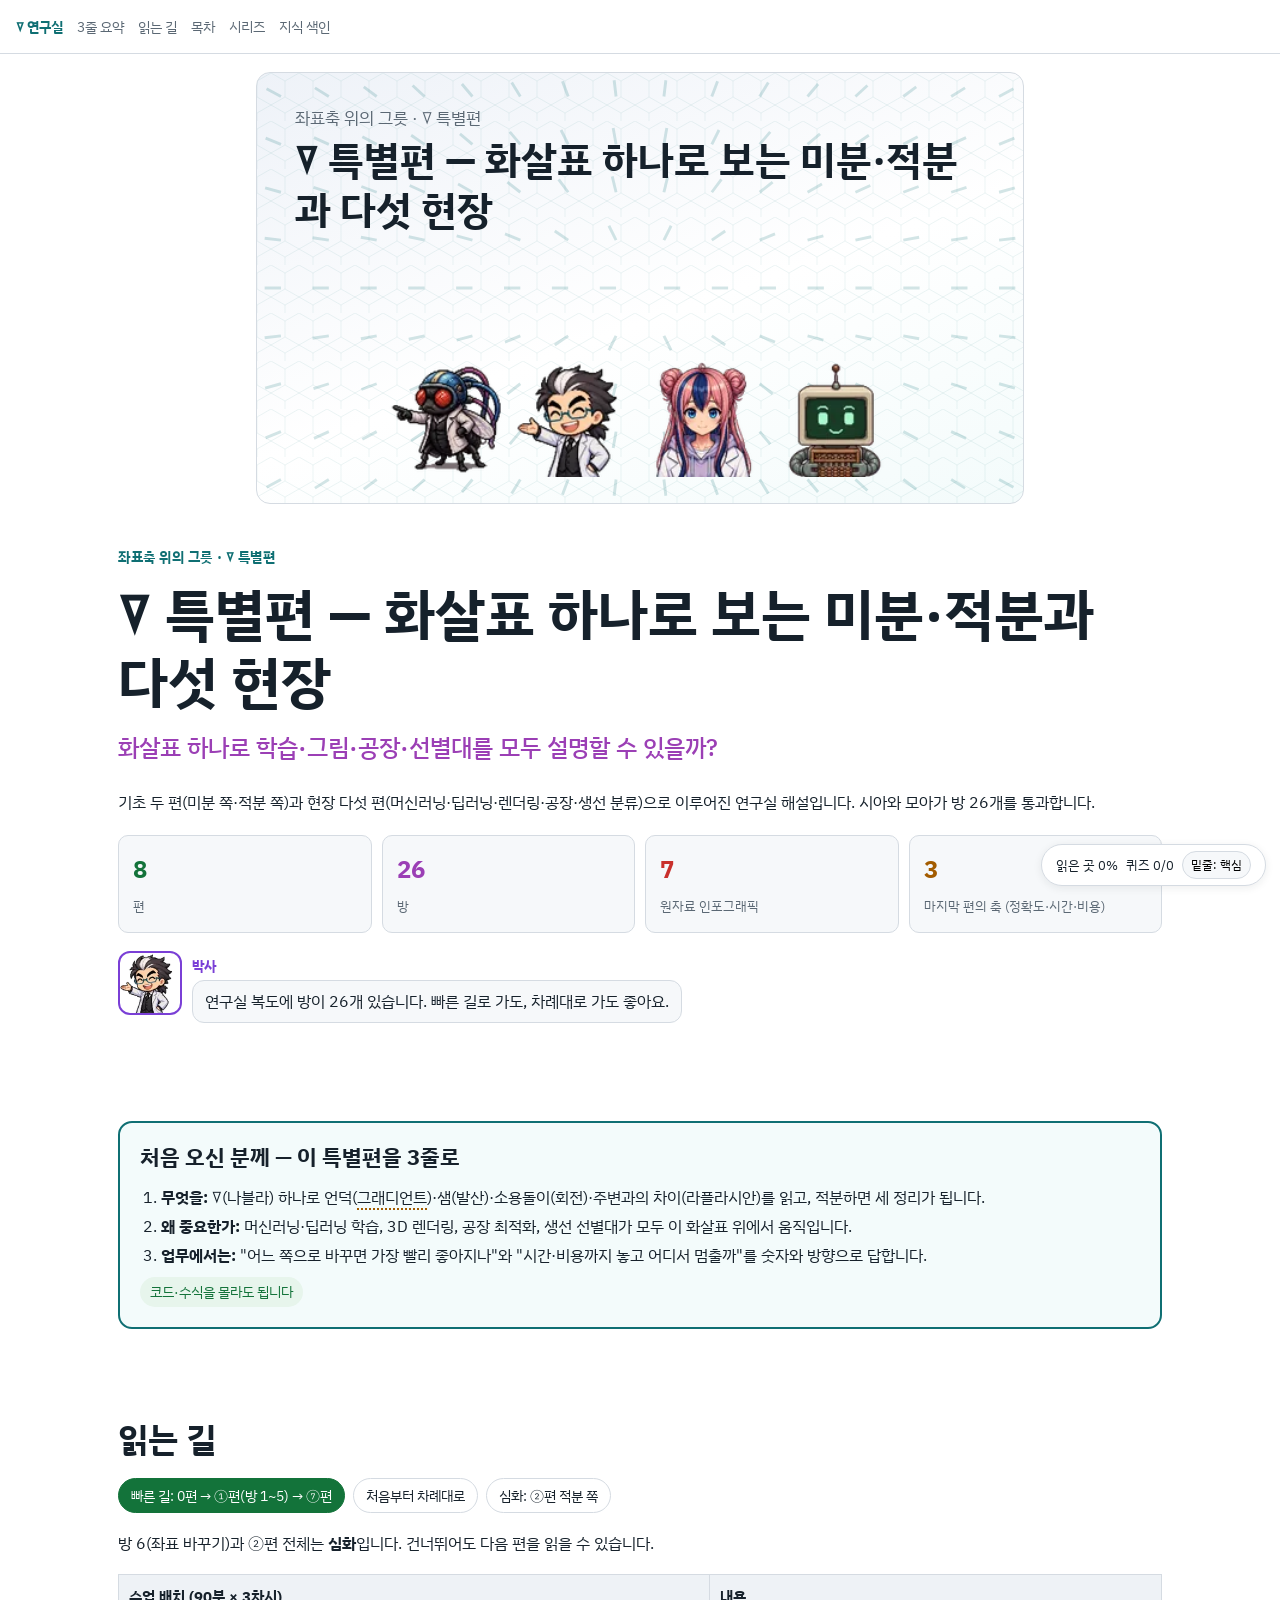
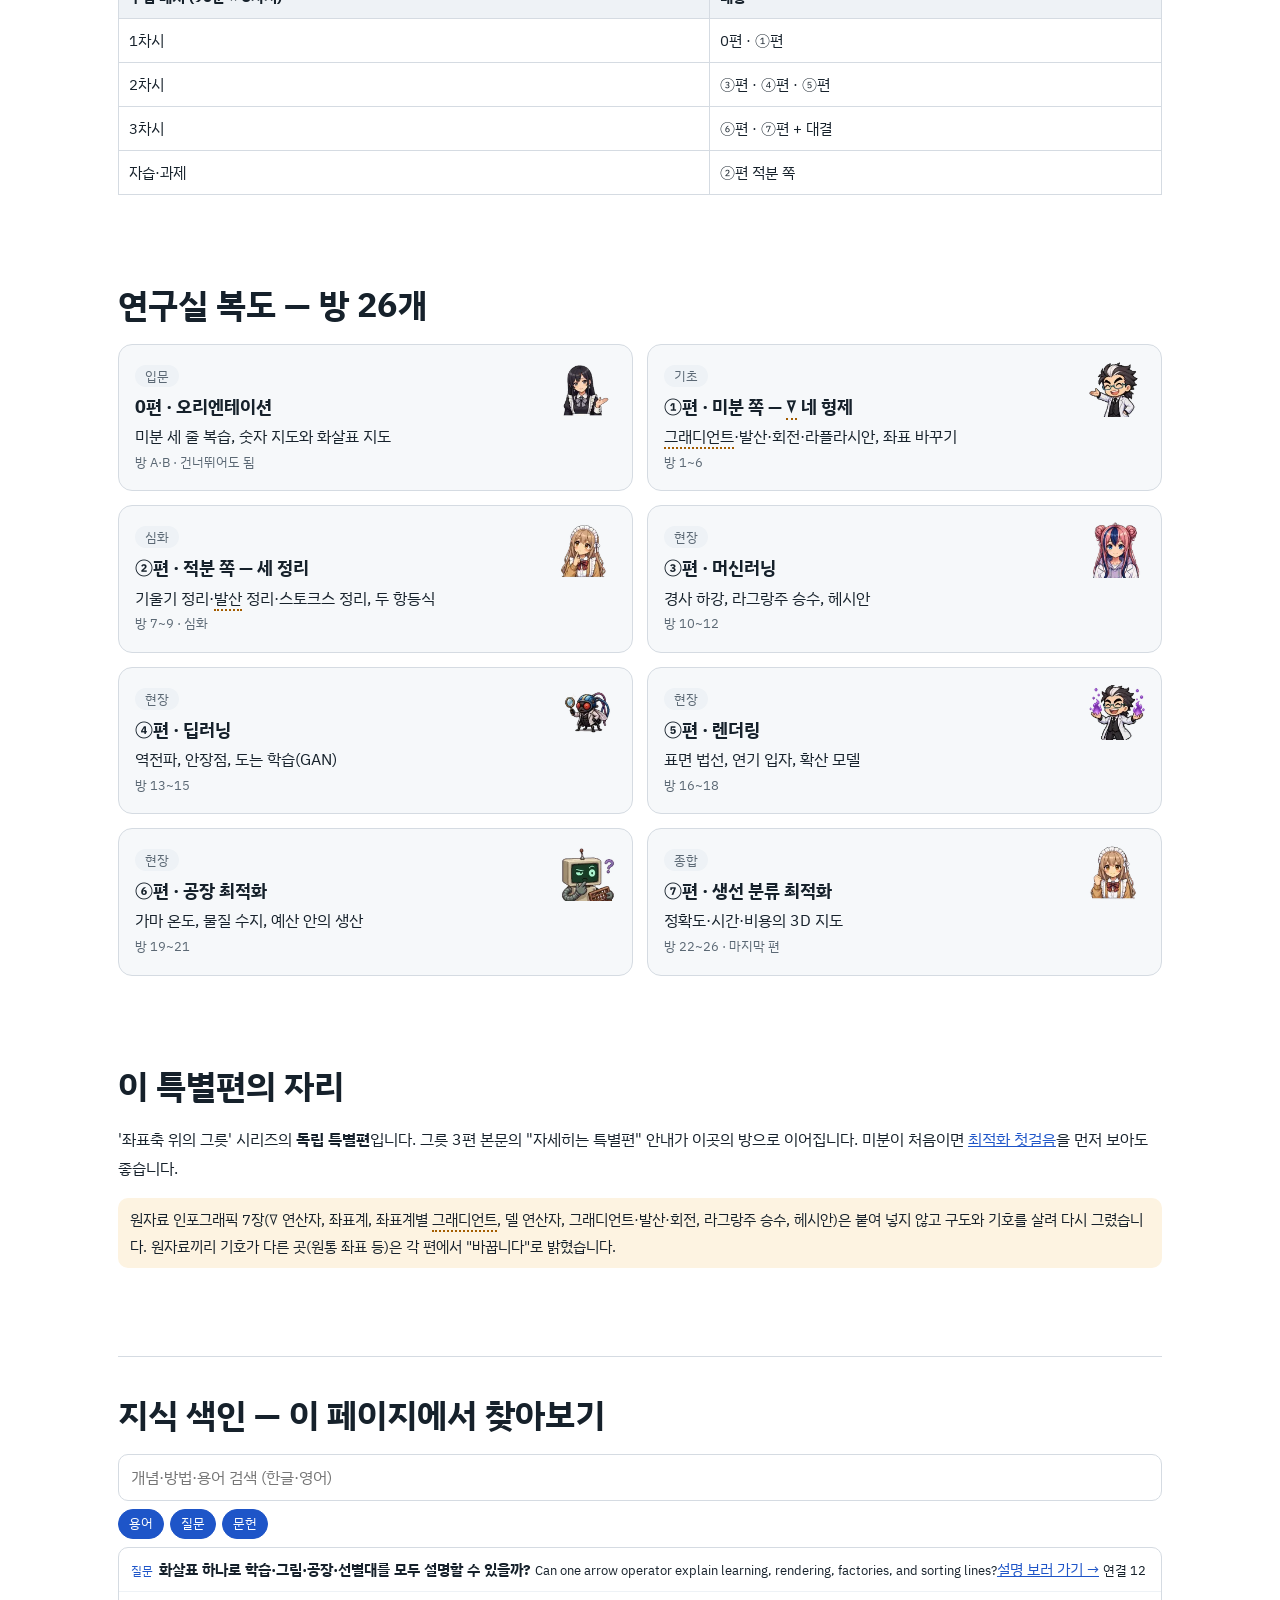
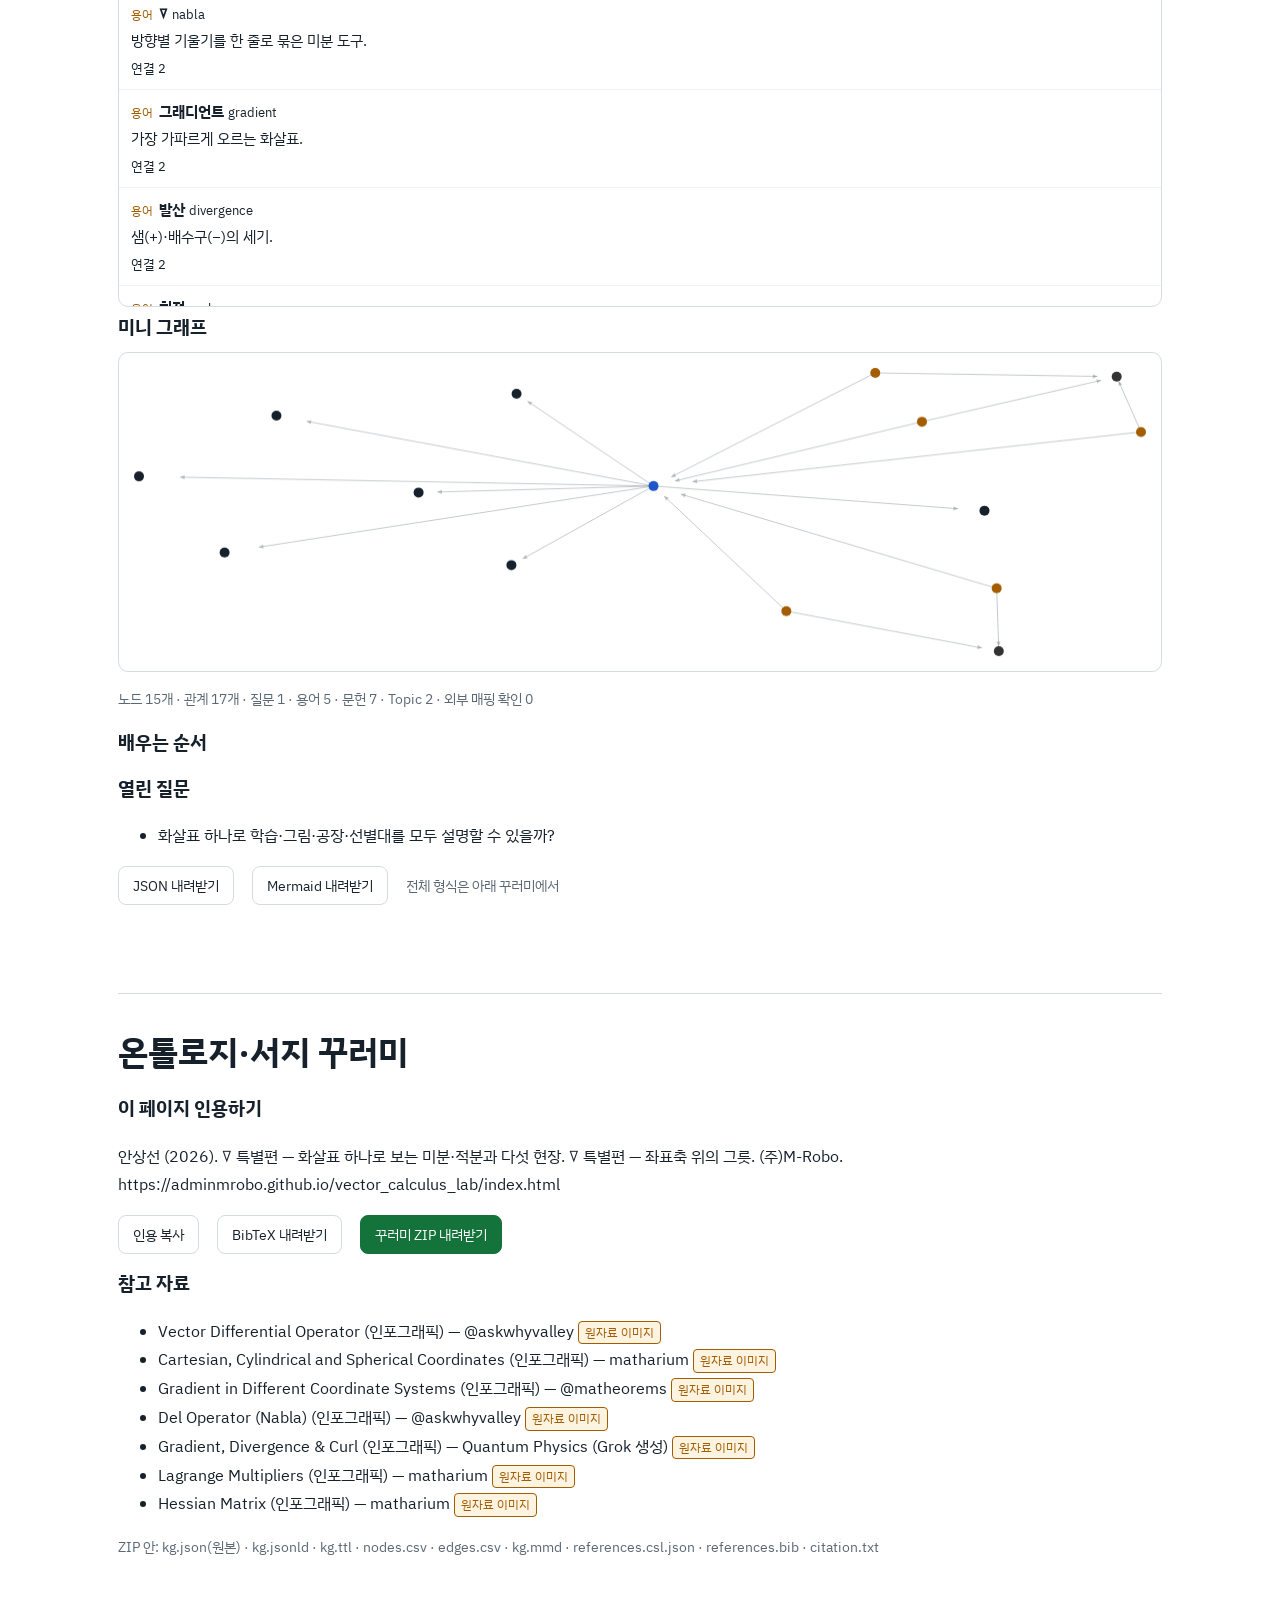
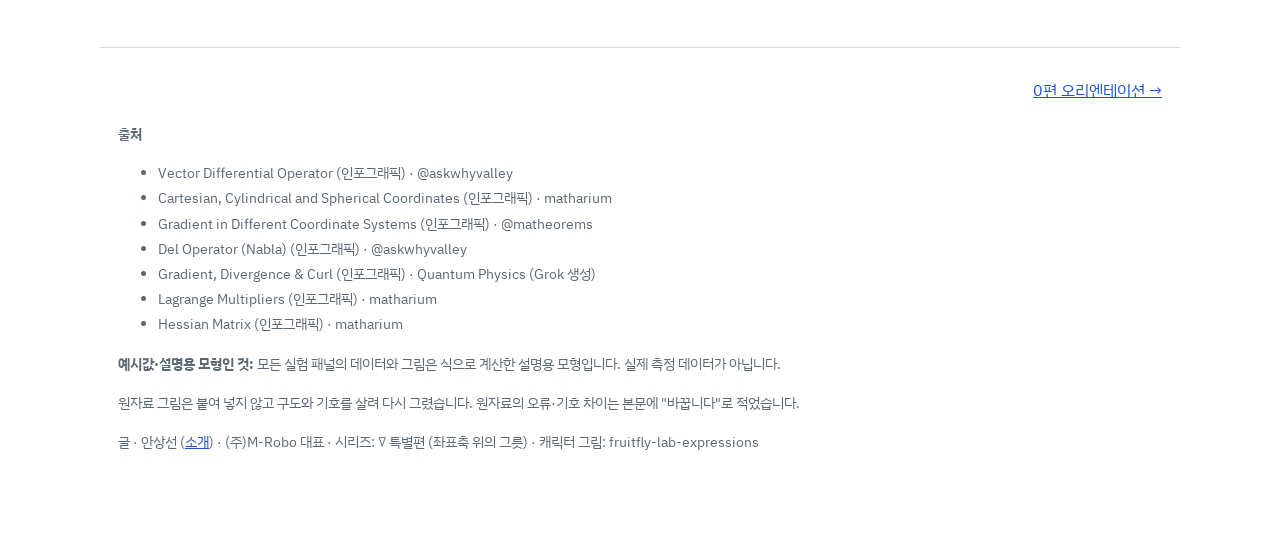
==== commit 03f3d91a: "지식 색인: 분야 뼈대 주제에 다시 걸기 — 개념 59개 → 주제 25개 (math,geom) - kg/rehang.json: 개념 → 뼈대 주제 대응 (ai-lab-retrofi" ====
--- a/index.html
+++ b/index.html
@@ -196,8 +196,8 @@
 .mathbox .num ol{margin:6px 0 0;padding-left:22px;display:flex;flex-direction:column;gap:6px}
 .eqfold .numx{font-size:14px;margin:6px 0 0}
 </style>
-<script type="application/json" id="kg-raw">{"version": "1.0", "page": "index", "nodes": [{"id": "lab:question/index-core", "type": "Question", "label": {"ko": "화살표 하나로 학습·그림·공장·선별대를 모두 설명할 수 있을까?", "en": "Can one arrow operator explain learning, rendering, factories, and sorting lines?"}, "page": "index", "domain": ["ai"], "status": "known", "confidence": "high", "anchor": "#first", "family": "optimization"}, {"id": "lab:term/nabla", "type": "Term", "label": {"ko": "∇", "en": "nabla"}, "page": "index", "domain": ["ai"], "status": "known", "confidence": "high", "definition": {"ko": "방향별 기울기를 한 줄로 묶은 미분 도구."}, "family": "optimization"}, {"id": "lab:term/gradient", "type": "Term", "label": {"ko": "그래디언트", "en": "gradient"}, "page": "index", "domain": ["ai"], "status": "known", "confidence": "high", "definition": {"ko": "가장 가파르게 오르는 화살표."}, "family": "optimization"}, {"id": "lab:term/divergence", "type": "Term", "label": {"ko": "발산", "en": "divergence"}, "page": "index", "domain": ["ai"], "status": "known", "confidence": "high", "definition": {"ko": "샘(+)·배수구(−)의 세기."}, "family": "optimization"}, {"id": "lab:term/curl", "type": "Term", "label": {"ko": "회전", "en": "curl"}, "page": "index", "domain": ["ai"], "status": "known", "confidence": "high", "definition": {"ko": "그 자리에서 도는 빠르기."}, "family": "optimization"}, {"id": "lab:term/laplacian", "type": "Term", "label": {"ko": "라플라시안", "en": "laplacian"}, "page": "index", "domain": ["ai"], "status": "known", "confidence": "high", "definition": {"ko": "주변 평균과의 차이."}, "family": "optimization"}, {"id": "lab:work/src1", "type": "Work", "label": {"ko": "Vector Differential Operator (인포그래픽)", "en": "Vector Differential Operator (인포그래픽)"}, "page": "index", "domain": ["ai"], "status": "known", "confidence": "high", "family": "optimization"}, {"id": "lab:work/src2", "type": "Work", "label": {"ko": "Cartesian, Cylindrical and Spherical Coordinates (인포그래픽)", "en": "Cartesian, Cylindrical and Spherical Coordinates (인포그래픽)"}, "page": "index", "domain": ["ai"], "status": "known", "confidence": "high", "family": "optimization"}, {"id": "lab:work/src3", "type": "Work", "label": {"ko": "Gradient in Different Coordinate Systems (인포그래픽)", "en": "Gradient in Different Coordinate Systems (인포그래픽)"}, "page": "index", "domain": ["ai"], "status": "known", "confidence": "high", "family": "optimization"}, {"id": "lab:work/src4", "type": "Work", "label": {"ko": "Del Operator (Nabla) (인포그래픽)", "en": "Del Operator (Nabla) (인포그래픽)"}, "page": "index", "domain": ["ai"], "status": "known", "confidence": "high", "family": "optimization"}, {"id": "lab:work/src5", "type": "Work", "label": {"ko": "Gradient, Divergence & Curl (인포그래픽)", "en": "Gradient, Divergence & Curl (인포그래픽)"}, "page": "index", "domain": ["ai"], "status": "known", "confidence": "high", "family": "optimization"}, {"id": "lab:work/src6", "type": "Work", "label": {"ko": "Lagrange Multipliers (인포그래픽)", "en": "Lagrange Multipliers (인포그래픽)"}, "page": "index", "domain": ["ai"], "status": "known", "confidence": "high", "family": "optimization"}, {"id": "lab:work/src7", "type": "Work", "label": {"ko": "Hessian Matrix (인포그래픽)", "en": "Hessian Matrix (인포그래픽)"}, "page": "index", "domain": ["ai"], "status": "known", "confidence": "high", "family": "optimization"}], "edges": [{"s": "lab:term/nabla", "p": "lab:relatedTo", "o": "lab:question/index-core", "anchor": "#first", "confidence": "high"}, {"s": "lab:term/gradient", "p": "lab:relatedTo", "o": "lab:question/index-core", "anchor": "#first", "confidence": "high"}, {"s": "lab:term/divergence", "p": "lab:relatedTo", "o": "lab:question/index-core", "anchor": "#first", "confidence": "high"}, {"s": "lab:term/curl", "p": "lab:relatedTo", "o": "lab:question/index-core", "anchor": "#first", "confidence": "high"}, {"s": "lab:term/laplacian", "p": "lab:relatedTo", "o": "lab:question/index-core", "anchor": "#first", "confidence": "high"}, {"s": "lab:question/index-core", "p": "lab:relatedTo", "o": "lab:work/src1", "anchor": "#export", "confidence": "high"}, {"s": "lab:question/index-core", "p": "lab:relatedTo", "o": "lab:work/src2", "anchor": "#export", "confidence": "high"}, {"s": "lab:question/index-core", "p": "lab:relatedTo", "o": "lab:work/src3", "anchor": "#export", "confidence": "high"}, {"s": "lab:question/index-core", "p": "lab:relatedTo", "o": "lab:work/src4", "anchor": "#export", "confidence": "high"}, {"s": "lab:question/index-core", "p": "lab:relatedTo", "o": "lab:work/src5", "anchor": "#export", "confidence": "high"}, {"s": "lab:question/index-core", "p": "lab:relatedTo", "o": "lab:work/src6", "anchor": "#export", "confidence": "high"}, {"s": "lab:question/index-core", "p": "lab:relatedTo", "o": "lab:work/src7", "anchor": "#export", "confidence": "high"}]}</script>
-<script type="application/ld+json" id="kg-ld">{"@context": {"skos": "http://www.w3.org/2004/02/skos/core#", "schema": "https://schema.org/", "dct": "http://purl.org/dc/terms/", "prov": "http://www.w3.org/ns/prov#", "lab": "urn:lab:"}, "@graph": [{"@id": "urn:lab:question/index-core", "@type": "skos:Concept", "lab:type": "Question", "skos:prefLabel": [{"@value": "화살표 하나로 학습·그림·공장·선별대를 모두 설명할 수 있을까?", "@language": "ko"}, {"@value": "Can one arrow operator explain learning, rendering, factories, and sorting lines?", "@language": "en"}]}, {"@id": "urn:lab:term/nabla", "@type": "skos:Concept", "lab:type": "Term", "skos:prefLabel": [{"@value": "∇", "@language": "ko"}, {"@value": "nabla", "@language": "en"}]}, {"@id": "urn:lab:term/gradient", "@type": "skos:Concept", "lab:type": "Term", "skos:prefLabel": [{"@value": "그래디언트", "@language": "ko"}, {"@value": "gradient", "@language": "en"}]}, {"@id": "urn:lab:term/divergence", "@type": "skos:Concept", "lab:type": "Term", "skos:prefLabel": [{"@value": "발산", "@language": "ko"}, {"@value": "divergence", "@language": "en"}]}, {"@id": "urn:lab:term/curl", "@type": "skos:Concept", "lab:type": "Term", "skos:prefLabel": [{"@value": "회전", "@language": "ko"}, {"@value": "curl", "@language": "en"}]}, {"@id": "urn:lab:term/laplacian", "@type": "skos:Concept", "lab:type": "Term", "skos:prefLabel": [{"@value": "라플라시안", "@language": "ko"}, {"@value": "laplacian", "@language": "en"}]}, {"@id": "urn:lab:work/src1", "@type": "schema:CreativeWork", "lab:type": "Work", "skos:prefLabel": [{"@value": "Vector Differential Operator (인포그래픽)", "@language": "ko"}, {"@value": "Vector Differential Operator (인포그래픽)", "@language": "en"}]}, {"@id": "urn:lab:work/src2", "@type": "schema:CreativeWork", "lab:type": "Work", "skos:prefLabel": [{"@value": "Cartesian, Cylindrical and Spherical Coordinates (인포그래픽)", "@language": "ko"}, {"@value": "Cartesian, Cylindrical and Spherical Coordinates (인포그래픽)", "@language": "en"}]}, {"@id": "urn:lab:work/src3", "@type": "schema:CreativeWork", "lab:type": "Work", "skos:prefLabel": [{"@value": "Gradient in Different Coordinate Systems (인포그래픽)", "@language": "ko"}, {"@value": "Gradient in Different Coordinate Systems (인포그래픽)", "@language": "en"}]}, {"@id": "urn:lab:work/src4", "@type": "schema:CreativeWork", "lab:type": "Work", "skos:prefLabel": [{"@value": "Del Operator (Nabla) (인포그래픽)", "@language": "ko"}, {"@value": "Del Operator (Nabla) (인포그래픽)", "@language": "en"}]}, {"@id": "urn:lab:work/src5", "@type": "schema:CreativeWork", "lab:type": "Work", "skos:prefLabel": [{"@value": "Gradient, Divergence & Curl (인포그래픽)", "@language": "ko"}, {"@value": "Gradient, Divergence & Curl (인포그래픽)", "@language": "en"}]}, {"@id": "urn:lab:work/src6", "@type": "schema:CreativeWork", "lab:type": "Work", "skos:prefLabel": [{"@value": "Lagrange Multipliers (인포그래픽)", "@language": "ko"}, {"@value": "Lagrange Multipliers (인포그래픽)", "@language": "en"}]}, {"@id": "urn:lab:work/src7", "@type": "schema:CreativeWork", "lab:type": "Work", "skos:prefLabel": [{"@value": "Hessian Matrix (인포그래픽)", "@language": "ko"}, {"@value": "Hessian Matrix (인포그래픽)", "@language": "en"}]}]}</script>
+<script type="application/json" id="kg-raw">{"version": "1.0", "page": "index", "nodes": [{"id": "lab:question/index-core", "type": "Question", "label": {"ko": "화살표 하나로 학습·그림·공장·선별대를 모두 설명할 수 있을까?", "en": "Can one arrow operator explain learning, rendering, factories, and sorting lines?"}, "page": "index", "domain": ["math"], "status": "known", "confidence": "high", "anchor": "#first", "family": "optimization"}, {"id": "lab:term/nabla", "type": "Term", "label": {"ko": "∇", "en": "nabla"}, "page": "index", "domain": ["math"], "status": "known", "confidence": "high", "definition": {"ko": "방향별 기울기를 한 줄로 묶은 미분 도구."}, "family": "optimization"}, {"id": "lab:term/gradient", "type": "Term", "label": {"ko": "그래디언트", "en": "gradient"}, "page": "index", "domain": ["math"], "status": "known", "confidence": "high", "definition": {"ko": "가장 가파르게 오르는 화살표."}, "family": "optimization"}, {"id": "lab:term/divergence", "type": "Term", "label": {"ko": "발산", "en": "divergence"}, "page": "index", "domain": ["math"], "status": "known", "confidence": "high", "definition": {"ko": "샘(+)·배수구(−)의 세기."}, "family": "optimization"}, {"id": "lab:term/curl", "type": "Term", "label": {"ko": "회전", "en": "curl"}, "page": "index", "domain": ["math"], "status": "known", "confidence": "high", "definition": {"ko": "그 자리에서 도는 빠르기."}, "family": "optimization"}, {"id": "lab:term/laplacian", "type": "Term", "label": {"ko": "라플라시안", "en": "laplacian"}, "page": "index", "domain": ["math"], "status": "known", "confidence": "high", "definition": {"ko": "주변 평균과의 차이."}, "family": "optimization"}, {"id": "lab:work/src1", "type": "Work", "label": {"ko": "Vector Differential Operator (인포그래픽)", "en": "Vector Differential Operator (인포그래픽)"}, "page": "index", "domain": ["ai"], "status": "known", "confidence": "high", "family": "optimization"}, {"id": "lab:work/src2", "type": "Work", "label": {"ko": "Cartesian, Cylindrical and Spherical Coordinates (인포그래픽)", "en": "Cartesian, Cylindrical and Spherical Coordinates (인포그래픽)"}, "page": "index", "domain": ["ai"], "status": "known", "confidence": "high", "family": "optimization"}, {"id": "lab:work/src3", "type": "Work", "label": {"ko": "Gradient in Different Coordinate Systems (인포그래픽)", "en": "Gradient in Different Coordinate Systems (인포그래픽)"}, "page": "index", "domain": ["ai"], "status": "known", "confidence": "high", "family": "optimization"}, {"id": "lab:work/src4", "type": "Work", "label": {"ko": "Del Operator (Nabla) (인포그래픽)", "en": "Del Operator (Nabla) (인포그래픽)"}, "page": "index", "domain": ["ai"], "status": "known", "confidence": "high", "family": "optimization"}, {"id": "lab:work/src5", "type": "Work", "label": {"ko": "Gradient, Divergence & Curl (인포그래픽)", "en": "Gradient, Divergence & Curl (인포그래픽)"}, "page": "index", "domain": ["ai"], "status": "known", "confidence": "high", "family": "optimization"}, {"id": "lab:work/src6", "type": "Work", "label": {"ko": "Lagrange Multipliers (인포그래픽)", "en": "Lagrange Multipliers (인포그래픽)"}, "page": "index", "domain": ["ai"], "status": "known", "confidence": "high", "family": "optimization"}, {"id": "lab:work/src7", "type": "Work", "label": {"ko": "Hessian Matrix (인포그래픽)", "en": "Hessian Matrix (인포그래픽)"}, "page": "index", "domain": ["ai"], "status": "known", "confidence": "high", "family": "optimization"}, {"id": "lab:topic/divergence-curl", "type": "Topic", "label": {"ko": "발산과 회전", "en": "Divergence and curl"}, "page": "index", "anchor": "#kg", "domain": ["math"], "status": "known", "confidence": "high", "level": 2, "via": "rehang-2026-11-24"}, {"id": "lab:topic/gradient", "type": "Topic", "label": {"ko": "그래디언트(∇)", "en": "Gradient (nabla)"}, "page": "index", "anchor": "#kg", "domain": ["math"], "status": "known", "confidence": "high", "level": 2, "via": "rehang-2026-11-24"}], "edges": [{"s": "lab:term/nabla", "p": "lab:relatedTo", "o": "lab:question/index-core", "anchor": "#first", "confidence": "high"}, {"s": "lab:term/gradient", "p": "lab:relatedTo", "o": "lab:question/index-core", "anchor": "#first", "confidence": "high"}, {"s": "lab:term/divergence", "p": "lab:relatedTo", "o": "lab:question/index-core", "anchor": "#first", "confidence": "high"}, {"s": "lab:term/curl", "p": "lab:relatedTo", "o": "lab:question/index-core", "anchor": "#first", "confidence": "high"}, {"s": "lab:term/laplacian", "p": "lab:relatedTo", "o": "lab:question/index-core", "anchor": "#first", "confidence": "high"}, {"s": "lab:question/index-core", "p": "lab:relatedTo", "o": "lab:work/src1", "anchor": "#export", "confidence": "high"}, {"s": "lab:question/index-core", "p": "lab:relatedTo", "o": "lab:work/src2", "anchor": "#export", "confidence": "high"}, {"s": "lab:question/index-core", "p": "lab:relatedTo", "o": "lab:work/src3", "anchor": "#export", "confidence": "high"}, {"s": "lab:question/index-core", "p": "lab:relatedTo", "o": "lab:work/src4", "anchor": "#export", "confidence": "high"}, {"s": "lab:question/index-core", "p": "lab:relatedTo", "o": "lab:work/src5", "anchor": "#export", "confidence": "high"}, {"s": "lab:question/index-core", "p": "lab:relatedTo", "o": "lab:work/src6", "anchor": "#export", "confidence": "high"}, {"s": "lab:question/index-core", "p": "lab:relatedTo", "o": "lab:work/src7", "anchor": "#export", "confidence": "high"}, {"s": "lab:term/curl", "p": "lab:broader", "o": "lab:topic/divergence-curl", "anchor": "", "confidence": "high", "via": "rehang-2026-11-24"}, {"s": "lab:term/divergence", "p": "lab:broader", "o": "lab:topic/divergence-curl", "anchor": "", "confidence": "high", "via": "rehang-2026-11-24"}, {"s": "lab:term/gradient", "p": "lab:broader", "o": "lab:topic/gradient", "anchor": "", "confidence": "high", "via": "rehang-2026-11-24"}, {"s": "lab:term/laplacian", "p": "lab:broader", "o": "lab:topic/divergence-curl", "anchor": "", "confidence": "high", "via": "rehang-2026-11-24"}, {"s": "lab:term/nabla", "p": "lab:broader", "o": "lab:topic/gradient", "anchor": "", "confidence": "high", "via": "rehang-2026-11-24"}]}</script>
+<script type="application/ld+json" id="kg-ld">{"@context": {"skos": "http://www.w3.org/2004/02/skos/core#", "schema": "https://schema.org/", "dct": "http://purl.org/dc/terms/", "prov": "http://www.w3.org/ns/prov#", "lab": "urn:lab:"}, "@graph": [{"@id": "urn:lab:question/index-core", "@type": "skos:Concept", "lab:type": "Question", "skos:prefLabel": [{"@value": "화살표 하나로 학습·그림·공장·선별대를 모두 설명할 수 있을까?", "@language": "ko"}, {"@value": "Can one arrow operator explain learning, rendering, factories, and sorting lines?", "@language": "en"}]}, {"@id": "urn:lab:term/nabla", "@type": "skos:Concept", "lab:type": "Term", "skos:prefLabel": [{"@value": "∇", "@language": "ko"}, {"@value": "nabla", "@language": "en"}]}, {"@id": "urn:lab:term/gradient", "@type": "skos:Concept", "lab:type": "Term", "skos:prefLabel": [{"@value": "그래디언트", "@language": "ko"}, {"@value": "gradient", "@language": "en"}]}, {"@id": "urn:lab:term/divergence", "@type": "skos:Concept", "lab:type": "Term", "skos:prefLabel": [{"@value": "발산", "@language": "ko"}, {"@value": "divergence", "@language": "en"}]}, {"@id": "urn:lab:term/curl", "@type": "skos:Concept", "lab:type": "Term", "skos:prefLabel": [{"@value": "회전", "@language": "ko"}, {"@value": "curl", "@language": "en"}]}, {"@id": "urn:lab:term/laplacian", "@type": "skos:Concept", "lab:type": "Term", "skos:prefLabel": [{"@value": "라플라시안", "@language": "ko"}, {"@value": "laplacian", "@language": "en"}]}, {"@id": "urn:lab:work/src1", "@type": "schema:CreativeWork", "lab:type": "Work", "skos:prefLabel": [{"@value": "Vector Differential Operator (인포그래픽)", "@language": "ko"}, {"@value": "Vector Differential Operator (인포그래픽)", "@language": "en"}]}, {"@id": "urn:lab:work/src2", "@type": "schema:CreativeWork", "lab:type": "Work", "skos:prefLabel": [{"@value": "Cartesian, Cylindrical and Spherical Coordinates (인포그래픽)", "@language": "ko"}, {"@value": "Cartesian, Cylindrical and Spherical Coordinates (인포그래픽)", "@language": "en"}]}, {"@id": "urn:lab:work/src3", "@type": "schema:CreativeWork", "lab:type": "Work", "skos:prefLabel": [{"@value": "Gradient in Different Coordinate Systems (인포그래픽)", "@language": "ko"}, {"@value": "Gradient in Different Coordinate Systems (인포그래픽)", "@language": "en"}]}, {"@id": "urn:lab:work/src4", "@type": "schema:CreativeWork", "lab:type": "Work", "skos:prefLabel": [{"@value": "Del Operator (Nabla) (인포그래픽)", "@language": "ko"}, {"@value": "Del Operator (Nabla) (인포그래픽)", "@language": "en"}]}, {"@id": "urn:lab:work/src5", "@type": "schema:CreativeWork", "lab:type": "Work", "skos:prefLabel": [{"@value": "Gradient, Divergence & Curl (인포그래픽)", "@language": "ko"}, {"@value": "Gradient, Divergence & Curl (인포그래픽)", "@language": "en"}]}, {"@id": "urn:lab:work/src6", "@type": "schema:CreativeWork", "lab:type": "Work", "skos:prefLabel": [{"@value": "Lagrange Multipliers (인포그래픽)", "@language": "ko"}, {"@value": "Lagrange Multipliers (인포그래픽)", "@language": "en"}]}, {"@id": "urn:lab:work/src7", "@type": "schema:CreativeWork", "lab:type": "Work", "skos:prefLabel": [{"@value": "Hessian Matrix (인포그래픽)", "@language": "ko"}, {"@value": "Hessian Matrix (인포그래픽)", "@language": "en"}]}, {"@id": "lab:topic/divergence-curl", "@type": ["skos:Concept", "lab:Topic"], "lab:via": "rehang-2026-11-24", "skos:prefLabel": [{"@value": "발산과 회전", "@language": "ko"}, {"@value": "Divergence and curl", "@language": "en"}]}, {"@id": "lab:topic/gradient", "@type": ["skos:Concept", "lab:Topic"], "lab:via": "rehang-2026-11-24", "skos:prefLabel": [{"@value": "그래디언트(∇)", "@language": "ko"}, {"@value": "Gradient (nabla)", "@language": "en"}]}]}</script>
 <script type="application/json" id="refs-csl">[{"id": "src1", "type": "graphic", "title": "Vector Differential Operator (인포그래픽)", "publisher": "@askwhyvalley", "author": [{"literal": "@askwhyvalley"}], "URL": "", "issued": {"date-parts": [[2026]]}, "note": ""}, {"id": "src2", "type": "graphic", "title": "Cartesian, Cylindrical and Spherical Coordinates (인포그래픽)", "publisher": "matharium", "author": [{"literal": "matharium"}], "URL": "", "issued": {"date-parts": [[2026]]}, "note": ""}, {"id": "src3", "type": "graphic", "title": "Gradient in Different Coordinate Systems (인포그래픽)", "publisher": "@matheorems", "author": [{"literal": "@matheorems"}], "URL": "", "issued": {"date-parts": [[2026]]}, "note": ""}, {"id": "src4", "type": "graphic", "title": "Del Operator (Nabla) (인포그래픽)", "publisher": "@askwhyvalley", "author": [{"literal": "@askwhyvalley"}], "URL": "", "issued": {"date-parts": [[2026]]}, "note": ""}, {"id": "src5", "type": "graphic", "title": "Gradient, Divergence & Curl (인포그래픽)", "publisher": "Quantum Physics (Grok 생성)", "author": [{"literal": "Quantum Physics (Grok 생성)"}], "URL": "", "issued": {"date-parts": [[2026]]}, "note": ""}, {"id": "src6", "type": "graphic", "title": "Lagrange Multipliers (인포그래픽)", "publisher": "matharium", "author": [{"literal": "matharium"}], "URL": "", "issued": {"date-parts": [[2026]]}, "note": ""}, {"id": "src7", "type": "graphic", "title": "Hessian Matrix (인포그래픽)", "publisher": "matharium", "author": [{"literal": "matharium"}], "URL": "", "issued": {"date-parts": [[2026]]}, "note": ""}]</script>
 <!-- px-fix v1 --><style id="px-fix">img{image-rendering:auto!important}</style><script id="px-fix-js">(function(){var R=window.ResizeObserver;function f(i){var n=i.naturalWidth,w=i.getBoundingClientRect().width;if(!n||!w)return;var s=w*(window.devicePixelRatio||1)/n;i.style.setProperty("image-rendering",s>=1.95?"pixelated":"auto","important")}var ro=R?new R(function(es){es.forEach(function(e){f(e.target)})}):null;function a(i){if(i.__px)return;i.__px=1;i.addEventListener("load",function(){f(i)});if(ro)ro.observe(i);f(i)}function all(r){(r||document).querySelectorAll&&(r||document).querySelectorAll("img").forEach(a)}function go(){all();if(window.MutationObserver)new MutationObserver(function(ms){ms.forEach(function(m){m.addedNodes.forEach(function(n){if(n.nodeType!==1)return;if(n.tagName==="IMG")a(n);else all(n)})})}).observe(document.documentElement,{childList:true,subtree:true});window.addEventListener("resize",function(){document.querySelectorAll("img").forEach(f)})}if(document.readyState==="loading")document.addEventListener("DOMContentLoaded",go);else go()})();</script><!-- /px-fix --></head><body>
 <nav class="top" aria-label="이 페이지 차례"><a class="logo" href="index.html">∇ 연구실</a><a href="#first">3줄 요약</a><a href="#route">읽는 길</a><a href="#toc">목차</a><a href="#series">시리즈</a><a href="#kg">지식 색인</a></nav><div class="cover" id="cover"><div class="frame" data-img="cover_index">
